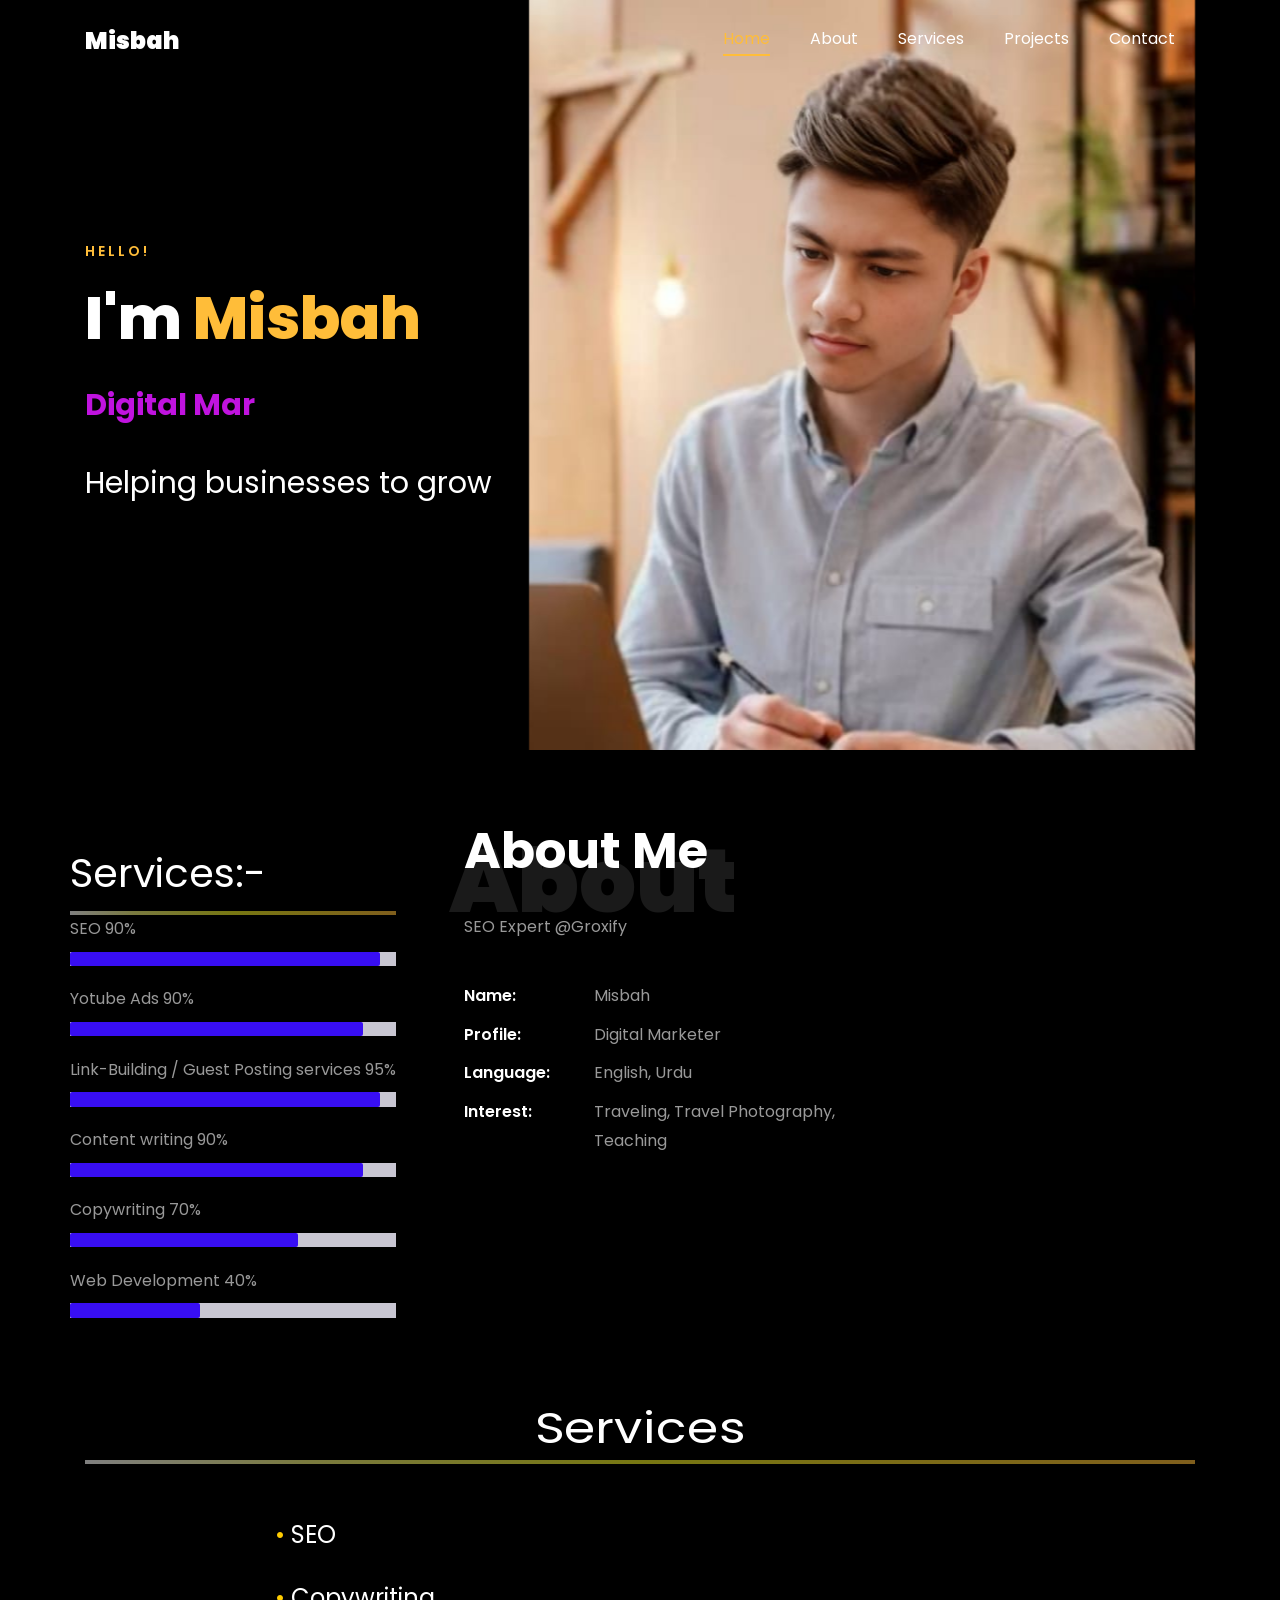
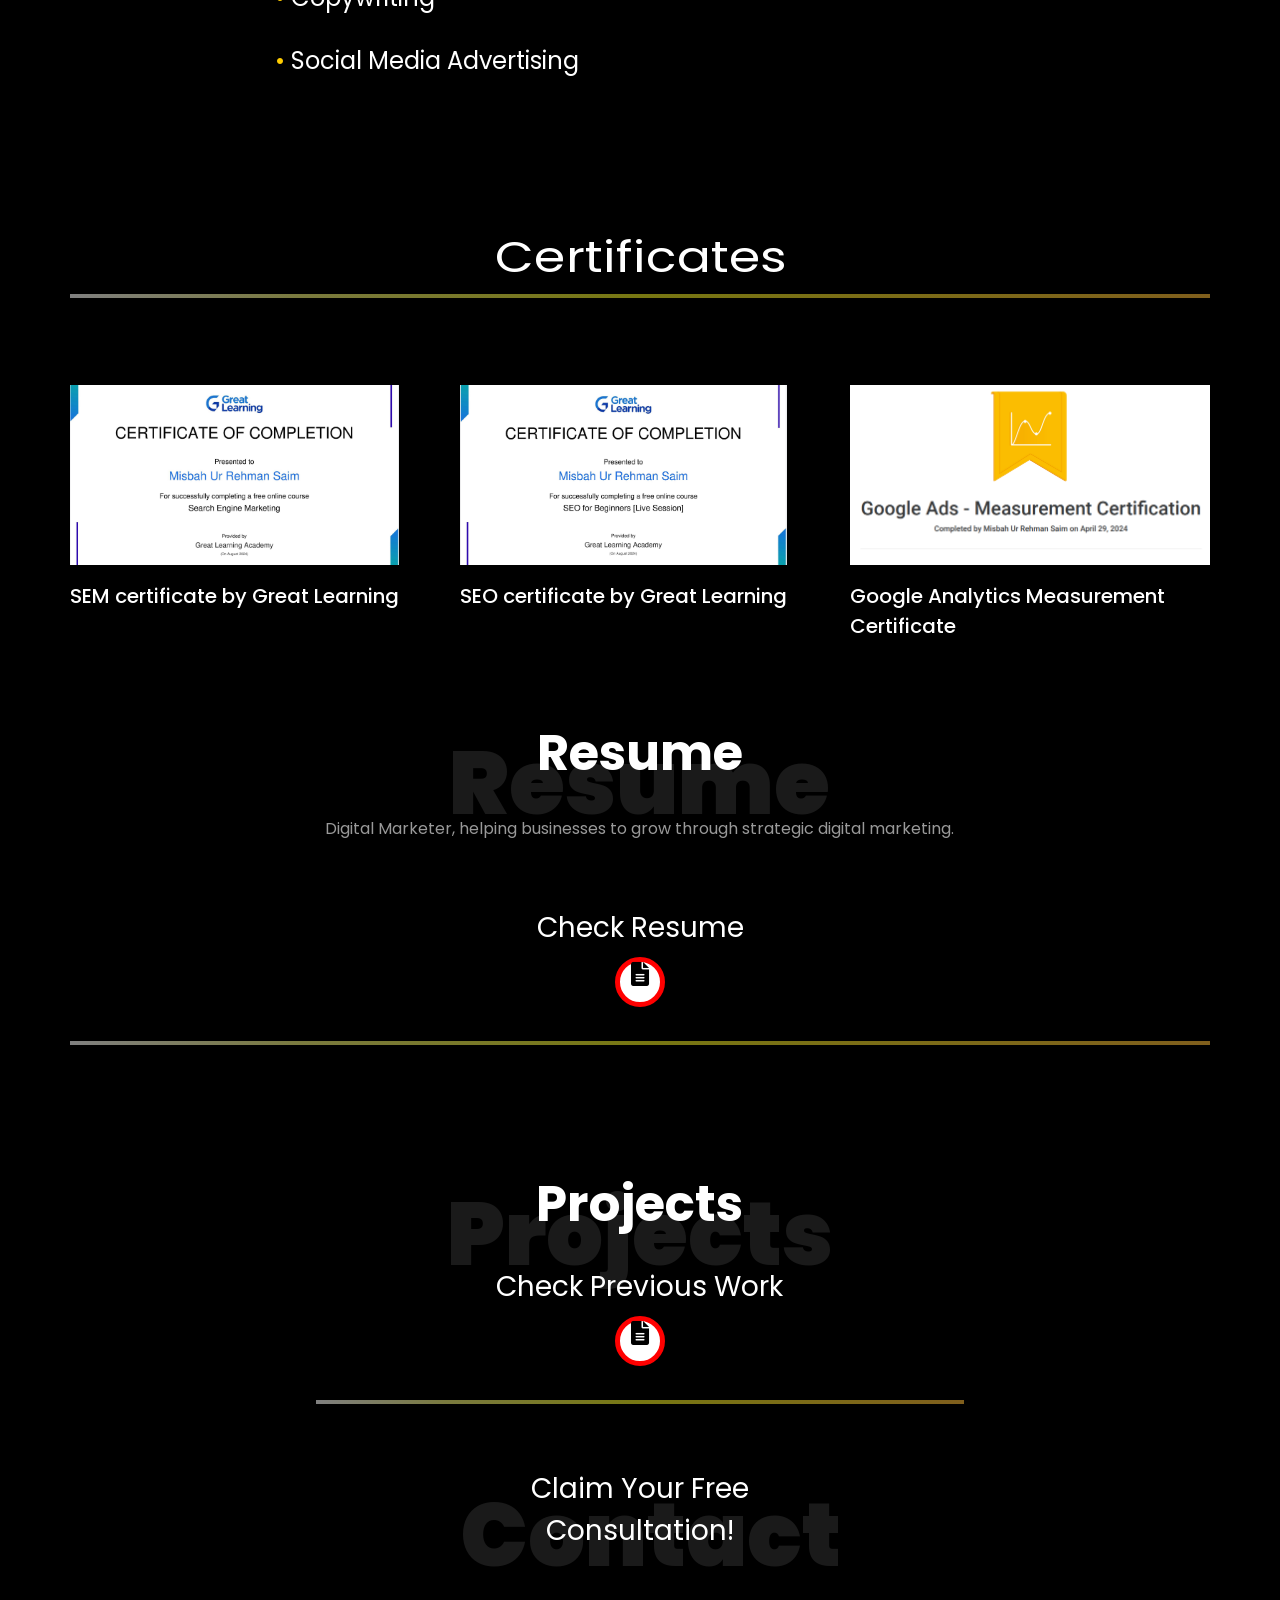
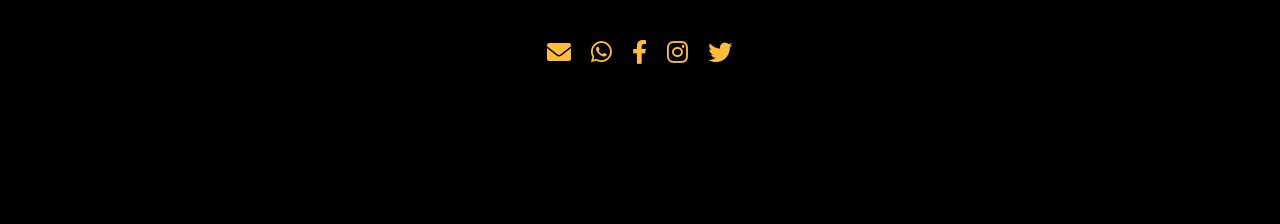
==== index.html @ 31737c69 "Update index.html" ====
<!DOCTYPE html>
<html lang="en">
  <head>
    <title>Misbah Portfolio</title>
    <meta charset="utf-8">
    <meta name="viewport" content="width=device-width, initial-scale=1, shrink-to-fit=no">
    <link href="https://fonts.googleapis.com/css?family=Poppins:100,200,300,400,500,600,700,800,900" rel="stylesheet">
    <link rel="stylesheet" href="css/open-iconic-bootstrap.min.css">
    <link rel="stylesheet" href="css/animate.css">
    <link rel="stylesheet" href="css/owl.carousel.min.css">
    <link rel="stylesheet" href="css/owl.theme.default.min.css">
    <link rel="stylesheet" href="css/magnific-popup.css">
    <link rel="stylesheet" href="css/aos.css">
    <link rel="stylesheet" href="css/ionicons.min.css">
    <link rel="stylesheet" href="css/flaticon.css">
    <link rel="stylesheet" href="css/icomoon.css">
    <link rel="stylesheet" href="css/style.css">
<meta name="viewport" content="width=device-width, initial-scale=1.0">

<style>
	

/*======================================
//--//-->   ABOUT
======================================*/

.about-mf .box-shadow-full {
  padding-top: 4rem;
  padding-bottom: 4rem;
}

.about-mf .about-img {
  margin-bottom: 2rem;
}

.about-mf .about-img img {
  margin-left: 8px;
}


.skill-mf .progress {
  /* background-color: #cde1f8; */
  margin: .5rem 0 1.2rem 0;
  border-radius: 0;
  height: .9rem;
  background-color: #c8c6d2;

}

.skill-mf .progress .progress-bar {
  height: .9rem;
  background-color: #380ef3;

}


/* Animation styles */
#typing-animation {
  position: relative;
  font-size: 30px;
  font-weight: bold;
  color: rgb(192, 19, 223);
  overflow: hidden;
  white-space: nowrap;
  animation: typing 0.0001ms steps(20, end) infinite;
}

#typing-animation:before {
  content: "";
  /* position: absolute; */
  top: 0;
  left: 0;
  width: 0;
  height: 100%;
  background-color: #eef3e7;
  animation: typing-cursor 0.5s ease-in-out infinite;
}

@keyframes typing {
  from {
    width: 0;
  }
  to {
    width: 100%;
  }
}

@keyframes typing-cursor {
  from {
    width: 5px;
  }
  to {
    width: 0;
  }
}


/* project image zoom effect */

.zoom-effect {
  overflow: hidden;
  transition: transform 0.1s ease-out;
}

.zoom-effect:hover {
  transform: scale(1.1);
}
.ftco-section {
  padding: 4em 0;
}


.resume-link {
    display: inline-block;
    text-decoration: none;
}

.resume-icon {
    display: inline-block;
    font-size: 24px; /* Adjust size as needed */
    width: 50px; /* Adjust size as needed */
    height: 50px; /* Adjust size as needed */
    line-height: 48px; /* Center icon vertically */
    border-radius: 50%; /* Make the icon circular */
    border: 5px solid red; /* Red boundary */
    text-align: center; /* Center icon horizontally */
    color: black; /* Icon color */
    background-color: white; /* Icon background color */
}




.notification {
    position: fixed;
    top: 0;
    left: 0;
    width: 100%;
    background-color: #333;
    color: #fff;
    padding: 15px;
    text-align: center;
    z-index: 1000;
    display: none; /* Hidden by default */
}

.notification-content {
    display: flex;
    justify-content: space-between;
    align-items: center;
    max-width: 1200px;
    margin: 0 auto;
}

.close-btn {
    background: none;
    border: none;
    color: #fff;
    font-size: 24px;
    cursor: pointer;
}





</style>
<link rel="stylesheet" href="https://cdnjs.cloudflare.com/ajax/libs/font-awesome/6.0.0-beta3/css/all.min.css">



<meta name="google-site-verification" content="QxksI4qnMQGKQzUHyrQnpiJ9TZokTy-yNWTVPxN8fHA" />

  </head>
	
  <body data-spy="scroll" data-target=".site-navbar-target" data-offset="300">
	  
	  
    <nav class="navbar navbar-expand-lg navbar-dark ftco_navbar ftco-navbar-light site-navbar-target" id="ftco-navbar">
	    <div class="container">
	      <a class="navbar-brand" href="index.html">Misbah</a>
	      <button class="navbar-toggler js-fh5co-nav-toggle fh5co-nav-toggle" type="button" data-toggle="collapse" data-target="#ftco-nav" aria-controls="ftco-nav" aria-expanded="false" aria-label="Toggle navigation">
	        <span class="oi oi-menu"></span> Menu
	      </button>

	      <div class="collapse navbar-collapse" id="ftco-nav">
	        <ul class="navbar-nav nav ml-auto">
	          <li class="nav-item"><a href="#home-section" class="nav-link"><span>Home</span></a></li>
	          <li class="nav-item"><a href="#about-section" class="nav-link"><span>About</span></a></li>
		<li class="nav-item"><a href="#services-section" class="nav-link"><span>Services</span></a></li>

<!-- 	          <li class="nav-item"><a href="#resume-section" class="nav-link"><span>Resume</span></a></li>  -->
	          <li class="nav-item"><a href="#project-section" class="nav-link"><span>Projects</span></a></li> 
<!--                   <li class="nav-item"><a href="#testimonial-section" class="nav-link"><span>Testimonials</span></a></li> -->
		  <li class="nav-item"><a href="#contact-section" class="nav-link"><span>Contact</span></a></li>

	        </ul>
	      </div>
	    </div>
	  </nav>
	  <section id="home-section" class="hero">
		  <div class="home-slider  owl-carousel">
	       <div class="slider-item ">
	      	<div class="overlay"></div>
	         <div class="container">
	          <div class="row d-md-flex no-gutters slider-text align-items-end justify-content-end" data-scrollax-parent="true">
	          	<div class="one-third js-fullheight order-md-last img" style="background-image:url(images/01.png.jpg);">
	          	 <div class="overlay"></div>
	          	</div>
		          <div class="one-forth d-flex  align-items-center ftco-animate" data-scrollax=" properties: { translateY: '70%' }">
		          	<div class="text">
		          		<span class="subheading">Hello!</span>
			            <h1 class="mb-4 mt-3">I'm <span>Misbah</span></h1>

						<!-- Element to contain animated typing -->
						<span id="typing-animation"></span>

						<script>

						// Initialize the typing animation
						const typingAnimationElement = document.getElementById('typing-animation');

						// Create an array of typing text
						const typingTexts = [
						'Digital Marketer  ',
					        'Freelancer   ',
						'SEO Expert  ',	
						'CopyWriting  ',
						];

						// Create a function to display the typing animation for a given text
						function playTypingAnimation(text) {
						// Loop through each character and add it to the element
						for (let i = 0; i < text.length; i++) {
							setTimeout(() => {
							typingAnimationElement.textContent += text[i];
							}, i * 200); // Increase the delay to slow down the typing animation
						}

						// Once the animation is complete, reset the text and start over
						setTimeout(() => {
							typingAnimationElement.textContent = '';
							playTypingAnimation(typingTexts[(typingTexts.indexOf(text) + 1) % typingTexts.length]);
						}, text.length * 200);
						}

						// Start the typing animation loop
						playTypingAnimation(typingTexts[0]);

						</script>

						<br>
						<br>
			            <h2>Helping businesses to grow</h2>                                      
<!-- 						<h2> with help of digital marketing.</h2> -->
						 
						
					
					    
		            </div>
		          </div>
	        	</div>
	        </div>
	      </div>
		</div>
    </section>



    <section class="ftco-about img ftco-section ftco-no-pb" id="about-section">
    	<div class="container">
			<div class="row">
				<div class="row d-flex align-items-stretch">
				<!-- <div class="row d-flex"> -->
					<div class="col-md-6 col-lg-5 d-flex">
						<div class="img-about img d-flex align-items-stretch">
							<div class="overlay">
								<div class="row">
									<div class="col-sm-6 col-md-5">
									  <div class="about-img">
										<img src="01.png.jpg" class="img-fluid rounded b-shadow-a" alt="">
									  </div>
									</div>
									<!-- Details next to profile image -->
									<div class="col-sm-6 col-md-7">
									  
									</div>
								  </div>

								<div class="skill-mf">
									<h1 class="big">Services:-</h1>
									<div class="underline"></div>
									<!-- <p class="title-s">Services</p> -->
									<span>SEO </span> <span class="pull-right">90%</span>
									<div class="progress">
										<div class="progress-bar" role="progressbar" style="width: 95%" aria-valuenow="90" aria-valuemin="0" 
											aria-valuemax="100"></div>
									</div>
								
									<span>Yotube Ads</span> <span class="pull-right">90%</span>
									<div class="progress">
										<div class="progress-bar" role="progressbar" style="width: 90%" aria-valuenow="90" aria-valuemin="0"
											aria-valuemax="100"></div>									
																		</div>

							
									<span>Link-Building / Guest Posting services</span> <span class="pull-right">95%</span>
									<div class="progress">
										<div class="progress-bar" role="progressbar" style="width: 95%" aria-valuenow="95" aria-valuemin="0" 
											aria-valuemax="100"></div>
									</div>
									<span> Content writing </span> <span class="pull-right">90%</span>
									<div class="progress">
										<div class="progress-bar" role="progressbar" style="width: 90%" aria-valuenow="90" aria-valuemin="0" 
											aria-valuemax="100"></div>
									</div>
										<span> Copywriting </span> <span class="pull-right">70%</span>
									<div class="progress">
										<div class="progress-bar" role="progressbar" style="width: 70%" aria-valuenow="70" aria-valuemin="0" 
											aria-valuemax="100"></div>
									</div>
									<span>Web Development</span> <span class="pull-right">40%</span>
									<div class="progress">
										<div class="progress-bar" role="progressbar" style="width: 40%" aria-valuenow="40" aria-valuemin="0" 
											aria-valuemax="100"></div>
									</div>
									
								</div>
							</div>
						</div>
					</div>
					
					<div class="col-md-6 col-lg-7 pl-lg-5 pb-5">
						<div class="row justify-content-start pb-3">
							<div class="col-md-12 heading-section ftco-animate">
								
								<h1 class="big">About</h1>
								<h2 class="mb-4">About Me</h2>
								<p>SEO Expert @Groxify  </p>  
								
								<ul class="about-info mt-4 px-md-0 px-2"> 
									<li class="d-flex"><span>Name:</span> <span> Misbah</span></li>
									<li class="d-flex"><span>Profile:</span> <span>Digital Marketer</span></li> 
									
									
									<li class="d-flex"><span>Language:</span> <span>English, Urdu</span></li>
									
						            <li class="d-flex"><span>Interest:</span> <span>Traveling, Travel Photography, Teaching</span></li>  
									
								</ul>
							</div>
						</div>
						</div>
					</div>
				</div>
			</div>
		</div>
    </section>
<section id="services-section" class="ftco-section" style="background-color: black; color: white; padding: 60px 0;">
    <div class="container">
        <div class="row justify-content-center">
            <div class="col-md-12 text-center">
                <h1 class="big-4">Services</h1>
                <div class="underline" style="margin: 0 auto;"></div>
            </div>
        </div>
        <br>
        <div class="row justify-content-center">
            <div class="col-md-8">
                <ul style="list-style-type: none; padding: 0; font-size: 1.5rem;">
                    <li style="margin: 20px 0; transition: transform 0.2s;">
                        <span style="color: #ffcc00;">•</span> SEO
                    </li>
                    <li style="margin: 20px 0; transition: transform 0.2s;">
                        <span style="color: #ffcc00;">•</span> Copywriting
                    </li>
			 <li style="margin: 20px 0; transition: transform 0.2s;">
                        <span style="color: #ffcc00;">•</span> Social Media Advertising
                    </li>
                   
                </ul>
            </div>
        </div>
    </div>
</section>


	
    <section class="ftco-section ftco-no-pb" id="resume-section"> 
    	<div class="container">
    		
	
		<div class="row">
			<h1 class="big-4">Certificates</h1>
			<div class="underline"></div>
		</div>
		<br>
		<br>
		<br>
		<div class="row d-flex">
          
	
		 <div class="row d-flex justify-content-center">  
			 
			<div class="col-md-4 d-flex ftco-animate"> 
			   <div class="blog-entry justify-content-end">
			   <a href class="block-20 zoom-effect" style="background-image:url('images/SEM certificate.PNG');">
			   </a>
			   <div class="text mt-3 float-right d-block">
 
				 <h3 class="heading">SEM certificate by Great Learning</a></h3>
				
			   </div>
			 </div>
		   </div>
			 <div class="col-md-4 d-flex ftco-animate"> 
			   <div class="blog-entry justify-content-end">
			   <a href class="block-20 zoom-effect" style="background-image:url('images/SEO certificate.PNG');">
			   </a>
			   <div class="text mt-3 float-right d-block">
 
				 <h3 class="heading">SEO certificate by Great Learning</a></h3>
				 
			   </div>
			 </div>
		   </div>
			
			 <div class="col-md-4 d-flex ftco-animate"> 
			   <div class="blog-entry justify-content-end">
			   <a href class="block-20 zoom-effect" style="background-image:url('images/c1.PNG');">
			   </a>
			   <div class="text mt-3 float-right d-block">
 
				 <h3 class="heading">Google Analytics Measurement Certificate</a></h3>
				
			   </div>
			 </div>
		   </div>
		</div>
	 </div>
		<br>	

		
	
		<div class="row justify-content-center pb-5">
          <div class="col-md-10 heading-section text-center ftco-animate">
          	<h1 class="big big-2">Resume</h1>
            <h2 class="mb-4">Resume</h2>
    		<p>Digital Marketer, helping businesses to grow through strategic digital marketing.</p>

		</div>
        </div>
<div class="row" style="display: flex; flex-direction: column; align-items: center; justify-content: center; text-align: center;">
    <h3>Check Resume</h3>
    <div class="popup-arrow">
        <li class="ftco-animate" style="list-style: none;">
            <a href="https://drive.google.com/file/d/1_Cd6S7nfBR3WsSvT0d43JFyqhKXfu0KK/view?usp=sharing" target="_blank" class="resume-link">
                <span class="fa fa-file-alt resume-icon"></span>
            </a>
        </li>
        <div class="arrow"></div>
    </div>
    <br>
    <div class="underline"></div>
</div>



 
		<br>
		<br>
        


        




    <section class="ftco-section" id="project-section">
      <div class="container">
        <div class="row justify-content-center mb-5 pb-5">
          <div class="col-md-7 heading-section text-center ftco-animate">
            <h1 class="big big-2">Projects</h1>
            <h2 class="mb-4">Projects</h2> 

			

            
			 


         <div class="row" style="display: flex; flex-direction: column; align-items: center; justify-content: center; text-align: center;">
    <h3>Check Previous Work</h3>
    <div class="popup-arrow">
        <li class="ftco-animate" style="list-style: none;">
            <a href="https://docs.google.com/document/d/1mVeMOZvHezLUvRHxHXMb88DjabBGtHopZ2ucUsYrv5Y/edit?usp=sharing" target="_blank" class="resume-link">
                <span class="fa fa-file-alt resume-icon"></span>
            </a>
        </li>
        <div class="arrow"></div>
    </div>
    <br>
    <div class="underline"></div>
</div>
  
		







 

<section class="ftco-section contact-section ftco-no-pb" id="contact-section">
  <div class="container">
    <div class="row justify-content-center mb-5 pb-3">
      <div class="col-md-7 heading-section text-center ftco-animate">
        <h1 class="big big-2">Contact</h1>
	
        <h3 class="mb-4">Claim Your Free Consultation!</h3>

      </div>
    </div>


	<div class="row justify-content-center">
  <div class="ftco-footer-social list-unstyled d-flex justify-content-center align-items-center mb-0">
    <a href="mailto:saim.letsconnectnow@gmail.com" target="_blank" class="icon-link">
      <i class="fas fa-envelope"></i>
    </a>
    <a href="https://wa.me/+923005181071" target="_blank" class="icon-link">
      <i class="fab fa-whatsapp"></i>
    </a>
    <a href="https://www.facebook.com/profile.php?id=61558856431925" target="_blank" class="icon-link">
      <i class="fab fa-facebook-f"></i>
    </a>
    <a href="https://www.instagram.com/misbah_ur_rehman_saim/" target="_blank" class="icon-link">
      <i class="fab fa-instagram"></i>
    </a>
    
    <a href="https://x.com/misbah0987654" target="_blank" class="icon-link">
      <i class="fab fa-twitter"></i>
    </a>
  </div>
</div>

<style>
  .icon-link {
    margin: 0 10px; /* Adjust the value (10px) to increase/decrease spacing */
  }

  .icon-link i {
    font-size: 24px; /* Adjust the icon size if needed */
  }

  .icon-link::before,
  .icon-link::after {
    content: none !important;
  }
</style>











  </div>
</section>

 
	
    


   
  <div id="ftco-loader" class="show fullscreen"><svg class="circular" width="48px" height="48px"><circle class="path-bg" cx="24" cy="24" r="22" fill="none" stroke-width="4" stroke="#eeeeee"/><circle class="path" cx="24" cy="24" r="22" fill="none" stroke-width="4" stroke-miterlimit="10" stroke="#F96D00"/></svg></div>


  <script src="js/jquery.min.js"></script>
  <script src="js/jquery-migrate-3.0.1.min.js"></script>
  <script src="js/popper.min.js"></script>
  <script src="js/bootstrap.min.js"></script>
  <script src="js/jquery.easing.1.3.js"></script>
  <script src="js/jquery.waypoints.min.js"></script>
  <script src="js/jquery.stellar.min.js"></script>
  <script src="js/owl.carousel.min.js"></script>
  <script src="js/jquery.magnific-popup.min.js"></script>
  <script src="js/aos.js"></script>
  <script src="js/jquery.animateNumber.min.js"></script>
  <script src="js/scrollax.min.js"></script> 
  
   <script src="js/main.js"></script>
    
  </body>
</html>
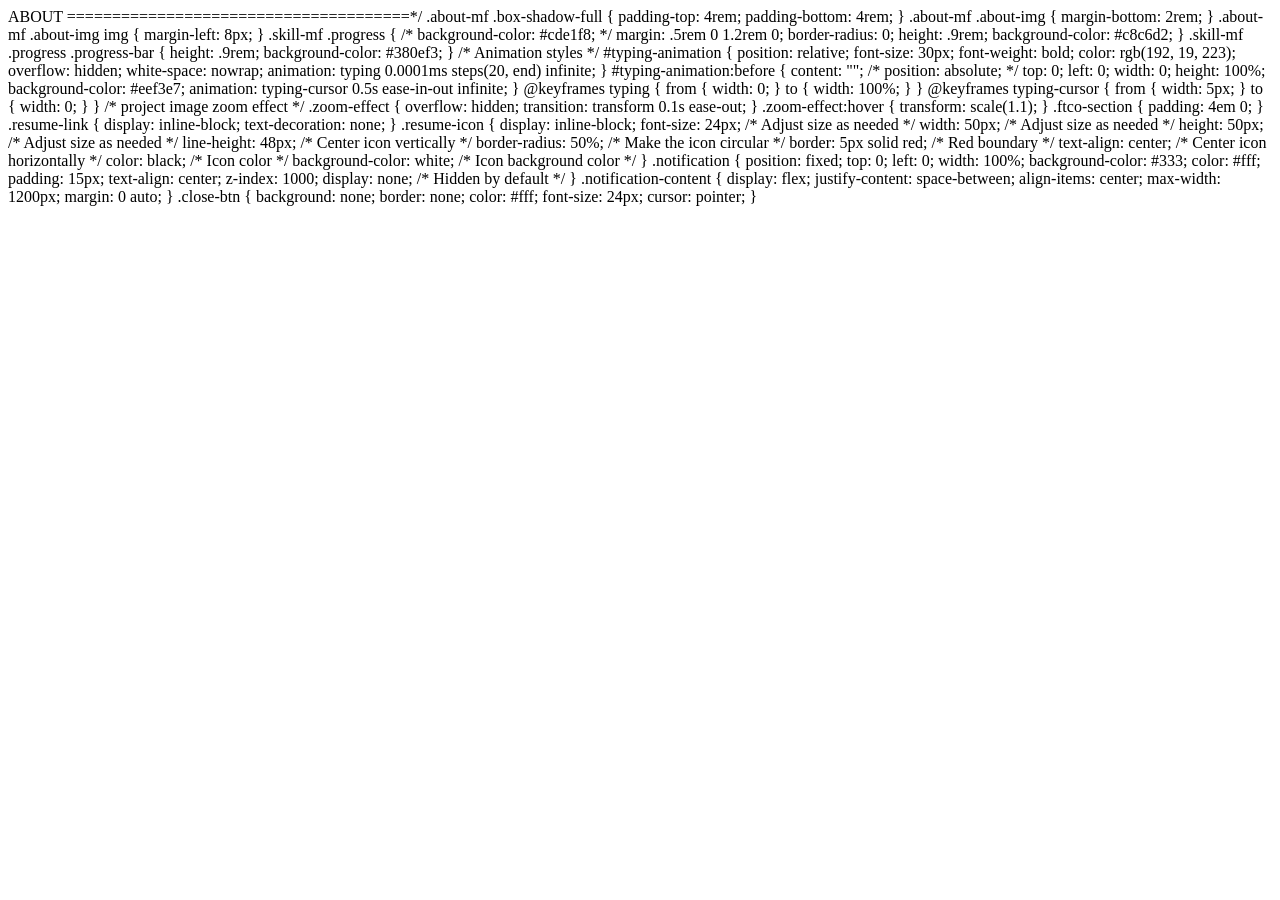
==== commit a6e0da19: "Update index.html" ====
--- a/index.html
+++ b/index.html
@@ -1,3 +1,4 @@
+<!--
 <!DOCTYPE html>
 <html lang="en">
   <head>
@@ -161,7 +162,7 @@
 }
 
 
-
+<!--
 
 
 </style>
@@ -190,9 +191,9 @@
 		<li class="nav-item"><a href="#services-section" class="nav-link"><span>Services</span></a></li>
 
 <!-- 	          <li class="nav-item"><a href="#resume-section" class="nav-link"><span>Resume</span></a></li>  -->
-	          <li class="nav-item"><a href="#project-section" class="nav-link"><span>Projects</span></a></li> 
+	<!--          <li class="nav-item"><a href="#project-section" class="nav-link"><span>Projects</span></a></li> 
 <!--                   <li class="nav-item"><a href="#testimonial-section" class="nav-link"><span>Testimonials</span></a></li> -->
-		  <li class="nav-item"><a href="#contact-section" class="nav-link"><span>Contact</span></a></li>
+		<!--  <li class="nav-item"><a href="#contact-section" class="nav-link"><span>Contact</span></a></li>
 
 	        </ul>
 	      </div>
@@ -213,7 +214,7 @@
 			            <h1 class="mb-4 mt-3">I'm <span>Misbah</span></h1>
 
 						<!-- Element to contain animated typing -->
-						<span id="typing-animation"></span>
+	<!--					<span id="typing-animation"></span>
 
 						<script>
 
@@ -256,7 +257,7 @@
 						 
 						
 					
-					    
+	<!--				    
 		            </div>
 		          </div>
 	        	</div>
@@ -272,7 +273,7 @@
 			<div class="row">
 				<div class="row d-flex align-items-stretch">
 				<!-- <div class="row d-flex"> -->
-					<div class="col-md-6 col-lg-5 d-flex">
+		<!--			<div class="col-md-6 col-lg-5 d-flex">
 						<div class="img-about img d-flex align-items-stretch">
 							<div class="overlay">
 								<div class="row">
@@ -282,7 +283,7 @@
 									  </div>
 									</div>
 									<!-- Details next to profile image -->
-									<div class="col-sm-6 col-md-7">
+		<!--							<div class="col-sm-6 col-md-7">
 									  
 									</div>
 								  </div>
@@ -291,7 +292,7 @@
 									<h1 class="big">Services:-</h1>
 									<div class="underline"></div>
 									<!-- <p class="title-s">Services</p> -->
-									<span>SEO </span> <span class="pull-right">90%</span>
+			<!--						<span>SEO </span> <span class="pull-right">90%</span>
 									<div class="progress">
 										<div class="progress-bar" role="progressbar" style="width: 95%" aria-valuenow="90" aria-valuemin="0" 
 											aria-valuemax="100"></div>
@@ -558,7 +559,7 @@
 
   .icon-link::before,
   .icon-link::after {
-    content: none !important;
+    content: none ! important;
   }
 </style>
 
@@ -601,4 +602,4 @@
     
   </body>
 </html>  
- 
+-->
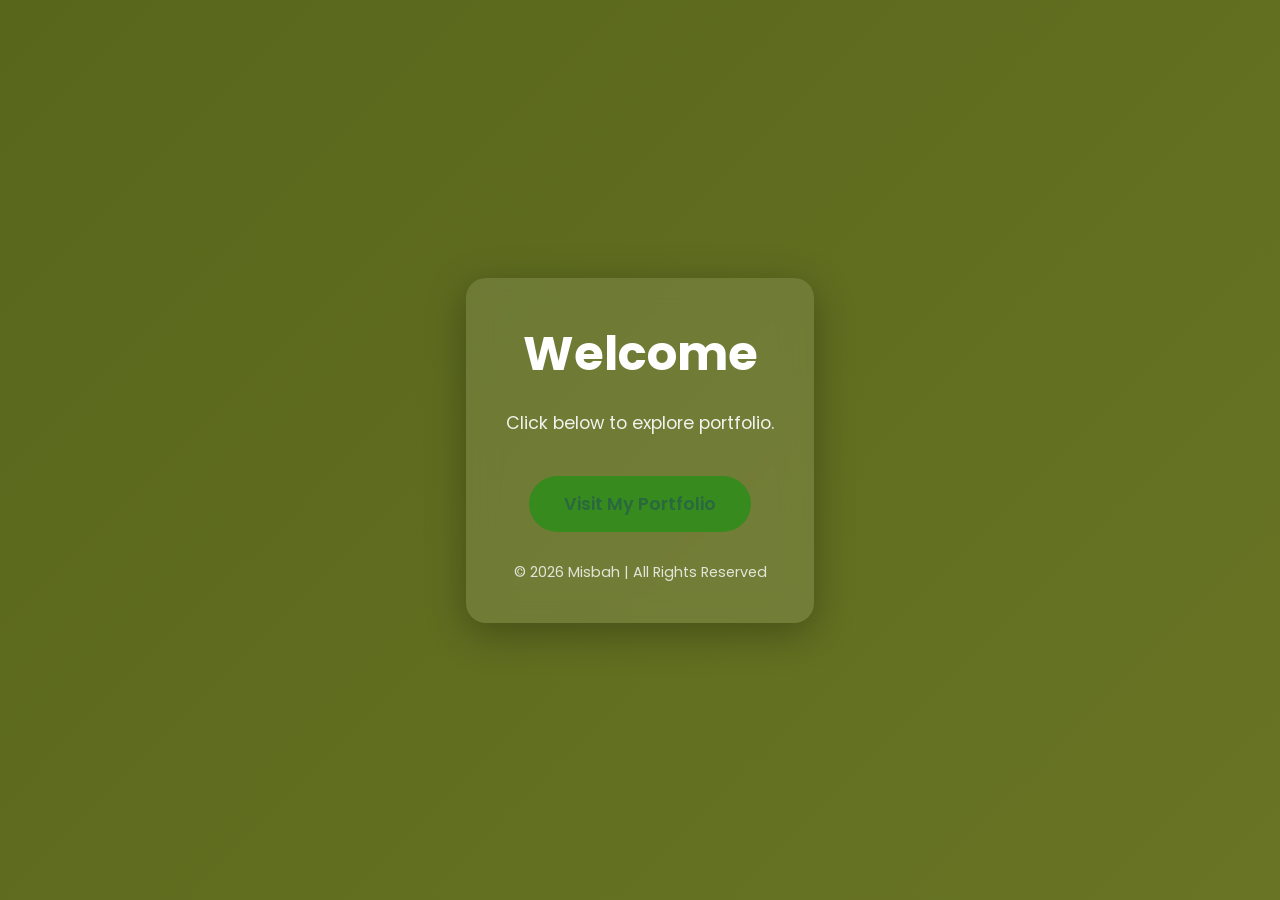
==== commit 84545fa3: "Add files via upload" ====
--- a/index.html
+++ b/index.html
@@ -1,605 +1,94 @@
-<!--
-<!DOCTYPE html>
-<html lang="en">
-  <head>
-    <title>Misbah Portfolio</title>
-    <meta charset="utf-8">
-    <meta name="viewport" content="width=device-width, initial-scale=1, shrink-to-fit=no">
-    <link href="https://fonts.googleapis.com/css?family=Poppins:100,200,300,400,500,600,700,800,900" rel="stylesheet">
-    <link rel="stylesheet" href="css/open-iconic-bootstrap.min.css">
-    <link rel="stylesheet" href="css/animate.css">
-    <link rel="stylesheet" href="css/owl.carousel.min.css">
-    <link rel="stylesheet" href="css/owl.theme.default.min.css">
-    <link rel="stylesheet" href="css/magnific-popup.css">
-    <link rel="stylesheet" href="css/aos.css">
-    <link rel="stylesheet" href="css/ionicons.min.css">
-    <link rel="stylesheet" href="css/flaticon.css">
-    <link rel="stylesheet" href="css/icomoon.css">
-    <link rel="stylesheet" href="css/style.css">
-<meta name="viewport" content="width=device-width, initial-scale=1.0">
-
-<style>
-	
-
-/*======================================
-//--//-->   ABOUT
-======================================*/
-
-.about-mf .box-shadow-full {
-  padding-top: 4rem;
-  padding-bottom: 4rem;
-}
-
-.about-mf .about-img {
-  margin-bottom: 2rem;
-}
-
-.about-mf .about-img img {
-  margin-left: 8px;
-}
-
-
-.skill-mf .progress {
-  /* background-color: #cde1f8; */
-  margin: .5rem 0 1.2rem 0;
-  border-radius: 0;
-  height: .9rem;
-  background-color: #c8c6d2;
-
-}
-
-.skill-mf .progress .progress-bar {
-  height: .9rem;
-  background-color: #380ef3;
-
-}
-
-
-/* Animation styles */
-#typing-animation {
-  position: relative;
-  font-size: 30px;
-  font-weight: bold;
-  color: rgb(192, 19, 223);
-  overflow: hidden;
-  white-space: nowrap;
-  animation: typing 0.0001ms steps(20, end) infinite;
-}
-
-#typing-animation:before {
-  content: "";
-  /* position: absolute; */
-  top: 0;
-  left: 0;
-  width: 0;
-  height: 100%;
-  background-color: #eef3e7;
-  animation: typing-cursor 0.5s ease-in-out infinite;
-}
-
-@keyframes typing {
-  from {
-    width: 0;
-  }
-  to {
-    width: 100%;
-  }
-}
-
-@keyframes typing-cursor {
-  from {
-    width: 5px;
-  }
-  to {
-    width: 0;
-  }
-}
-
-
-/* project image zoom effect */
-
-.zoom-effect {
-  overflow: hidden;
-  transition: transform 0.1s ease-out;
-}
-
-.zoom-effect:hover {
-  transform: scale(1.1);
-}
-.ftco-section {
-  padding: 4em 0;
-}
-
-
-.resume-link {
-    display: inline-block;
-    text-decoration: none;
-}
-
-.resume-icon {
-    display: inline-block;
-    font-size: 24px; /* Adjust size as needed */
-    width: 50px; /* Adjust size as needed */
-    height: 50px; /* Adjust size as needed */
-    line-height: 48px; /* Center icon vertically */
-    border-radius: 50%; /* Make the icon circular */
-    border: 5px solid red; /* Red boundary */
-    text-align: center; /* Center icon horizontally */
-    color: black; /* Icon color */
-    background-color: white; /* Icon background color */
-}
-
-
-
-
-.notification {
-    position: fixed;
-    top: 0;
-    left: 0;
-    width: 100%;
-    background-color: #333;
-    color: #fff;
-    padding: 15px;
-    text-align: center;
-    z-index: 1000;
-    display: none; /* Hidden by default */
-}
-
-.notification-content {
-    display: flex;
-    justify-content: space-between;
-    align-items: center;
-    max-width: 1200px;
-    margin: 0 auto;
-}
-
-.close-btn {
-    background: none;
-    border: none;
-    color: #fff;
-    font-size: 24px;
-    cursor: pointer;
-}
-
-
-<!--
-
-
-</style>
-<link rel="stylesheet" href="https://cdnjs.cloudflare.com/ajax/libs/font-awesome/6.0.0-beta3/css/all.min.css">
-
-
-
-<meta name="google-site-verification" content="QxksI4qnMQGKQzUHyrQnpiJ9TZokTy-yNWTVPxN8fHA" />
-
-  </head>
-	
-  <body data-spy="scroll" data-target=".site-navbar-target" data-offset="300">
-	  
-	  
-    <nav class="navbar navbar-expand-lg navbar-dark ftco_navbar ftco-navbar-light site-navbar-target" id="ftco-navbar">
-	    <div class="container">
-	      <a class="navbar-brand" href="index.html">Misbah</a>
-	      <button class="navbar-toggler js-fh5co-nav-toggle fh5co-nav-toggle" type="button" data-toggle="collapse" data-target="#ftco-nav" aria-controls="ftco-nav" aria-expanded="false" aria-label="Toggle navigation">
-	        <span class="oi oi-menu"></span> Menu
-	      </button>
-
-	      <div class="collapse navbar-collapse" id="ftco-nav">
-	        <ul class="navbar-nav nav ml-auto">
-	          <li class="nav-item"><a href="#home-section" class="nav-link"><span>Home</span></a></li>
-	          <li class="nav-item"><a href="#about-section" class="nav-link"><span>About</span></a></li>
-		<li class="nav-item"><a href="#services-section" class="nav-link"><span>Services</span></a></li>
-
-<!-- 	          <li class="nav-item"><a href="#resume-section" class="nav-link"><span>Resume</span></a></li>  -->
-	<!--          <li class="nav-item"><a href="#project-section" class="nav-link"><span>Projects</span></a></li> 
-<!--                   <li class="nav-item"><a href="#testimonial-section" class="nav-link"><span>Testimonials</span></a></li> -->
-		<!--  <li class="nav-item"><a href="#contact-section" class="nav-link"><span>Contact</span></a></li>
-
-	        </ul>
-	      </div>
-	    </div>
-	  </nav>
-	  <section id="home-section" class="hero">
-		  <div class="home-slider  owl-carousel">
-	       <div class="slider-item ">
-	      	<div class="overlay"></div>
-	         <div class="container">
-	          <div class="row d-md-flex no-gutters slider-text align-items-end justify-content-end" data-scrollax-parent="true">
-	          	<div class="one-third js-fullheight order-md-last img" style="background-image:url(images/01.png.jpg);">
-	          	 <div class="overlay"></div>
-	          	</div>
-		          <div class="one-forth d-flex  align-items-center ftco-animate" data-scrollax=" properties: { translateY: '70%' }">
-		          	<div class="text">
-		          		<span class="subheading">Hello!</span>
-			            <h1 class="mb-4 mt-3">I'm <span>Misbah</span></h1>
-
-						<!-- Element to contain animated typing -->
-	<!--					<span id="typing-animation"></span>
-
-						<script>
-
-						// Initialize the typing animation
-						const typingAnimationElement = document.getElementById('typing-animation');
-
-						// Create an array of typing text
-						const typingTexts = [
-						'Digital Marketer  ',
-					        'Freelancer   ',
-						'SEO Expert  ',	
-						'CopyWriting  ',
-						];
-
-						// Create a function to display the typing animation for a given text
-						function playTypingAnimation(text) {
-						// Loop through each character and add it to the element
-						for (let i = 0; i < text.length; i++) {
-							setTimeout(() => {
-							typingAnimationElement.textContent += text[i];
-							}, i * 200); // Increase the delay to slow down the typing animation
-						}
-
-						// Once the animation is complete, reset the text and start over
-						setTimeout(() => {
-							typingAnimationElement.textContent = '';
-							playTypingAnimation(typingTexts[(typingTexts.indexOf(text) + 1) % typingTexts.length]);
-						}, text.length * 200);
-						}
-
-						// Start the typing animation loop
-						playTypingAnimation(typingTexts[0]);
-
-						</script>
-
-						<br>
-						<br>
-			            <h2>Helping businesses to grow</h2>                                      
-<!-- 						<h2> with help of digital marketing.</h2> -->
-						 
-						
-					
-	<!--				    
-		            </div>
-		          </div>
-	        	</div>
-	        </div>
-	      </div>
-		</div>
-    </section>
-
-
-
-    <section class="ftco-about img ftco-section ftco-no-pb" id="about-section">
-    	<div class="container">
-			<div class="row">
-				<div class="row d-flex align-items-stretch">
-				<!-- <div class="row d-flex"> -->
-		<!--			<div class="col-md-6 col-lg-5 d-flex">
-						<div class="img-about img d-flex align-items-stretch">
-							<div class="overlay">
-								<div class="row">
-									<div class="col-sm-6 col-md-5">
-									  <div class="about-img">
-										<img src="01.png.jpg" class="img-fluid rounded b-shadow-a" alt="">
-									  </div>
-									</div>
-									<!-- Details next to profile image -->
-		<!--							<div class="col-sm-6 col-md-7">
-									  
-									</div>
-								  </div>
-
-								<div class="skill-mf">
-									<h1 class="big">Services:-</h1>
-									<div class="underline"></div>
-									<!-- <p class="title-s">Services</p> -->
-			<!--						<span>SEO </span> <span class="pull-right">90%</span>
-									<div class="progress">
-										<div class="progress-bar" role="progressbar" style="width: 95%" aria-valuenow="90" aria-valuemin="0" 
-											aria-valuemax="100"></div>
-									</div>
-								
-									<span>Yotube Ads</span> <span class="pull-right">90%</span>
-									<div class="progress">
-										<div class="progress-bar" role="progressbar" style="width: 90%" aria-valuenow="90" aria-valuemin="0"
-											aria-valuemax="100"></div>									
-																		</div>
-
-							
-									<span>Link-Building / Guest Posting services</span> <span class="pull-right">95%</span>
-									<div class="progress">
-										<div class="progress-bar" role="progressbar" style="width: 95%" aria-valuenow="95" aria-valuemin="0" 
-											aria-valuemax="100"></div>
-									</div>
-									<span> Content writing </span> <span class="pull-right">90%</span>
-									<div class="progress">
-										<div class="progress-bar" role="progressbar" style="width: 90%" aria-valuenow="90" aria-valuemin="0" 
-											aria-valuemax="100"></div>
-									</div>
-										<span> Copywriting </span> <span class="pull-right">70%</span>
-									<div class="progress">
-										<div class="progress-bar" role="progressbar" style="width: 70%" aria-valuenow="70" aria-valuemin="0" 
-											aria-valuemax="100"></div>
-									</div>
-									<span>Web Development</span> <span class="pull-right">40%</span>
-									<div class="progress">
-										<div class="progress-bar" role="progressbar" style="width: 40%" aria-valuenow="40" aria-valuemin="0" 
-											aria-valuemax="100"></div>
-									</div>
-									
-								</div>
-							</div>
-						</div>
-					</div>
-					
-					<div class="col-md-6 col-lg-7 pl-lg-5 pb-5">
-						<div class="row justify-content-start pb-3">
-							<div class="col-md-12 heading-section ftco-animate">
-								
-								<h1 class="big">About</h1>
-								<h2 class="mb-4">About Me</h2>
-								<p>SEO Expert @Groxify  </p>  
-								
-								<ul class="about-info mt-4 px-md-0 px-2"> 
-									<li class="d-flex"><span>Name:</span> <span> Misbah</span></li>
-									<li class="d-flex"><span>Profile:</span> <span>Digital Marketer</span></li> 
-									
-									
-									<li class="d-flex"><span>Language:</span> <span>English, Urdu</span></li>
-									
-						            <li class="d-flex"><span>Interest:</span> <span>Traveling, Travel Photography, Teaching</span></li>  
-									
-								</ul>
-							</div>
-						</div>
-						</div>
-					</div>
-				</div>
-			</div>
-		</div>
-    </section>
-<section id="services-section" class="ftco-section" style="background-color: black; color: white; padding: 60px 0;">
-    <div class="container">
-        <div class="row justify-content-center">
-            <div class="col-md-12 text-center">
-                <h1 class="big-4">Services</h1>
-                <div class="underline" style="margin: 0 auto;"></div>
-            </div>
-        </div>
-        <br>
-        <div class="row justify-content-center">
-            <div class="col-md-8">
-                <ul style="list-style-type: none; padding: 0; font-size: 1.5rem;">
-                    <li style="margin: 20px 0; transition: transform 0.2s;">
-                        <span style="color: #ffcc00;">•</span> SEO
-                    </li>
-                    <li style="margin: 20px 0; transition: transform 0.2s;">
-                        <span style="color: #ffcc00;">•</span> Copywriting
-                    </li>
-			 <li style="margin: 20px 0; transition: transform 0.2s;">
-                        <span style="color: #ffcc00;">•</span> Social Media Advertising
-                    </li>
-                   
-                </ul>
-            </div>
-        </div>
-    </div>
-</section>
-
-
-	
-    <section class="ftco-section ftco-no-pb" id="resume-section"> 
-    	<div class="container">
-    		
-	
-		<div class="row">
-			<h1 class="big-4">Certificates</h1>
-			<div class="underline"></div>
-		</div>
-		<br>
-		<br>
-		<br>
-		<div class="row d-flex">
-          
-	
-		 <div class="row d-flex justify-content-center">  
-			 
-			<div class="col-md-4 d-flex ftco-animate"> 
-			   <div class="blog-entry justify-content-end">
-			   <a href class="block-20 zoom-effect" style="background-image:url('images/SEM certificate.PNG');">
-			   </a>
-			   <div class="text mt-3 float-right d-block">
- 
-				 <h3 class="heading">SEM certificate by Great Learning</a></h3>
-				
-			   </div>
-			 </div>
-		   </div>
-			 <div class="col-md-4 d-flex ftco-animate"> 
-			   <div class="blog-entry justify-content-end">
-			   <a href class="block-20 zoom-effect" style="background-image:url('images/SEO certificate.PNG');">
-			   </a>
-			   <div class="text mt-3 float-right d-block">
- 
-				 <h3 class="heading">SEO certificate by Great Learning</a></h3>
-				 
-			   </div>
-			 </div>
-		   </div>
-			
-			 <div class="col-md-4 d-flex ftco-animate"> 
-			   <div class="blog-entry justify-content-end">
-			   <a href class="block-20 zoom-effect" style="background-image:url('images/c1.PNG');">
-			   </a>
-			   <div class="text mt-3 float-right d-block">
- 
-				 <h3 class="heading">Google Analytics Measurement Certificate</a></h3>
-				
-			   </div>
-			 </div>
-		   </div>
-		</div>
-	 </div>
-		<br>	
-
-		
-	
-		<div class="row justify-content-center pb-5">
-          <div class="col-md-10 heading-section text-center ftco-animate">
-          	<h1 class="big big-2">Resume</h1>
-            <h2 class="mb-4">Resume</h2>
-    		<p>Digital Marketer, helping businesses to grow through strategic digital marketing.</p>
-
-		</div>
-        </div>
-<div class="row" style="display: flex; flex-direction: column; align-items: center; justify-content: center; text-align: center;">
-    <h3>Check Resume</h3>
-    <div class="popup-arrow">
-        <li class="ftco-animate" style="list-style: none;">
-            <a href="https://drive.google.com/file/d/1_Cd6S7nfBR3WsSvT0d43JFyqhKXfu0KK/view?usp=sharing" target="_blank" class="resume-link">
-                <span class="fa fa-file-alt resume-icon"></span>
-            </a>
-        </li>
-        <div class="arrow"></div>
-    </div>
-    <br>
-    <div class="underline"></div>
-</div>
-
-
-
- 
-		<br>
-		<br>
-        
-
-
-        
-
-
-
-
-    <section class="ftco-section" id="project-section">
-      <div class="container">
-        <div class="row justify-content-center mb-5 pb-5">
-          <div class="col-md-7 heading-section text-center ftco-animate">
-            <h1 class="big big-2">Projects</h1>
-            <h2 class="mb-4">Projects</h2> 
-
-			
-
-            
-			 
-
-
-         <div class="row" style="display: flex; flex-direction: column; align-items: center; justify-content: center; text-align: center;">
-    <h3>Check Previous Work</h3>
-    <div class="popup-arrow">
-        <li class="ftco-animate" style="list-style: none;">
-            <a href="https://docs.google.com/document/d/1mVeMOZvHezLUvRHxHXMb88DjabBGtHopZ2ucUsYrv5Y/edit?usp=sharing" target="_blank" class="resume-link">
-                <span class="fa fa-file-alt resume-icon"></span>
-            </a>
-        </li>
-        <div class="arrow"></div>
-    </div>
-    <br>
-    <div class="underline"></div>
-</div>
-  
-		
-
-
-
-
-
-
-
- 
-
-<section class="ftco-section contact-section ftco-no-pb" id="contact-section">
-  <div class="container">
-    <div class="row justify-content-center mb-5 pb-3">
-      <div class="col-md-7 heading-section text-center ftco-animate">
-        <h1 class="big big-2">Contact</h1>
-	
-        <h3 class="mb-4">Claim Your Free Consultation!</h3>
-
-      </div>
-    </div>
-
-
-	<div class="row justify-content-center">
-  <div class="ftco-footer-social list-unstyled d-flex justify-content-center align-items-center mb-0">
-    <a href="mailto:saim.letsconnectnow@gmail.com" target="_blank" class="icon-link">
-      <i class="fas fa-envelope"></i>
-    </a>
-    <a href="https://wa.me/+923005181071" target="_blank" class="icon-link">
-      <i class="fab fa-whatsapp"></i>
-    </a>
-    <a href="https://www.facebook.com/profile.php?id=61558856431925" target="_blank" class="icon-link">
-      <i class="fab fa-facebook-f"></i>
-    </a>
-    <a href="https://www.instagram.com/misbah_ur_rehman_saim/" target="_blank" class="icon-link">
-      <i class="fab fa-instagram"></i>
-    </a>
-    
-    <a href="https://x.com/misbah0987654" target="_blank" class="icon-link">
-      <i class="fab fa-twitter"></i>
-    </a>
-  </div>
-</div>
-
-<style>
-  .icon-link {
-    margin: 0 10px; /* Adjust the value (10px) to increase/decrease spacing */
-  }
-
-  .icon-link i {
-    font-size: 24px; /* Adjust the icon size if needed */
-  }
-
-  .icon-link::before,
-  .icon-link::after {
-    content: none ! important;
-  }
-</style>
-
-
-
-
-
-
-
-
-
-
-
-  </div>
-</section>
-
- 
-	
-    
-
-
-   
-  <div id="ftco-loader" class="show fullscreen"><svg class="circular" width="48px" height="48px"><circle class="path-bg" cx="24" cy="24" r="22" fill="none" stroke-width="4" stroke="#eeeeee"/><circle class="path" cx="24" cy="24" r="22" fill="none" stroke-width="4" stroke-miterlimit="10" stroke="#F96D00"/></svg></div>
-
-
-  <script src="js/jquery.min.js"></script>
-  <script src="js/jquery-migrate-3.0.1.min.js"></script>
-  <script src="js/popper.min.js"></script>
-  <script src="js/bootstrap.min.js"></script>
-  <script src="js/jquery.easing.1.3.js"></script>
-  <script src="js/jquery.waypoints.min.js"></script>
-  <script src="js/jquery.stellar.min.js"></script>
-  <script src="js/owl.carousel.min.js"></script>
-  <script src="js/jquery.magnific-popup.min.js"></script>
-  <script src="js/aos.js"></script>
-  <script src="js/jquery.animateNumber.min.js"></script>
-  <script src="js/scrollax.min.js"></script> 
-  
-   <script src="js/main.js"></script>
-    
-  </body>
-</html>  
--->
+<!DOCTYPE html>
+<html lang="en">
+<head>
+  <meta charset="UTF-8">
+  <title>Welcome | Misbah</title>
+  <meta name="viewport" content="width=device-width, initial-scale=1.0">
+
+  <!-- Google Font -->
+  <link href="https://fonts.googleapis.com/css2?family=Poppins:wght@400;600;700&display=swap" rel="stylesheet">
+
+  <style>
+    * {
+      margin: 0;
+      padding: 0;
+      box-sizing: border-box;
+      font-family: 'Poppins', sans-serif;
+    }
+
+    body {
+      height: 100vh;
+      display: flex;
+      justify-content: center;
+      align-items: center;
+      background: linear-gradient(135deg, #58661c, #697524);
+      color: white;
+      text-align: center;
+    }
+
+    .container {
+      max-width: 600px;
+      padding: 40px;
+      background: rgba(250, 250, 250, 0.1);
+      border-radius: 20px;
+      backdrop-filter: blur(15px);
+      box-shadow: 0 10px 40px rgba(0,0,0,0.3);
+    }
+
+    h1 {
+      font-size: 3rem;
+      margin-bottom: 20px;
+      font-weight: 700;
+    }
+
+    p {
+      font-size: 1.1rem;
+      margin-bottom: 40px;
+      opacity: 0.9;
+    }
+
+    .btn {
+      padding: 15px 35px;
+      font-size: 1.1rem;
+      font-weight: 600;
+      border: none;
+      border-radius: 50px;
+      cursor: pointer;
+      background: rgb(55, 139, 30);
+      color: #2a683f;
+      transition: all 0.3s ease;
+      text-decoration: none;
+      display: inline-block;
+    }
+
+    .btn:hover {
+      transform: translateY(-4px);
+      box-shadow: 0 10px 25px rgba(0,0,0,0.2);
+      background: #f2f2f2;
+    }
+
+    footer {
+      margin-top: 30px;
+      font-size: 0.9rem;
+      opacity: 0.8;
+    }
+  </style>
+</head>
+
+<body>
+
+  <div class="container">
+    <h1>Welcome</h1>
+    <p>Click below to explore portfolio.</p>
+
+    <a href="https://misbahurrehmanportfolio.lovable.app/" class="btn">
+      Visit My Portfolio
+    </a>
+
+    <footer>
+      © 2026 Misbah | All Rights Reserved
+    </footer>
+  </div>
+
+</body>
+</html>
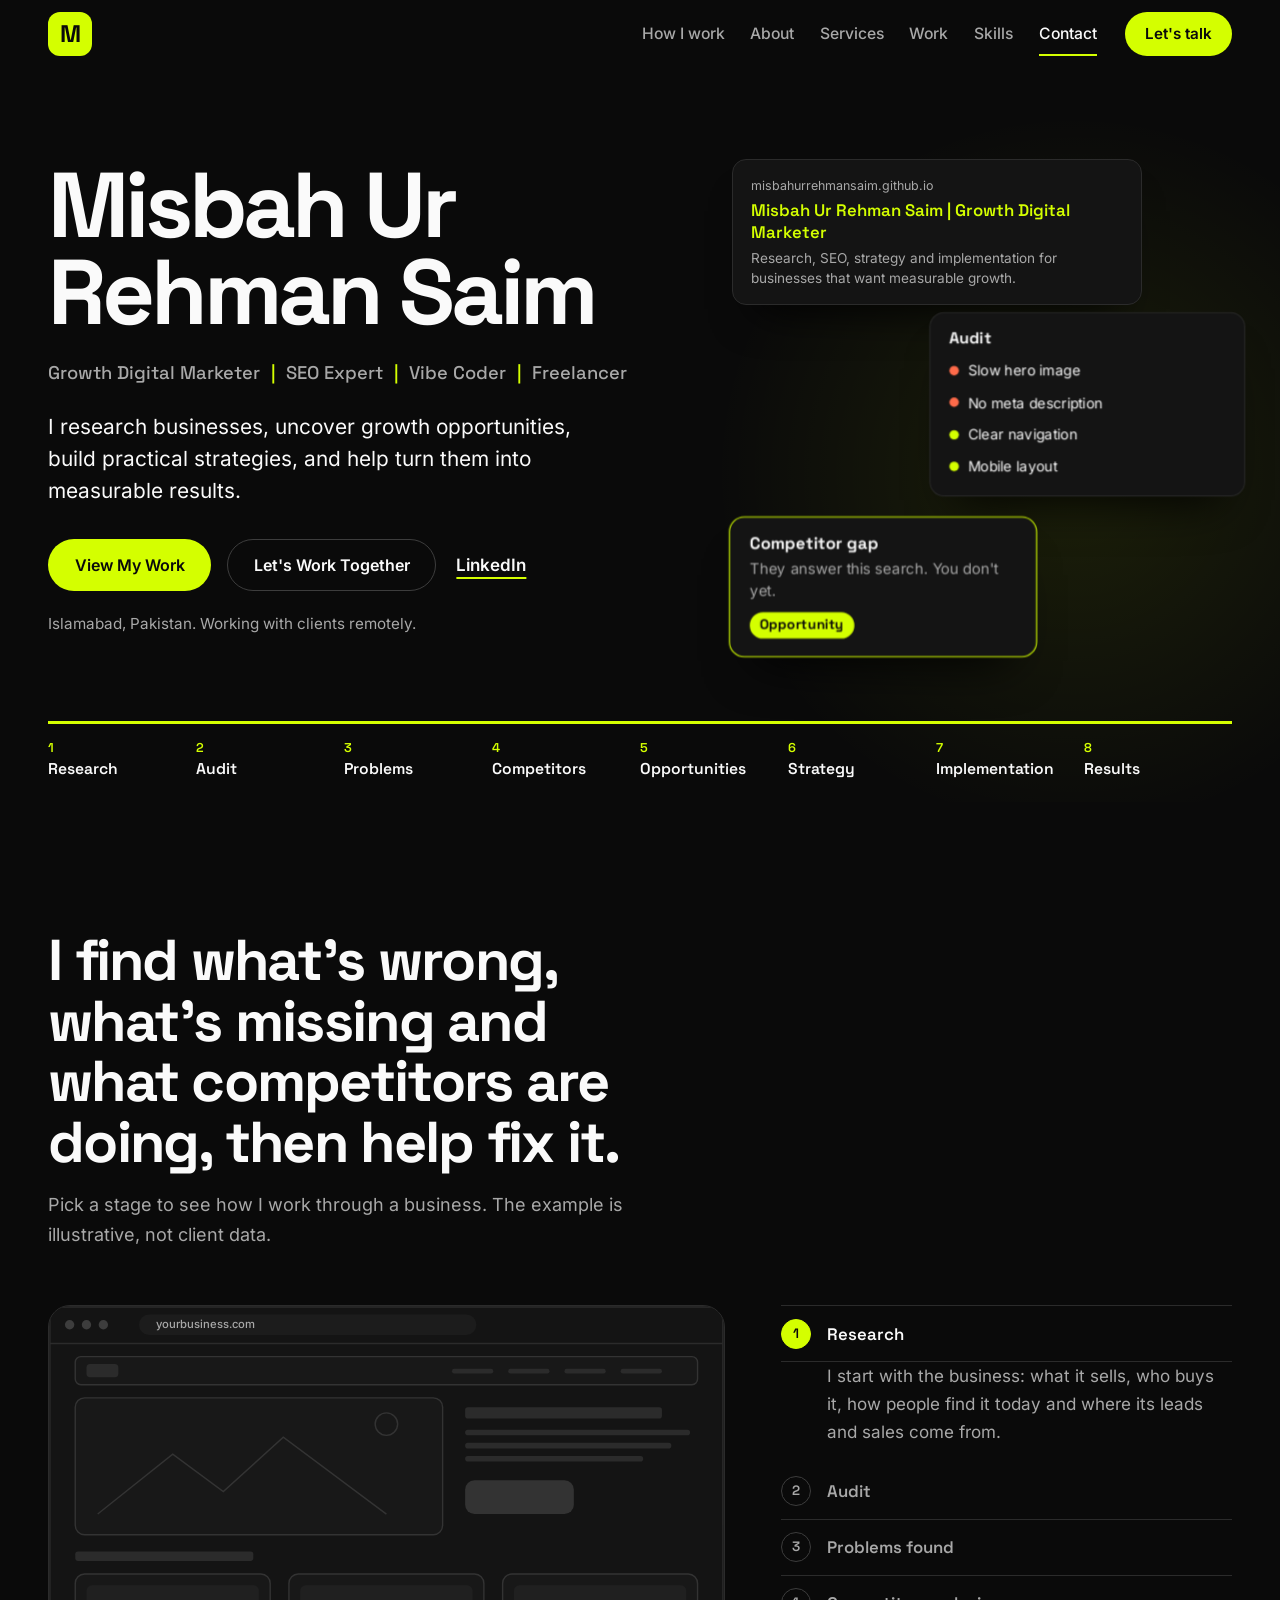
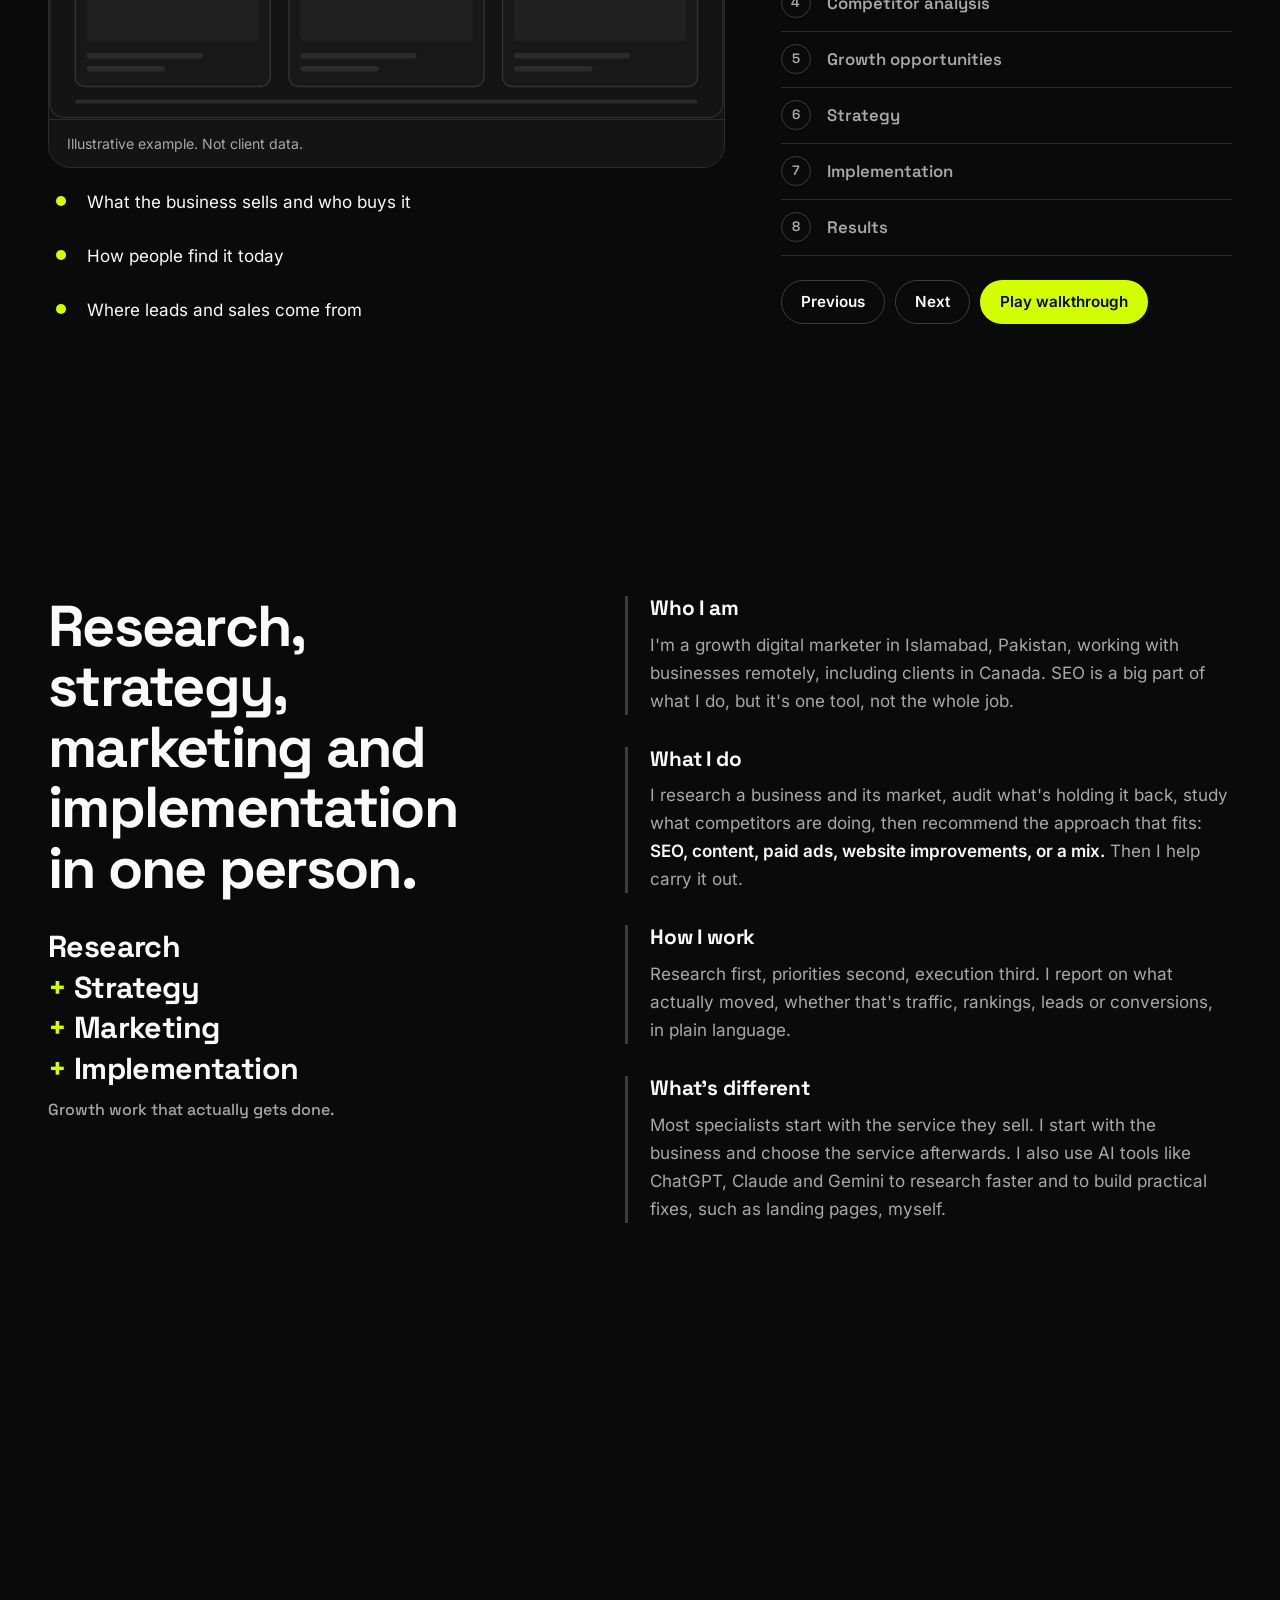
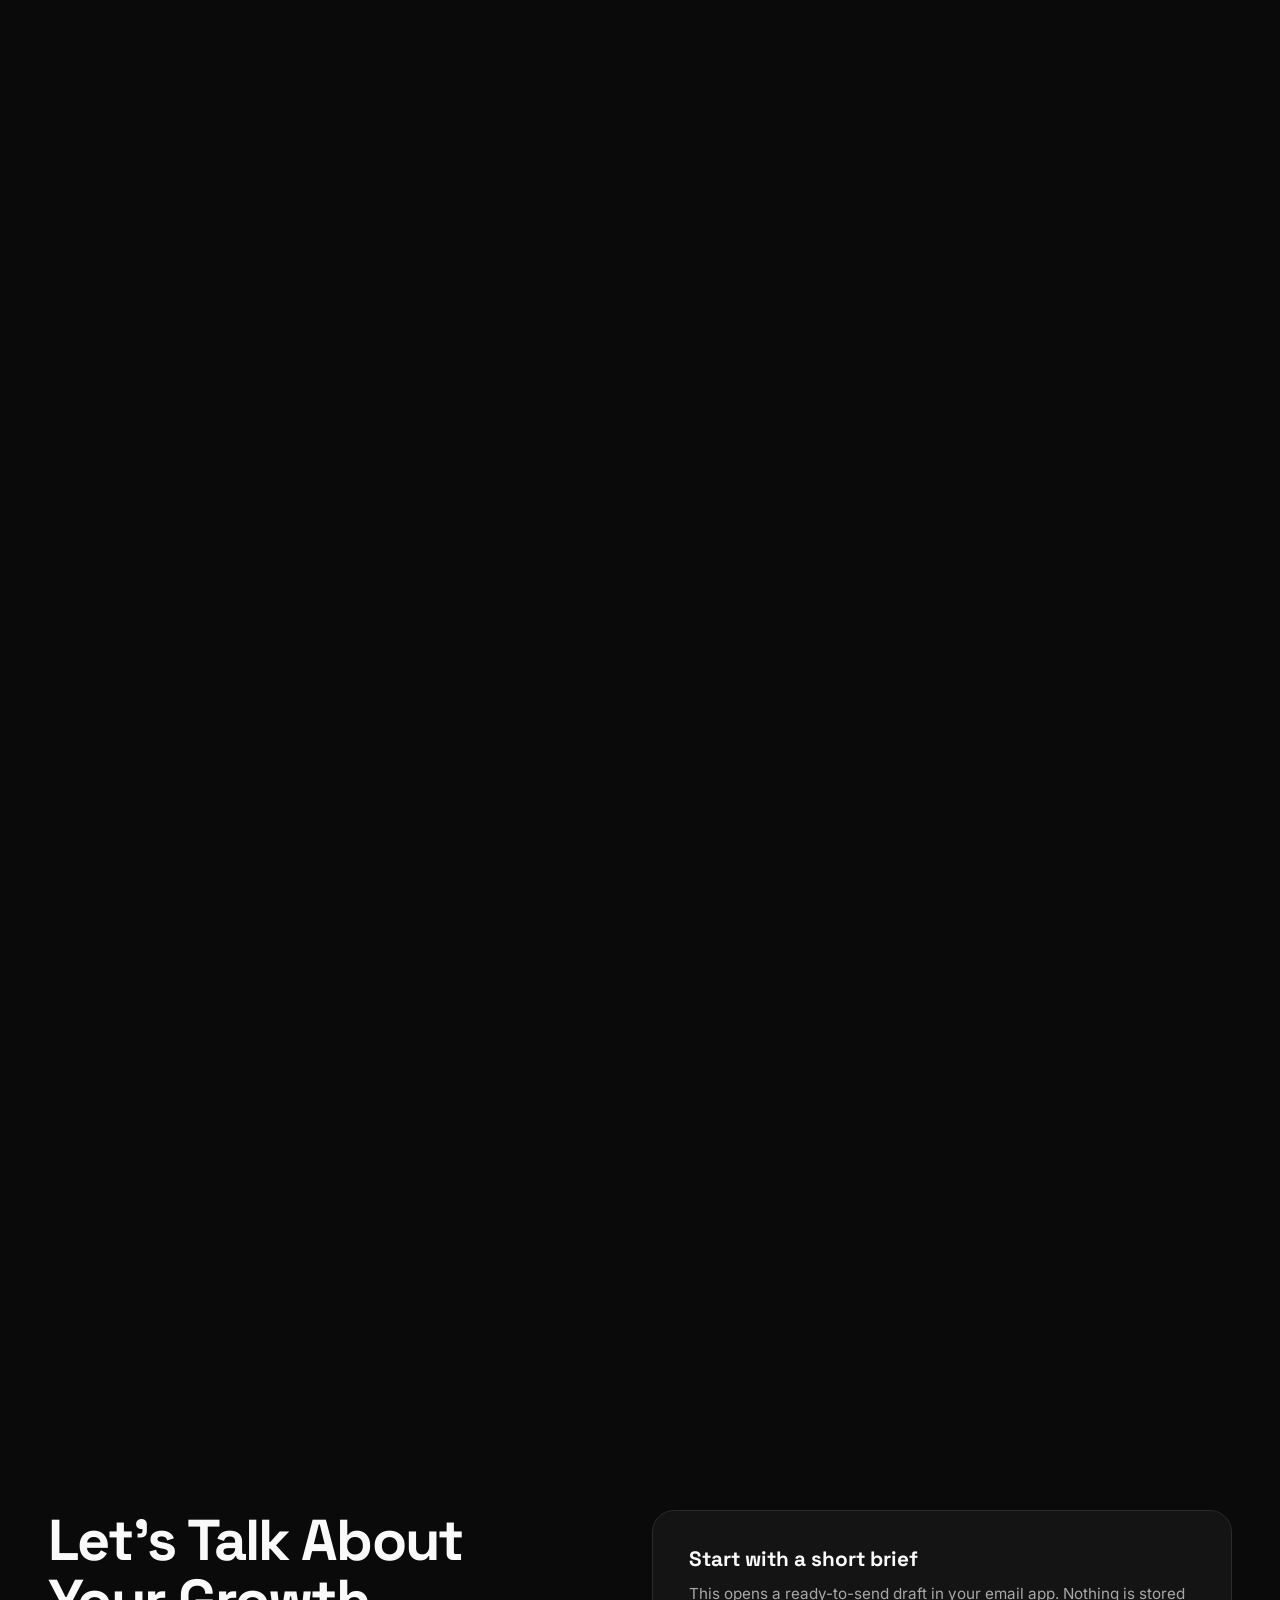
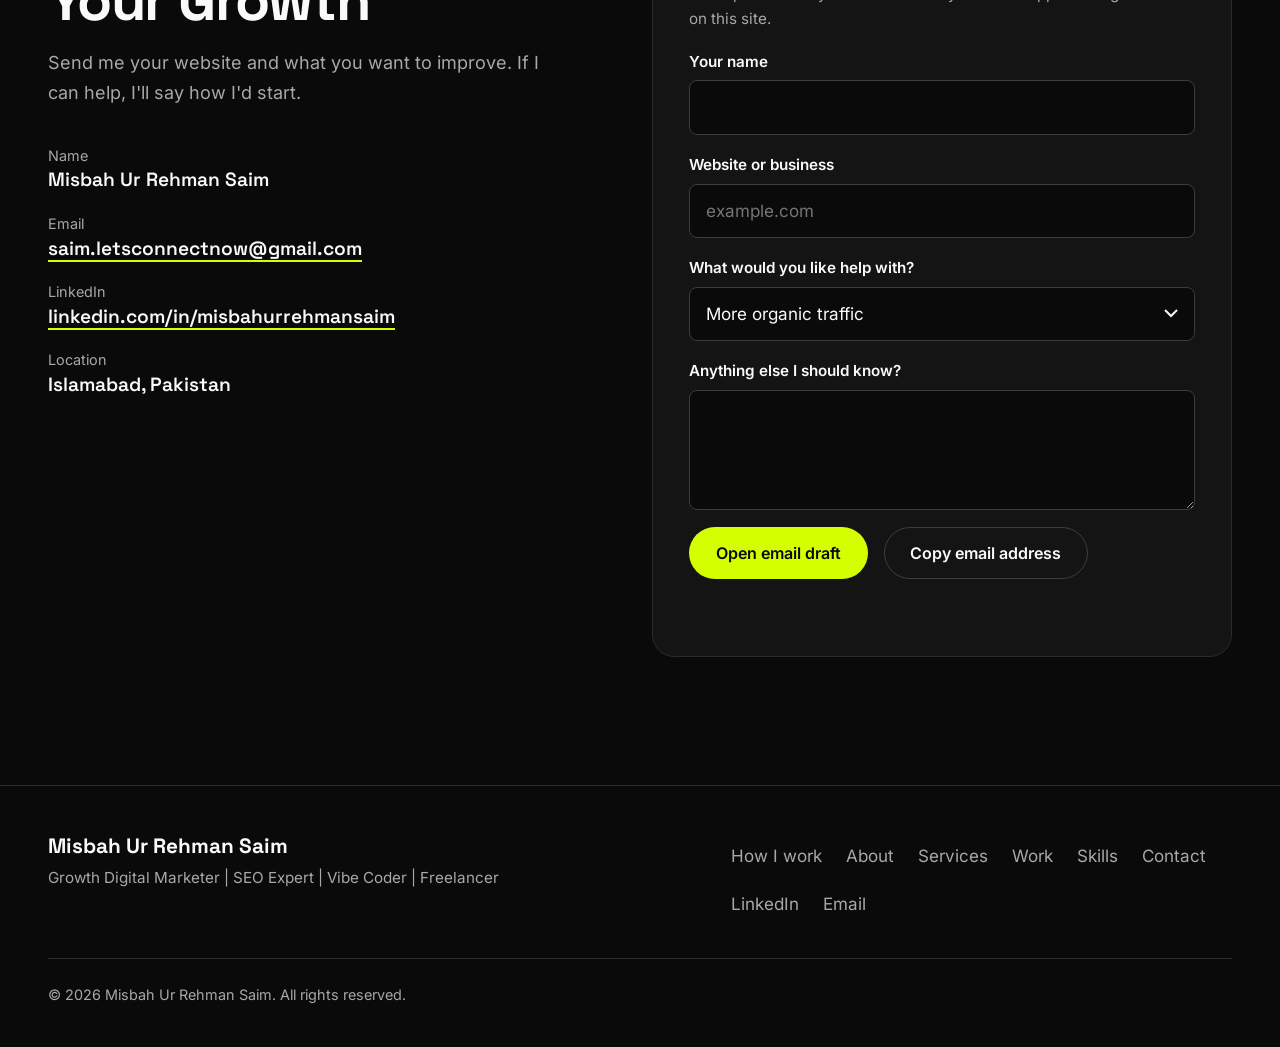
==== commit b564959e: "Add files via upload" ====
--- a/index.html
+++ b/index.html
@@ -1,94 +1,832 @@
-<!DOCTYPE html>
-<html lang="en">
-<head>
-  <meta charset="UTF-8">
-  <title>Welcome | Misbah</title>
-  <meta name="viewport" content="width=device-width, initial-scale=1.0">
-
-  <!-- Google Font -->
-  <link href="https://fonts.googleapis.com/css2?family=Poppins:wght@400;600;700&display=swap" rel="stylesheet">
-
-  <style>
-    * {
-      margin: 0;
-      padding: 0;
-      box-sizing: border-box;
-      font-family: 'Poppins', sans-serif;
-    }
-
-    body {
-      height: 100vh;
-      display: flex;
-      justify-content: center;
-      align-items: center;
-      background: linear-gradient(135deg, #58661c, #697524);
-      color: white;
-      text-align: center;
-    }
-
-    .container {
-      max-width: 600px;
-      padding: 40px;
-      background: rgba(250, 250, 250, 0.1);
-      border-radius: 20px;
-      backdrop-filter: blur(15px);
-      box-shadow: 0 10px 40px rgba(0,0,0,0.3);
-    }
-
-    h1 {
-      font-size: 3rem;
-      margin-bottom: 20px;
-      font-weight: 700;
-    }
-
-    p {
-      font-size: 1.1rem;
-      margin-bottom: 40px;
-      opacity: 0.9;
-    }
-
-    .btn {
-      padding: 15px 35px;
-      font-size: 1.1rem;
-      font-weight: 600;
-      border: none;
-      border-radius: 50px;
-      cursor: pointer;
-      background: rgb(55, 139, 30);
-      color: #2a683f;
-      transition: all 0.3s ease;
-      text-decoration: none;
-      display: inline-block;
-    }
-
-    .btn:hover {
-      transform: translateY(-4px);
-      box-shadow: 0 10px 25px rgba(0,0,0,0.2);
-      background: #f2f2f2;
-    }
-
-    footer {
-      margin-top: 30px;
-      font-size: 0.9rem;
-      opacity: 0.8;
-    }
-  </style>
-</head>
-
-<body>
-
-  <div class="container">
-    <h1>Welcome</h1>
-    <p>Click below to explore portfolio.</p>
-
-    <a href="https://misbahurrehmanportfolio.lovable.app/" class="btn">
-      Visit My Portfolio
-    </a>
-
-    <footer>
-      © 2026 Misbah | All Rights Reserved
-    </footer>
-  </div>
-
-</body>
-</html>+<!doctype html>
+<html lang="en" class="no-js">
+<head>
+<meta charset="utf-8">
+<meta name="viewport" content="width=device-width, initial-scale=1">
+<title>Misbah Ur Rehman Saim | Growth Digital Marketer &amp; SEO Expert</title>
+<meta name="description" content="Growth Digital Marketer and SEO expert in Islamabad, Pakistan. I research businesses, find growth opportunities, build strategy and help implement it.">
+<link rel="canonical" href="https://misbahurrehmansaim.github.io/">
+<meta name="robots" content="index, follow, max-image-preview:large">
+<meta name="author" content="Misbah Ur Rehman Saim">
+<meta name="theme-color" content="#0a0a0a">
+<meta name="color-scheme" content="dark">
+
+<meta property="og:type" content="website">
+<meta property="og:site_name" content="Misbah Ur Rehman Saim">
+<meta property="og:title" content="Misbah Ur Rehman Saim | Growth Digital Marketer &amp; SEO Expert">
+<meta property="og:description" content="I research businesses, uncover growth opportunities, build practical strategies, and help turn them into measurable results.">
+<meta property="og:url" content="https://misbahurrehmansaim.github.io/">
+<meta property="og:image" content="https://misbahurrehmansaim.github.io/assets/og-image.png">
+<meta property="og:image:width" content="1200">
+<meta property="og:image:height" content="630">
+<meta property="og:image:alt" content="Misbah Ur Rehman Saim, Growth Digital Marketer, SEO Expert, Vibe Coder and Freelancer">
+<meta property="og:locale" content="en_US">
+<meta name="twitter:card" content="summary_large_image">
+<meta name="twitter:title" content="Misbah Ur Rehman Saim | Growth Digital Marketer &amp; SEO Expert">
+<meta name="twitter:description" content="I research businesses, uncover growth opportunities, build practical strategies, and help turn them into measurable results.">
+<meta name="twitter:image" content="https://misbahurrehmansaim.github.io/assets/og-image.png">
+
+<link rel="icon" href="assets/favicon.svg" type="image/svg+xml">
+<link rel="apple-touch-icon" href="assets/apple-touch-icon.png">
+<link rel="manifest" href="site.webmanifest">
+
+<!-- Only the two fonts used above the fold are preloaded -->
+<link rel="preload" href="assets/fonts/space-grotesk-latin-wght-normal.woff2" as="font" type="font/woff2" crossorigin>
+<link rel="preload" href="assets/fonts/inter-latin-wght-normal.woff2" as="font" type="font/woff2" crossorigin>
+<link rel="stylesheet" href="css/main.css">
+<script>document.documentElement.className = 'js';</script>
+
+<script type="application/ld+json">
+{
+  "@context": "https://schema.org",
+  "@graph": [
+    {
+      "@type": "WebSite",
+      "@id": "https://misbahurrehmansaim.github.io/#website",
+      "url": "https://misbahurrehmansaim.github.io/",
+      "name": "Misbah Ur Rehman Saim",
+      "inLanguage": "en",
+      "publisher": { "@id": "https://misbahurrehmansaim.github.io/#person" }
+    },
+    {
+      "@type": "ProfilePage",
+      "@id": "https://misbahurrehmansaim.github.io/#webpage",
+      "url": "https://misbahurrehmansaim.github.io/",
+      "name": "Misbah Ur Rehman Saim | Growth Digital Marketer & SEO Expert",
+      "isPartOf": { "@id": "https://misbahurrehmansaim.github.io/#website" },
+      "about": { "@id": "https://misbahurrehmansaim.github.io/#person" },
+      "mainEntity": { "@id": "https://misbahurrehmansaim.github.io/#person" },
+      "dateModified": "2026-10-05"
+    },
+    {
+      "@type": "Person",
+      "@id": "https://misbahurrehmansaim.github.io/#person",
+      "name": "Misbah Ur Rehman Saim",
+      "alternateName": "Misbah Ur Rehman",
+      "jobTitle": "Growth Digital Marketer",
+      "description": "Growth Digital Marketer, SEO expert and freelancer based in Islamabad, Pakistan. Combines research, strategy, digital marketing and AI-assisted implementation.",
+      "url": "https://misbahurrehmansaim.github.io/",
+      "sameAs": ["https://www.linkedin.com/in/misbahurrehmansaim/"],
+      "address": { "@type": "PostalAddress", "addressLocality": "Islamabad", "addressCountry": "PK" },
+      "worksFor": { "@type": "Organization", "name": "EnDevSols (Pvt.) Ltd." },
+      "knowsAbout": [
+        "Search engine optimization", "Digital marketing", "Competitor research", "Market research",
+        "Content strategy", "Lead generation", "E-commerce SEO", "Local SEO", "AI-assisted web development"
+      ]
+    }
+  ]
+}
+</script>
+</head>
+
+<body>
+<a class="skip" href="#main">Skip to content</a>
+
+<!-- ============================== HEADER ============================== -->
+<header class="hdr" id="hdr">
+  <div class="wrap hdr__in">
+    <a class="logo" href="#top" aria-label="Misbah Ur Rehman Saim, back to top">M</a>
+
+    <button class="menu-btn" type="button" aria-expanded="false" aria-controls="nav" aria-label="Open menu">
+      <span></span><span></span><span></span>
+    </button>
+
+    <nav class="nav" id="nav" aria-label="Primary">
+      <ul class="nav__list">
+        <li><a class="nav__link" href="#approach">How I work</a></li>
+        <li><a class="nav__link" href="#about">About</a></li>
+        <li><a class="nav__link" href="#services">Services</a></li>
+        <li><a class="nav__link" href="#work">Work</a></li>
+        <li><a class="nav__link" href="#skills">Skills</a></li>
+        <li><a class="nav__link" href="#contact">Contact</a></li>
+      </ul>
+      <div class="nav__cta"><a class="btn btn--primary btn--sm" href="#contact">Let's talk</a></div>
+    </nav>
+  </div>
+</header>
+
+<main id="main">
+
+<!-- ============================== HERO ============================== -->
+<section class="hero" id="top" aria-labelledby="hero-title">
+  <div class="hero__glow" aria-hidden="true"></div>
+  <div class="hero__floor" aria-hidden="true"></div>
+
+  <div class="wrap">
+    <div class="hero__grid">
+      <div class="hero__copy">
+        <h1 class="hero__title" id="hero-title">
+          <span class="hero__name">Misbah Ur Rehman Saim</span>
+          <span class="hero__role"><span class="nb">Growth Digital Marketer</span> <span class="bar">|</span> <span class="nb">SEO Expert</span> <span class="bar">|</span> <span class="nb">Vibe Coder</span> <span class="bar">|</span> <span class="nb">Freelancer</span></span>
+        </h1>
+        <p class="hero__lead">I research businesses, uncover growth opportunities, build practical strategies, and help turn them into measurable results.</p>
+
+        <div class="cta">
+          <a class="btn btn--primary" href="#work">View My Work</a>
+          <a class="btn btn--ghost" href="#contact">Let's Work Together</a>
+          <a class="textlink" href="https://www.linkedin.com/in/misbahurrehmansaim/" target="_blank" rel="me noopener">LinkedIn</a>
+        </div>
+        <p class="hero__loc">Islamabad, Pakistan. Working with clients remotely.</p>
+      </div>
+
+      <!-- decorative 3D deck: hidden from assistive tech, simplified on mobile / low-power -->
+      <div class="hero__stage" aria-hidden="true">
+        <div class="deck">
+          <div class="hc hc--serp"><div class="hc__in">
+            <p class="hc__url">misbahurrehmansaim.github.io</p>
+            <p class="hc__title">Misbah Ur Rehman Saim | Growth Digital Marketer</p>
+            <p class="hc__desc">Research, SEO, strategy and implementation for businesses that want measurable growth.</p>
+          </div></div>
+
+          <div class="hc hc--audit"><div class="hc__in">
+            <p class="hc__h">Audit</p>
+            <ul class="hc__list">
+              <li class="is-flag">Slow hero image</li>
+              <li class="is-flag">No meta description</li>
+              <li>Clear navigation</li>
+              <li>Mobile layout</li>
+            </ul>
+          </div></div>
+
+          <div class="hc hc--gap"><div class="hc__in">
+            <p class="hc__h">Competitor gap</p>
+            <p class="hc__desc">They answer this search. You don't yet.</p>
+            <span class="hc__chip">Opportunity</span>
+          </div></div>
+
+          <div class="hc hc--line"><div class="hc__in">
+            <svg class="hc__spark" viewBox="0 0 120 56" fill="none" stroke="#d4ff00" stroke-width="4" stroke-linecap="round" stroke-linejoin="round"><path d="M6 46 C26 44 34 36 52 32 S84 18 112 8"/></svg>
+          </div></div>
+        </div>
+      </div>
+    </div>
+
+    <ol class="flow" aria-label="My workflow, in order">
+      <li><a class="flow__a" href="#approach" data-stage-link="1" style="--i:0"><span class="flow__n">1</span><span class="flow__t">Research</span></a></li>
+      <li><a class="flow__a" href="#approach" data-stage-link="2" style="--i:1"><span class="flow__n">2</span><span class="flow__t">Audit</span></a></li>
+      <li><a class="flow__a" href="#approach" data-stage-link="3" style="--i:2"><span class="flow__n">3</span><span class="flow__t">Problems</span></a></li>
+      <li><a class="flow__a" href="#approach" data-stage-link="4" style="--i:3"><span class="flow__n">4</span><span class="flow__t">Competitors</span></a></li>
+      <li><a class="flow__a" href="#approach" data-stage-link="5" style="--i:4"><span class="flow__n">5</span><span class="flow__t">Opportunities</span></a></li>
+      <li><a class="flow__a" href="#approach" data-stage-link="6" style="--i:5"><span class="flow__n">6</span><span class="flow__t">Strategy</span></a></li>
+      <li><a class="flow__a" href="#approach" data-stage-link="7" style="--i:6"><span class="flow__n">7</span><span class="flow__t">Implementation</span></a></li>
+      <li><a class="flow__a" href="#approach" data-stage-link="8" style="--i:7"><span class="flow__n">8</span><span class="flow__t">Results</span></a></li>
+    </ol>
+  </div>
+</section>
+
+<!-- ============================== APPROACH ============================== -->
+<section class="sec" id="approach" aria-labelledby="approach-title">
+  <div class="wrap">
+    <div class="sec__head">
+      <h2 class="title" id="approach-title">I find what's wrong, what's missing and what competitors are doing, then help fix it.</h2>
+      <p class="lead">Pick a stage to see how I work through a business. The example is illustrative, not client data.</p>
+    </div>
+
+    <div class="approach" data-module="approach">
+      <div class="approach__visual">
+        <figure class="frame" id="frame">
+          <svg viewBox="0 0 720 440" role="img" aria-labelledby="ap-t ap-d">
+            <title id="ap-t">A website being audited, stage by stage</title>
+            <desc id="ap-d">A wireframe of a business website. Markers, outlines and a growth line appear on it as each stage of my process is selected.</desc>
+            <defs>
+              <linearGradient id="scan-grad" x1="0" y1="0" x2="0" y2="1">
+                <stop offset="0" stop-color="#d4ff00" stop-opacity="0"/>
+                <stop offset="1" stop-color="#d4ff00" stop-opacity=".4"/>
+              </linearGradient>
+            </defs>
+
+            <!-- browser chrome -->
+            <rect class="chrome" x="1" y="1" width="718" height="438" rx="15"/>
+            <line class="chrome-line" x1="1" y1="40" x2="719" y2="40"/>
+            <circle class="dot" cx="22" cy="20" r="5"/><circle class="dot" cx="40" cy="20" r="5"/><circle class="dot" cx="58" cy="20" r="5"/>
+            <rect x="96" y="9" width="360" height="22" rx="11" fill="#1c1c1c"/>
+            <text class="url" x="114" y="24">yourbusiness.com</text>
+
+            <!-- page wireframe -->
+            <rect class="wf" x="28" y="54" width="664" height="30" rx="6"/>
+            <rect class="ln" x="40" y="62" width="34" height="14" rx="4"/>
+            <rect class="ln" x="430" y="67" width="44" height="5" rx="2.5"/><rect class="ln" x="490" y="67" width="44" height="5" rx="2.5"/>
+            <rect class="ln" x="550" y="67" width="44" height="5" rx="2.5"/><rect class="ln" x="610" y="67" width="44" height="5" rx="2.5"/>
+
+            <rect class="wf" x="28" y="98" width="392" height="146" rx="10"/>
+            <path class="sk" d="M52 222 L132 158 L186 198 L250 140 L360 222"/><circle class="sk" cx="360" cy="126" r="12"/>
+            <rect class="ln" x="444" y="108" width="210" height="12" rx="3"/>
+            <rect class="ln" x="444" y="132" width="240" height="6" rx="3"/><rect class="ln" x="444" y="146" width="220" height="6" rx="3"/><rect class="ln" x="444" y="160" width="190" height="6" rx="3"/>
+            <rect x="444" y="186" width="116" height="36" rx="10" fill="#333"/>
+
+            <rect class="ln" x="28" y="262" width="190" height="10" rx="3"/>
+            <g>
+              <rect class="wf" x="28" y="286" width="208" height="120" rx="10"/><rect x="40" y="298" width="184" height="60" rx="6" fill="#202020"/><rect class="ln" x="40" y="370" width="124" height="6" rx="3"/><rect class="ln" x="40" y="384" width="84" height="6" rx="3"/>
+              <rect class="wf" x="256" y="286" width="208" height="120" rx="10"/><rect x="268" y="298" width="184" height="60" rx="6" fill="#202020"/><rect class="ln" x="268" y="370" width="124" height="6" rx="3"/><rect class="ln" x="268" y="384" width="84" height="6" rx="3"/>
+              <rect class="wf" x="484" y="286" width="208" height="120" rx="10"/><rect x="496" y="298" width="184" height="60" rx="6" fill="#202020"/><rect class="ln" x="496" y="370" width="124" height="6" rx="3"/><rect class="ln" x="496" y="384" width="84" height="6" rx="3"/>
+            </g>
+            <rect class="ln" x="28" y="420" width="664" height="4" rx="2"/>
+
+            <!-- stage 2: audit scan -->
+            <g class="ly" data-show="2-2"><rect class="scan" x="2" y="42" width="716" height="30"/></g>
+
+            <!-- stage 4: competitor outline (dashed) -->
+            <g class="ly" data-show="4-4">
+              <rect class="ghost" x="42" y="110" width="392" height="146" rx="10"/>
+              <rect class="ghost" x="458" y="198" width="116" height="36" rx="10"/>
+              <rect class="ghost" x="42" y="298" width="208" height="120" rx="10"/>
+              <rect class="ghost" x="270" y="298" width="208" height="120" rx="10"/>
+              <g><circle class="mk mk--ghost" cx="434" cy="256" r="15"/><text class="mk-t" x="434" y="256">A</text></g>
+              <g><circle class="mk mk--ghost" cx="574" cy="236" r="15"/><text class="mk-t" x="574" y="236">B</text></g>
+              <g><circle class="mk mk--ghost" cx="244" cy="310" r="15"/><text class="mk-t" x="244" y="310">C</text></g>
+            </g>
+
+            <!-- stage 3 to 6: problems -->
+            <g class="ly" data-show="3-5" data-dim="4-5">
+              <circle class="mk mk--flag" cx="410" cy="112" r="15"/><text class="mk-t" x="410" y="112">1</text>
+              <circle class="mk mk--flag" cx="446" cy="20" r="15"/><text class="mk-t" x="446" y="20">2</text>
+              <circle class="mk mk--flag" cx="204" cy="377" r="15"/><text class="mk-t" x="204" y="377">3</text>
+              <circle class="mk mk--flag" cx="556" cy="192" r="15"/><text class="mk-t" x="556" y="192">4</text>
+            </g>
+
+            <!-- stage 5 to 6: opportunities -->
+            <g class="ly" data-show="5-5">
+              <circle class="mk mk--lime" cx="238" cy="267" r="15"/><text class="mk-t" x="238" y="267">1</text>
+              <circle class="mk mk--lime" cx="438" cy="204" r="15"/><text class="mk-t" x="438" y="204">2</text>
+              <circle class="mk mk--lime" cx="680" cy="294" r="15"/><text class="mk-t" x="680" y="294">3</text>
+            </g>
+
+            <!-- stage 6: strategy priorities -->
+            <g class="ly" data-show="6-6">
+              <rect class="sbox" x="20" y="48" width="410" height="200" rx="12"/>
+              <rect class="sbox" x="436" y="176" width="262" height="56" rx="12"/>
+              <rect class="sbox" x="20" y="254" width="680" height="160" rx="12"/>
+              <rect class="chip" x="12" y="40" width="28" height="28" rx="7"/><text class="mk-t" x="26" y="54">1</text>
+              <rect class="chip" x="424" y="164" width="28" height="28" rx="7"/><text class="mk-t" x="438" y="178">3</text>
+              <rect class="chip" x="12" y="246" width="28" height="28" rx="7"/><text class="mk-t" x="26" y="260">2</text>
+            </g>
+
+            <!-- stage 7 to 8: fixes done -->
+            <g class="ly" data-show="7-8">
+              <g transform="translate(410 112)"><circle class="tick-bg" r="15"/><path class="tick" d="M-6 0 L-2 5 L7 -5"/></g>
+              <g transform="translate(446 20)"><circle class="tick-bg" r="15"/><path class="tick" d="M-6 0 L-2 5 L7 -5"/></g>
+              <g transform="translate(204 377)"><circle class="tick-bg" r="15"/><path class="tick" d="M-6 0 L-2 5 L7 -5"/></g>
+              <g transform="translate(556 192)"><circle class="tick-bg" r="15"/><path class="tick" d="M-6 0 L-2 5 L7 -5"/></g>
+            </g>
+
+            <!-- stage 8: growth line (no numbers: illustrative only) -->
+            <g class="ly" data-show="8-8">
+              <path class="growth" pathLength="1" d="M40 396 C120 392 170 384 230 366 S340 330 400 318 S520 290 580 262 S660 236 690 224"/>
+              <circle class="growth-dot" cx="690" cy="224" r="9"/>
+            </g>
+          </svg>
+          <figcaption class="frame__cap">Illustrative example. Not client data.</figcaption>
+        </figure>
+
+        <ul class="legend" aria-live="polite" aria-atomic="true" id="legend"></ul>
+      </div>
+
+      <div class="approach__steps">
+        <ol class="stages" id="stages">
+          <li><button class="stage" type="button" data-stage="1" aria-pressed="true"><span class="stage__n">1</span>Research</button>
+            <p class="stage__d">I start with the business: what it sells, who buys it, how people find it today and where its leads and sales come from.</p></li>
+          <li><button class="stage" type="button" data-stage="2" aria-pressed="false"><span class="stage__n">2</span>Audit</button>
+            <p class="stage__d">I go through the website and its marketing: SEO, content, speed, mobile experience, ads and the path to conversion.</p></li>
+          <li><button class="stage" type="button" data-stage="3" aria-pressed="false"><span class="stage__n">3</span>Problems found</button>
+            <p class="stage__d">Issues come back as a ranked list: what's broken, slow, missing or confusing, and what it's likely costing.</p></li>
+          <li><button class="stage" type="button" data-stage="4" aria-pressed="false"><span class="stage__n">4</span>Competitor analysis</button>
+            <p class="stage__d">I look at who is winning the same searches and customers, and what they do that this business doesn't.</p></li>
+          <li><button class="stage" type="button" data-stage="5" aria-pressed="false"><span class="stage__n">5</span>Growth opportunities</button>
+            <p class="stage__d">The gaps between what competitors cover and what the business offers become the opportunities.</p></li>
+          <li><button class="stage" type="button" data-stage="6" aria-pressed="false"><span class="stage__n">6</span>Strategy</button>
+            <p class="stage__d">I choose the approach that fits the goal, whether that's SEO, paid ads, content, website changes or a mix, and put it in priority order.</p></li>
+          <li><button class="stage" type="button" data-stage="7" aria-pressed="false"><span class="stage__n">7</span>Implementation</button>
+            <p class="stage__d">I help carry it out: on-page fixes, new content, campaigns and landing pages.</p></li>
+          <li><button class="stage" type="button" data-stage="8" aria-pressed="false"><span class="stage__n">8</span>Results</button>
+            <p class="stage__d">I track traffic, rankings, leads and conversions, and report what moved and what to do next.</p></li>
+        </ol>
+
+        <div class="ctrl" id="ctrl" hidden>
+          <button class="btn btn--ghost btn--sm" type="button" id="prev">Previous</button>
+          <button class="btn btn--ghost btn--sm" type="button" id="next">Next</button>
+          <button class="btn btn--primary btn--sm" type="button" id="play" aria-pressed="false">Play walkthrough</button>
+        </div>
+        <p class="sr" id="stage-live" aria-live="polite"></p>
+      </div>
+    </div>
+  </div>
+</section>
+
+<!-- ============================== ABOUT ============================== -->
+<section class="sec sec--defer" id="about" aria-labelledby="about-title">
+  <div class="wrap about">
+    <div class="about__side">
+      <h2 class="title" id="about-title">Research, strategy, marketing and implementation in one person.</h2>
+      <div class="formula" aria-label="Research plus strategy plus marketing plus implementation">
+        <span>Research</span>
+        <span><span class="formula__plus">+ </span>Strategy</span>
+        <span><span class="formula__plus">+ </span>Marketing</span>
+        <span><span class="formula__plus">+ </span>Implementation</span>
+        <span class="formula__eq">Growth work that actually gets done.</span>
+      </div>
+    </div>
+
+    <div class="about__blocks">
+      <div class="about__block">
+        <h3>Who I am</h3>
+        <p>I'm a growth digital marketer in Islamabad, Pakistan, working with businesses remotely, including clients in Canada. SEO is a big part of what I do, but it's one tool, not the whole job.</p>
+      </div>
+      <div class="about__block">
+        <h3>What I do</h3>
+        <p>I research a business and its market, audit what's holding it back, study what competitors are doing, then recommend the approach that fits: <strong>SEO, content, paid ads, website improvements, or a mix.</strong> Then I help carry it out.</p>
+      </div>
+      <div class="about__block">
+        <h3>How I work</h3>
+        <p>Research first, priorities second, execution third. I report on what actually moved, whether that's traffic, rankings, leads or conversions, in plain language.</p>
+      </div>
+      <div class="about__block">
+        <h3>What's different</h3>
+        <p>Most specialists start with the service they sell. I start with the business and choose the service afterwards. I also use AI tools like ChatGPT, Claude and Gemini to research faster and to build practical fixes, such as landing pages, myself.</p>
+      </div>
+    </div>
+  </div>
+</section>
+
+<!-- ============================== PROCESS ============================== -->
+<section class="sec sec--defer" id="process" aria-labelledby="process-title">
+  <div class="wrap">
+    <div class="sec__head">
+      <h2 class="title" id="process-title">Six steps from understanding a business to measuring what changed.</h2>
+    </div>
+
+    <ol class="process" data-module="process">
+      <li class="step">
+        <span class="step__n" aria-hidden="true">01</span>
+        <div class="step__body">
+          <h3 class="step__t">Research</h3>
+          <div>
+            <p class="step__p">Understand the business, market, audience, competitors, and current performance.</p>
+            <p class="step__out"><strong>You get:</strong> a clear picture of where the business stands.</p>
+          </div>
+        </div>
+      </li>
+      <li class="step">
+        <span class="step__n" aria-hidden="true">02</span>
+        <div class="step__body">
+          <h3 class="step__t">Audit</h3>
+          <div>
+            <p class="step__p">Find SEO, website, content, advertising, and conversion problems.</p>
+            <p class="step__out"><strong>You get:</strong> a prioritized list of what's broken or underperforming.</p>
+          </div>
+        </div>
+      </li>
+      <li class="step">
+        <span class="step__n" aria-hidden="true">03</span>
+        <div class="step__body">
+          <h3 class="step__t">Opportunity analysis</h3>
+          <div>
+            <p class="step__p">Identify missed opportunities and areas where competitors are doing better.</p>
+            <p class="step__out"><strong>You get:</strong> the gaps worth going after.</p>
+          </div>
+        </div>
+      </li>
+      <li class="step">
+        <span class="step__n" aria-hidden="true">04</span>
+        <div class="step__body">
+          <h3 class="step__t">Strategy</h3>
+          <div>
+            <p class="step__p">Choose the most suitable approach, whether SEO, paid advertising, content, website improvements, or another marketing strategy.</p>
+            <p class="step__out"><strong>You get:</strong> a focused plan, in priority order.</p>
+          </div>
+        </div>
+      </li>
+      <li class="step">
+        <span class="step__n" aria-hidden="true">05</span>
+        <div class="step__body">
+          <h3 class="step__t">Implementation</h3>
+          <div>
+            <p class="step__p">Help execute the strategy.</p>
+            <p class="step__out"><strong>You get:</strong> hands-on help with content, on-page fixes, campaigns and pages.</p>
+          </div>
+        </div>
+      </li>
+      <li class="step">
+        <span class="step__n" aria-hidden="true">06</span>
+        <div class="step__body">
+          <h3 class="step__t">Measurement</h3>
+          <div>
+            <p class="step__p">Track traffic, leads, conversions, rankings, or other meaningful outcomes.</p>
+            <p class="step__out"><strong>You get:</strong> reporting on what moved and what to do next.</p>
+          </div>
+        </div>
+      </li>
+    </ol>
+  </div>
+</section>
+
+<!-- ============================== SERVICES ============================== -->
+<section class="sec sec--defer" id="services" aria-labelledby="services-title">
+  <div class="wrap">
+    <div class="sec__head">
+      <h2 class="title" id="services-title">What I can take on.</h2>
+      <p class="lead">Most projects mix several of these. I choose the mix after the research, not before.</p>
+    </div>
+
+    <ul class="svc">
+      <li class="svc__row">
+        <h3 class="svc__t">Growth strategy and research</h3>
+        <div>
+          <p class="svc__p">Market, audience and competitor research that ends in a clear plan: what to do first, what to skip and what to measure.</p>
+          <p class="svc__tags">Market research, competitor analysis, target audience research, growth strategy</p>
+        </div>
+      </li>
+      <li class="svc__row">
+        <h3 class="svc__t">SEO</h3>
+        <div>
+          <p class="svc__p">Audits, keyword research and fixes that help the right pages get found, for online stores, local businesses and content sites.</p>
+          <p class="svc__tags">SEO and website audits, keyword research, on-page and off-page SEO, local SEO, e-commerce SEO, structured data, link building, internal linking</p>
+        </div>
+      </li>
+      <li class="svc__row">
+        <h3 class="svc__t">Content and copywriting</h3>
+        <div>
+          <p class="svc__p">Writing built from research and aimed at a specific page, ad or inbox.</p>
+          <p class="svc__tags">Blog posts, product descriptions, landing page copy, ad copy, social media copy, email copy</p>
+        </div>
+      </li>
+      <li class="svc__row">
+        <h3 class="svc__t">Paid advertising</h3>
+        <div>
+          <p class="svc__p">Search and social campaigns with conversion tracking behind them, so spend can be judged by what it produces.</p>
+          <p class="svc__tags">Google Ads, social media ads, ad copy, conversion tracking, landing page testing</p>
+        </div>
+      </li>
+      <li class="svc__row">
+        <h3 class="svc__t">Lead generation</h3>
+        <div>
+          <p class="svc__p">Finding and reaching the people most likely to need what a business sells.</p>
+          <p class="svc__tags">Prospect research, target audience research, lead generation campaigns</p>
+        </div>
+      </li>
+      <li class="svc__row">
+        <h3 class="svc__t">AI-assisted web development</h3>
+        <div>
+          <p class="svc__p">Landing pages and small websites built with AI tools on top of a foundation in HTML, CSS and JavaScript. For complex software, I'd work alongside a developer.</p>
+          <p class="svc__tags">Landing pages, small business sites, on-page fixes, SEO-ready pages</p>
+        </div>
+      </li>
+      <li class="svc__row">
+        <h3 class="svc__t">Performance reporting</h3>
+        <div>
+          <p class="svc__p">Plain-language reports on what changed and why it matters.</p>
+          <p class="svc__tags">Traffic, rankings, leads and conversions, using Google Search Console, Excel and Google Sheets</p>
+        </div>
+      </li>
+    </ul>
+  </div>
+</section>
+
+<!-- ============================== WORK / CASE STUDIES ============================== -->
+<section class="sec sec--defer" id="work" aria-labelledby="work-title">
+  <div class="wrap">
+    <div class="sec__head">
+      <h2 class="title" id="work-title">The problem, the plan and what changed.</h2>
+      <p class="lead">Two engagements. Each figure is a reported result for that business only.</p>
+    </div>
+
+    <!-- Case 1 -->
+    <article class="case" aria-labelledby="case-baby" data-reveal>
+      <div class="case__side">
+        <h3 class="case__name" id="case-baby">Baby Store Canada</h3>
+        <p class="case__meta">E-commerce, baby products. Canada.</p>
+        <p class="case__meta">SEO Specialist, May 2025 to Aug 2026. Freelance, remote.</p>
+
+        <div class="ba" style="margin-top:1.75rem">
+          <p class="ba__h">Reported change, before and after</p>
+          <div class="ba__set">
+            <p class="ba__note">Organic traffic, +150%</p>
+            <div class="ba__row"><span class="ba__l">Before</span><span class="ba__bar"><span class="ba__fill" style="--w:.4"></span></span><span class="ba__v">1x</span></div>
+            <div class="ba__row"><span class="ba__l">After</span><span class="ba__bar"><span class="ba__fill ba__fill--after" style="--w:1"></span></span><span class="ba__v">2.5x</span></div>
+          </div>
+          <div class="ba__set">
+            <p class="ba__note">Conversion rate, +40%</p>
+            <div class="ba__row"><span class="ba__l">Before</span><span class="ba__bar"><span class="ba__fill" style="--w:.714"></span></span><span class="ba__v">1x</span></div>
+            <div class="ba__row"><span class="ba__l">After</span><span class="ba__bar"><span class="ba__fill ba__fill--after" style="--w:1"></span></span><span class="ba__v">1.4x</span></div>
+          </div>
+          <p class="ba__note">Bars show each reported change relative to the starting point.</p>
+        </div>
+
+        <!-- Optional proof image: add a real screenshot (for example a Search Console report) and uncomment.
+        <figure class="shot" style="margin-top:1.25rem">
+          <div class="shot__bar" aria-hidden="true"><i></i><i></i><i></i></div>
+          <img src="assets/img/baby-store-search-console.webp" width="1200" height="700" loading="lazy" decoding="async" alt="Google Search Console report for Baby Store Canada showing organic performance">
+        </figure>
+        -->
+      </div>
+
+      <div>
+        <dl class="story">
+          <div class="story__row story__row--flag"><dt>Problem</dt><dd>An online baby-products store with hundreds of product pages that needed to be found for its key categories and to turn more of that traffic into orders.</dd></div>
+          <div class="story__row"><dt>Research</dt><dd>Keyword research across product categories and parenting topics, plus a review of on-page, structured data, page speed and mobile usability gaps.</dd></div>
+          <div class="story__row"><dt>Strategy</dt><dd>A full SEO overhaul: optimize category and product pages, add structured data, build content around parenting and baby care topics, and improve speed and mobile usability.</dd></div>
+          <div class="story__row"><dt>Implementation</dt><dd>On-page optimization across hundreds of product pages, product schema markup, a content plan around parenting and baby care, and site speed and mobile fixes.</dd></div>
+          <div class="story__row story__row--res"><dt>Result</dt><dd>150% increase in organic traffic, top-3 rankings for key product categories, and a 40% improvement in conversion rate.</dd></div>
+        </dl>
+        <ul class="tags" aria-label="Skills used">
+          <li class="tag">E-commerce SEO</li><li class="tag">Keyword research</li><li class="tag">Structured data</li><li class="tag">Content strategy</li><li class="tag">Page speed</li>
+        </ul>
+      </div>
+    </article>
+
+    <!-- Case 2 -->
+    <article class="case" aria-labelledby="case-ract" data-reveal>
+      <div class="case__side">
+        <h3 class="case__name" id="case-ract">Executive RACT</h3>
+        <p class="case__meta">Car rental and tours. Islamabad, Pakistan.</p>
+        <p class="case__meta">Digital Marketing Specialist, Jul 2023 to May 2025. Freelance, remote.</p>
+
+        <div class="ba" style="margin-top:1.75rem">
+          <p class="ba__h">Reported change, before and after</p>
+          <div class="ba__set">
+            <p class="ba__note">Booking inquiries, 3x</p>
+            <div class="ba__row"><span class="ba__l">Before</span><span class="ba__bar"><span class="ba__fill" style="--w:.333"></span></span><span class="ba__v">1x</span></div>
+            <div class="ba__row"><span class="ba__l">After</span><span class="ba__bar"><span class="ba__fill ba__fill--after" style="--w:1"></span></span><span class="ba__v">3x</span></div>
+          </div>
+          <p class="ba__note">Bars show the reported change relative to the starting point.</p>
+        </div>
+      </div>
+
+      <div>
+        <dl class="story">
+          <div class="story__row story__row--flag"><dt>Problem</dt><dd>A local car rental and tours business that needed more booking inquiries from people searching in Islamabad and from paid channels.</dd></div>
+          <div class="story__row"><dt>Research</dt><dd>Local and location-based keywords, "near me" search intent, and the state of the existing Google Business Profile, citations and landing pages.</dd></div>
+          <div class="story__row"><dt>Strategy</dt><dd>Combine local SEO with targeted Google and social media advertising, backed by conversion tracking and ongoing testing.</dd></div>
+          <div class="story__row"><dt>Implementation</dt><dd>Google Business Profile optimization and review strategy, local citations, location-specific landing pages, on-page and off-page SEO, Google and social ad campaigns, conversion tracking, landing page A/B tests and weekly analytics reports.</dd></div>
+          <div class="story__row story__row--res"><dt>Result</dt><dd>A 3x increase in booking inquiries.</dd></div>
+        </dl>
+        <ul class="tags" aria-label="Skills used">
+          <li class="tag">Local SEO</li><li class="tag">Google Business Profile</li><li class="tag">Google Ads</li><li class="tag">Conversion tracking</li><li class="tag">Reporting</li>
+        </ul>
+      </div>
+    </article>
+  </div>
+</section>
+
+<!-- ============================== RESULTS ============================== -->
+<section class="sec sec--defer" id="results" aria-labelledby="results-title">
+  <div class="wrap">
+    <div class="sec__head">
+      <h2 class="title" id="results-title">Results, with context.</h2>
+      <p class="lead">Each number comes from a separate engagement. They aren't added together, averaged or compared with each other.</p>
+    </div>
+
+    <ul class="results" data-module="counters">
+      <li class="res">
+        <p class="res__n"><span data-count="150" data-suffix="%">150%</span></p>
+        <p class="res__t">Increase in organic traffic</p>
+        <p class="res__c">Baby Store Canada. E-commerce SEO, May 2025 to Aug 2026.</p>
+      </li>
+      <li class="res">
+        <p class="res__n"><span data-count="3" data-suffix="x">3x</span></p>
+        <p class="res__t">Increase in booking inquiries</p>
+        <p class="res__c">Executive RACT. Local SEO and digital marketing, Jul 2023 to May 2025.</p>
+      </li>
+      <li class="res">
+        <p class="res__n"><span data-count="40" data-suffix="%">40%</span></p>
+        <p class="res__t">Conversion-rate improvement</p>
+        <p class="res__c">Baby Store Canada. E-commerce SEO, May 2025 to Aug 2026.</p>
+      </li>
+    </ul>
+    <p class="results__note">Reported results. Baby Store Canada also reached top-3 rankings for key product categories.</p>
+  </div>
+</section>
+
+<!-- ============================== SKILLS ============================== -->
+<section class="sec sec--defer" id="skills" aria-labelledby="skills-title">
+  <div class="wrap">
+    <div class="sec__head">
+      <h2 class="title" id="skills-title">Skills, grouped by what they're for.</h2>
+      <p class="lead">Choose a group to see what's in it and how I use it.</p>
+    </div>
+
+    <div class="skills" data-module="skills">
+      <div class="skills__tabs" role="tablist" aria-label="Skill groups" aria-orientation="vertical">
+        <button class="tab" role="tab" type="button" id="tab-seo" aria-controls="panel-seo" aria-selected="true">SEO</button>
+        <button class="tab" role="tab" type="button" id="tab-dm" aria-controls="panel-dm" aria-selected="false" tabindex="-1">Digital marketing</button>
+        <button class="tab" role="tab" type="button" id="tab-research" aria-controls="panel-research" aria-selected="false" tabindex="-1">Research</button>
+        <button class="tab" role="tab" type="button" id="tab-content" aria-controls="panel-content" aria-selected="false" tabindex="-1">Content</button>
+        <button class="tab" role="tab" type="button" id="tab-ads" aria-controls="panel-ads" aria-selected="false" tabindex="-1">Paid ads</button>
+        <button class="tab" role="tab" type="button" id="tab-ai" aria-controls="panel-ai" aria-selected="false" tabindex="-1">AI</button>
+        <button class="tab" role="tab" type="button" id="tab-tech" aria-controls="panel-tech" aria-selected="false" tabindex="-1">Technical and vibe coding</button>
+        <button class="tab" role="tab" type="button" id="tab-tools" aria-controls="panel-tools" aria-selected="false" tabindex="-1">Tools</button>
+      </div>
+
+      <div class="skills__panels">
+        <div class="panel is-on" role="tabpanel" id="panel-seo" aria-labelledby="tab-seo" tabindex="0">
+          <h3 class="panel__t">SEO</h3>
+          <p class="panel__p">Finding what people search for, fixing what holds a site back, and building pages and links that earn rankings.</p>
+          <ul class="chips"><li>Keyword research</li><li>Competitor research</li><li>On-page SEO</li><li>Off-page SEO</li><li>Local SEO</li><li>E-commerce SEO</li><li>Content SEO</li><li>Link building</li><li>SEO audits</li><li>Internal linking</li></ul>
+        </div>
+        <div class="panel" role="tabpanel" id="panel-dm" aria-labelledby="tab-dm" tabindex="0">
+          <h3 class="panel__t">Digital marketing</h3>
+          <p class="panel__p">Planning campaigns around a goal, generating leads and reporting on what worked.</p>
+          <ul class="chips"><li>Digital marketing strategy</li><li>Lead generation</li><li>Content marketing</li><li>Campaign research</li><li>Performance reporting</li></ul>
+        </div>
+        <div class="panel" role="tabpanel" id="panel-research" aria-labelledby="tab-research" tabindex="0">
+          <h3 class="panel__t">Research</h3>
+          <p class="panel__p">Understanding the market, the audience and the competition before recommending anything.</p>
+          <ul class="chips"><li>Market research</li><li>Competitor analysis</li><li>Target audience research</li><li>Prospect research</li><li>Software and product research</li></ul>
+        </div>
+        <div class="panel" role="tabpanel" id="panel-content" aria-labelledby="tab-content" tabindex="0">
+          <h3 class="panel__t">Content</h3>
+          <p class="panel__p">Writing built from research and aimed at a specific page, ad or inbox.</p>
+          <ul class="chips"><li>Blog writing</li><li>Product descriptions</li><li>Landing page copy</li><li>Ad copy</li><li>Social media copy</li><li>Email copy</li><li>Content research</li></ul>
+        </div>
+        <div class="panel" role="tabpanel" id="panel-ads" aria-labelledby="tab-ads" tabindex="0">
+          <h3 class="panel__t">Paid ads</h3>
+          <p class="panel__p">Running and testing paid campaigns with conversion tracking behind them.</p>
+          <ul class="chips"><li>Google Ads</li><li>Social media ads</li><li>Ad copy</li><li>Google Keyword Planner</li><li>Conversion tracking</li><li>Landing page A/B testing</li></ul>
+        </div>
+        <div class="panel" role="tabpanel" id="panel-ai" aria-labelledby="tab-ai" tabindex="0">
+          <h3 class="panel__t">AI</h3>
+          <p class="panel__p">Using AI assistants to research, draft, analyze and solve problems faster.</p>
+          <ul class="chips"><li>ChatGPT</li><li>Claude</li><li>Gemini</li><li>AI-assisted research and content</li></ul>
+        </div>
+        <div class="panel" role="tabpanel" id="panel-tech" aria-labelledby="tab-tech" tabindex="0">
+          <h3 class="panel__t">Technical and vibe coding</h3>
+          <p class="panel__p">Turning ideas into working pages with AI help and a base of front-end basics.</p>
+          <ul class="chips"><li>AI-assisted web development</li><li>Basic HTML</li><li>CSS</li><li>JavaScript</li></ul>
+        </div>
+        <div class="panel" role="tabpanel" id="panel-tools" aria-labelledby="tab-tools" tabindex="0">
+          <h3 class="panel__t">Tools</h3>
+          <p class="panel__p">The software I work in.</p>
+          <ul class="chips"><li>Google Search Console</li><li>Google Keyword Planner</li><li>Ahrefs</li><li>SEMrush</li><li>Google Ads</li><li>Shopify</li><li>Canva</li><li>Excel</li><li>Google Sheets</li><li>G2</li><li>Connectively</li><li>Upwork</li></ul>
+        </div>
+      </div>
+    </div>
+  </div>
+</section>
+
+<!-- ============================== AI / VIBE CODING ============================== -->
+<section class="sec sec--defer" id="ai" aria-labelledby="ai-title">
+  <div class="wrap ai">
+    <div>
+      <h2 class="title" id="ai-title">AI helps me research faster and build what a plan needs.</h2>
+      <p class="lead">Vibe coding is how I turn a strategy into working pages without waiting on a development queue. It's a productivity and implementation skill, and I use it that way.</p>
+      <ul class="ai__tools" aria-label="AI tools I use">
+        <li>ChatGPT</li><li>Claude</li><li>Gemini</li>
+      </ul>
+      <p class="ai__note">This portfolio was built with AI-assisted development.</p>
+    </div>
+
+    <div class="pair">
+      <div class="pair__col">
+        <h3>What I use AI for</h3>
+        <ul class="pair__list">
+          <li>Research: market, audience and competitor questions</li>
+          <li>Content: drafts that I shape around the research</li>
+          <li>Analysis: making sense of data and reports</li>
+          <li>Problem solving: working through technical and strategic blockers</li>
+          <li>AI-assisted web development: landing pages and small sites</li>
+        </ul>
+      </div>
+      <div class="pair__col pair__col--not">
+        <h3>What I don't claim</h3>
+        <ul class="pair__list">
+          <li>I'm not a senior software engineer or a full-stack developer</li>
+          <li>For complex software, I'd bring in a developer and write the brief</li>
+        </ul>
+      </div>
+    </div>
+  </div>
+</section>
+
+<!-- ============================== EXPERIENCE + EDUCATION ============================== -->
+<section class="sec sec--defer" id="journey" aria-labelledby="journey-title">
+  <div class="wrap">
+    <div class="sec__head">
+      <h2 class="title" id="journey-title">Where I've worked and studied.</h2>
+    </div>
+
+    <ol class="tl">
+      <li class="tl__i">
+        <p class="tl__d"><time datetime="2026-09">Sep 2026</time> - Present</p>
+        <div>
+          <h3 class="tl__r">Growth Digital Marketing Specialist</h3>
+          <p class="tl__o">EnDevSols (Pvt.) Ltd.</p>
+          <p class="tl__m">Part-time. Hybrid. Attock, Pakistan.</p>
+          <p class="tl__p">Current role, focused on growth marketing.</p>
+        </div>
+      </li>
+      <li class="tl__i">
+        <p class="tl__d"><time datetime="2025-05">May 2025</time> - <time datetime="2026-08">Aug 2026</time></p>
+        <div>
+          <h3 class="tl__r">Search Engine Optimization Specialist</h3>
+          <p class="tl__o">Baby Store Canada</p>
+          <p class="tl__m">Freelance. Remote. Canada.</p>
+          <p class="tl__p">SEO for an e-commerce store: 150% increase in organic traffic, top-3 rankings for key product categories and a 40% improvement in conversion rate.</p>
+        </div>
+      </li>
+      <li class="tl__i">
+        <p class="tl__d"><time datetime="2023-07">Jul 2023</time> - <time datetime="2025-05">May 2025</time></p>
+        <div>
+          <h3 class="tl__r">Digital Marketing Specialist</h3>
+          <p class="tl__o">Executive RACT</p>
+          <p class="tl__m">Freelance. Remote. Islamabad, Pakistan.</p>
+          <p class="tl__p">Local SEO, advertising and reporting for a car rental and tours business: a 3x increase in booking inquiries.</p>
+        </div>
+      </li>
+    </ol>
+
+    <div class="edu">
+      <p class="tl__d"><time datetime="2024">2024</time> - <time datetime="2027">2027</time></p>
+      <div>
+        <h3 class="edu__t">BS Software Engineering</h3>
+        <p class="tl__o">COMSATS University Islamabad</p>
+        <p class="edu__p">The degree adds a growing technical foundation to my marketing work. Together with AI tools, it lets me build practical things myself. I'm still learning, and I don't present myself as a full-stack developer.</p>
+      </div>
+    </div>
+  </div>
+</section>
+
+<!-- ============================== WORKING WITH ME ============================== -->
+<section class="sec sec--defer" id="expect" aria-labelledby="expect-title">
+  <div class="wrap">
+    <div class="sec__head">
+      <h2 class="title" id="expect-title">What working with me looks like.</h2>
+    </div>
+    <ul class="expect">
+      <li class="expect__i"><h3>Business first, tactics second</h3><p>I learn how the business earns before I suggest a channel.</p></li>
+      <li class="expect__i"><h3>Priorities, not long lists</h3><p>You get what to fix first, and why.</p></li>
+      <li class="expect__i"><h3>Plain-language reporting</h3><p>Traffic, rankings, leads and conversions explained without jargon.</p></li>
+      <li class="expect__i"><h3>Hands-on where it helps</h3><p>I can do the content, on-page changes, campaigns and simple pages, or hand your team a clear brief.</p></li>
+    </ul>
+  </div>
+</section>
+
+<!-- ============================== CONTACT ============================== -->
+<section class="sec" id="contact" aria-labelledby="contact-title">
+  <div class="wrap contact">
+    <div>
+      <h2 class="title" id="contact-title">Let's Talk About Your Growth</h2>
+      <p class="lead">Send me your website and what you want to improve. If I can help, I'll say how I'd start.</p>
+
+      <dl class="contact__list">
+        <div><dt>Name</dt><dd>Misbah Ur Rehman Saim</dd></div>
+        <div><dt>Email</dt><dd><a href="mailto:saim.letsconnectnow@gmail.com">saim.letsconnectnow@gmail.com</a></dd></div>
+        <div><dt>LinkedIn</dt><dd><a href="https://www.linkedin.com/in/misbahurrehmansaim/" target="_blank" rel="me noopener">linkedin.com/in/misbahurrehmansaim</a></dd></div>
+        <div><dt>Location</dt><dd>Islamabad, Pakistan</dd></div>
+      </dl>
+    </div>
+
+    <form class="form" id="brief" data-module="contact" novalidate>
+      <h3 class="form__h">Start with a short brief</h3>
+      <p class="form__sub">This opens a ready-to-send draft in your email app. Nothing is stored on this site.</p>
+
+      <div class="field"><label for="f-name">Your name</label><input id="f-name" name="name" type="text" autocomplete="name"></div>
+      <div class="field"><label for="f-site">Website or business</label><input id="f-site" name="site" type="text" inputmode="url" autocomplete="url" placeholder="example.com"></div>
+      <div class="field">
+        <label for="f-goal">What would you like help with?</label>
+        <select id="f-goal" name="goal">
+          <option>More organic traffic</option>
+          <option>More leads or inquiries</option>
+          <option>A better conversion rate</option>
+          <option>A website and SEO audit</option>
+          <option>Competitor and market research</option>
+          <option>Content or copywriting</option>
+          <option>Paid advertising</option>
+          <option>Not sure yet</option>
+        </select>
+      </div>
+      <div class="field"><label for="f-msg">Anything else I should know?</label><textarea id="f-msg" name="msg"></textarea></div>
+
+      <div class="form__actions">
+        <button class="btn btn--primary" type="submit">Open email draft</button>
+        <button class="btn btn--ghost" type="button" id="copy-mail">Copy email address</button>
+      </div>
+      <p class="form__status" id="form-status" role="status"></p>
+    </form>
+  </div>
+</section>
+
+</main>
+
+<!-- ============================== FOOTER ============================== -->
+<footer class="ftr">
+  <div class="wrap ftr__in">
+    <div>
+      <p class="ftr__name">Misbah Ur Rehman Saim</p>
+      <p class="ftr__pos">Growth Digital Marketer | SEO Expert | Vibe Coder | Freelancer</p>
+    </div>
+    <nav class="ftr__nav" aria-label="Footer">
+      <a href="#approach">How I work</a>
+      <a href="#about">About</a>
+      <a href="#services">Services</a>
+      <a href="#work">Work</a>
+      <a href="#skills">Skills</a>
+      <a href="#contact">Contact</a>
+      <a href="https://www.linkedin.com/in/misbahurrehmansaim/" target="_blank" rel="me noopener">LinkedIn</a>
+      <a href="mailto:saim.letsconnectnow@gmail.com">Email</a>
+    </nav>
+    <p class="ftr__copy">&copy; <span id="year">2026</span> Misbah Ur Rehman Saim. All rights reserved.</p>
+  </div>
+</footer>
+
+<script type="module" src="js/main.js"></script>
+</body>
+</html>
--- a/css/main.css
+++ b/css/main.css
@@ -0,0 +1,867 @@
+/* ==========================================================================
+   Misbah Ur Rehman Saim - portfolio
+   Brand carried over from the existing portfolio: near-black base, lime accent,
+   Space Grotesk for display, Inter for text. Coral is used only to mean "problem".
+   ========================================================================== */
+
+/* ---------- Fonts (self-hosted, latin subset, variable) ---------- */
+@font-face {
+  font-family: "Space Grotesk";
+  src: url("../assets/fonts/space-grotesk-latin-wght-normal.woff2") format("woff2");
+  font-weight: 300 700;
+  font-style: normal;
+  font-display: swap;
+}
+@font-face {
+  font-family: "Inter";
+  src: url("../assets/fonts/inter-latin-wght-normal.woff2") format("woff2");
+  font-weight: 100 900;
+  font-style: normal;
+  font-display: swap;
+}
+/* Metric-matched fallback so text doesn't jump when Inter loads */
+@font-face {
+  font-family: "Inter Fallback";
+  src: local("Arial");
+  size-adjust: 107.4%;
+  ascent-override: 90.2%;
+  descent-override: 22.5%;
+  line-gap-override: 0%;
+}
+
+/* ---------- Tokens ---------- */
+:root {
+  --ink: #0a0a0a;
+  --panel: #141414;
+  --panel-2: #1c1c1c;
+  --line: #2b2b2b;
+  --line-2: #3d3d3d;
+  --text: #fafafa;
+  --muted: #a8a8a8;
+  --lime: #d4ff00;
+  --on-lime: #0a0a0a;
+  --flag: #ff6b4a;
+
+  --font-d: "Space Grotesk", "Arial Narrow", system-ui, sans-serif;
+  --font-b: "Inter", "Inter Fallback", system-ui, -apple-system, "Segoe UI", Roboto, sans-serif;
+
+  --r-sm: 8px;
+  --r: 14px;
+  --r-lg: 22px;
+
+  --wrap: 1200px;
+  --gutter: clamp(1.25rem, 5vw, 3rem);
+  --sec: clamp(4.5rem, 10vw, 8rem);
+  --header-h: 68px;
+
+  color-scheme: dark;
+}
+
+/* ---------- Base ---------- */
+*,
+*::before,
+*::after { box-sizing: border-box; }
+
+html {
+  scroll-behavior: smooth;
+  -webkit-text-size-adjust: 100%;
+  text-size-adjust: 100%;
+  overflow-x: clip;
+}
+
+body {
+  margin: 0;
+  background: var(--ink);
+  color: var(--text);
+  font: 400 1.0625rem/1.65 var(--font-b);
+  overflow-x: clip;
+  -webkit-font-smoothing: antialiased;
+  text-rendering: optimizeLegibility;
+}
+
+img, svg { max-width: 100%; }
+
+h1, h2, h3, p, ul, ol, dl, dd, figure { margin: 0; }
+ul, ol { padding: 0; list-style: none; }
+
+a { color: inherit; }
+button, input, select, textarea { font: inherit; color: inherit; }
+
+:focus-visible {
+  outline: 3px solid var(--lime);
+  outline-offset: 3px;
+  border-radius: 4px;
+}
+
+::selection { background: var(--lime); color: var(--on-lime); }
+
+.sr {
+  position: absolute !important;
+  width: 1px; height: 1px;
+  margin: -1px; padding: 0;
+  overflow: hidden;
+  clip: rect(0 0 0 0);
+  white-space: nowrap;
+  border: 0;
+}
+
+.skip {
+  position: absolute;
+  left: 1rem; top: -4rem;
+  z-index: 100;
+  padding: .75rem 1.25rem;
+  background: var(--lime);
+  color: var(--on-lime);
+  font-weight: 600;
+  border-radius: var(--r-sm);
+  text-decoration: none;
+  transition: top .2s;
+}
+.skip:focus { top: 1rem; }
+
+.wrap {
+  width: min(100% - 2 * var(--gutter), var(--wrap));
+  margin-inline: auto;
+}
+
+/* ---------- Section scaffolding ---------- */
+.sec { padding-block: var(--sec); scroll-margin-top: var(--header-h); }
+.sec--defer { content-visibility: auto; contain-intrinsic-size: auto 900px; }
+.sec--tight { padding-top: 0; }
+
+.sec__head { max-width: 46rem; margin-bottom: clamp(2rem, 5vw, 3.5rem); }
+
+.title {
+  font: 700 clamp(2rem, 4.8vw, 3.6rem)/1.05 var(--font-d);
+  letter-spacing: -.03em;
+  text-wrap: balance;
+}
+.lead {
+  margin-top: 1.1rem;
+  color: var(--muted);
+  font-size: 1.125rem;
+  max-width: 40rem;
+  text-wrap: pretty;
+}
+
+/* ---------- Buttons ---------- */
+.btn {
+  display: inline-flex;
+  align-items: center;
+  justify-content: center;
+  gap: .5rem;
+  min-height: 52px;
+  padding: 0 1.6rem;
+  border: 1.5px solid transparent;
+  border-radius: 999px;
+  font: 600 1rem/1 var(--font-b);
+  text-decoration: none;
+  cursor: pointer;
+  transition: background-color .2s, color .2s, border-color .2s, transform .2s;
+}
+.btn--primary { background: var(--lime); color: var(--on-lime); }
+.btn--primary:hover { background: #e6ff5c; }
+.btn--ghost { border-color: var(--line-2); color: var(--text); background: transparent; }
+.btn--ghost:hover { border-color: var(--lime); }
+.btn--sm { min-height: 44px; padding: 0 1.2rem; font-size: .95rem; }
+.btn:active { transform: translateY(1px); }
+
+.textlink {
+  display: inline-flex;
+  align-items: center;
+  min-height: 48px;
+  padding-inline: .25rem;
+  color: var(--text);
+  font-weight: 600;
+  text-decoration: underline;
+  text-decoration-color: var(--lime);
+  text-decoration-thickness: 2px;
+  text-underline-offset: 6px;
+}
+.textlink:hover { color: var(--lime); }
+
+/* ---------- Header ---------- */
+.hdr {
+  position: sticky;
+  top: 0;
+  z-index: 50;
+  background: var(--ink);
+  border-bottom: 1px solid transparent;
+  transition: border-color .2s;
+}
+.hdr.is-stuck { border-bottom-color: var(--line); }
+
+.hdr__in {
+  display: flex;
+  align-items: center;
+  justify-content: space-between;
+  gap: 1rem;
+  height: var(--header-h);
+}
+
+.logo {
+  display: grid;
+  place-items: center;
+  width: 44px; height: 44px;
+  border-radius: 12px;
+  background: var(--lime);
+  color: var(--on-lime);
+  font: 700 1.5rem/1 var(--font-d);
+  text-decoration: none;
+}
+
+.menu-btn {
+  display: inline-flex;
+  flex-direction: column;
+  justify-content: center;
+  align-items: center;
+  gap: 6px;
+  width: 48px; height: 48px;
+  background: transparent;
+  border: 1.5px solid var(--line-2);
+  border-radius: 12px;
+  cursor: pointer;
+}
+.menu-btn span {
+  display: block;
+  width: 20px; height: 2px;
+  background: var(--text);
+  transition: transform .2s, opacity .2s;
+}
+.menu-btn[aria-expanded="true"] span:nth-child(1) { transform: translateY(8px) rotate(45deg); }
+.menu-btn[aria-expanded="true"] span:nth-child(2) { opacity: 0; }
+.menu-btn[aria-expanded="true"] span:nth-child(3) { transform: translateY(-8px) rotate(-45deg); }
+
+.nav {
+  display: none;
+  position: absolute;
+  top: 100%; left: 0; right: 0;
+  padding: .5rem var(--gutter) 1.5rem;
+  background: var(--ink);
+  border-bottom: 1px solid var(--line);
+}
+.nav.is-open { display: block; }
+.no-js .nav { display: block; position: static; padding: 0; border: 0; }
+.no-js .menu-btn { display: none; }
+
+.nav__list { display: grid; }
+.nav__link {
+  display: flex;
+  align-items: center;
+  min-height: 52px;
+  border-bottom: 1px solid var(--line);
+  color: var(--text);
+  font: 500 1.2rem/1 var(--font-d);
+  text-decoration: none;
+}
+.nav__link[aria-current="true"] { color: var(--lime); }
+.nav__cta { margin-top: 1.25rem; }
+.nav__cta .btn { width: 100%; }
+
+@media (min-width: 960px) {
+  .menu-btn { display: none; }
+  .nav,
+  .no-js .nav {
+    display: flex;
+    align-items: center;
+    gap: 1.75rem;
+    position: static;
+    padding: 0;
+    background: none;
+    border: 0;
+  }
+  .nav__list { display: flex; gap: 1.6rem; }
+  .nav__link {
+    min-height: 44px;
+    border: 0;
+    color: var(--muted);
+    font: 500 .98rem/1 var(--font-b);
+    transition: color .2s;
+  }
+  .nav__link:hover { color: var(--text); }
+  .nav__link[aria-current="true"] { color: var(--text); box-shadow: inset 0 -2px 0 var(--lime); }
+  .nav__cta { margin: 0; }
+  .nav__cta .btn { width: auto; }
+}
+
+/* ---------- Hero ---------- */
+.hero {
+  position: relative;
+  isolation: isolate;
+  overflow: clip;
+  padding-top: clamp(2.5rem, 7vw, 5rem);
+}
+.hero__grid { display: grid; gap: 2.5rem; align-items: center; }
+@media (min-width: 960px) {
+  .hero__grid { grid-template-columns: minmax(0, 1.12fr) minmax(0, .88fr); gap: 3rem; }
+}
+
+.hero__title { font-weight: 400; }
+.hero__name {
+  display: block;
+  font: 700 clamp(3rem, 10.5vw, 5.75rem)/.95 var(--font-d);
+  letter-spacing: -.045em;
+  text-wrap: balance;
+}
+.hero__role {
+  display: block;
+  margin-top: 1.4rem;
+  color: var(--muted);
+  font: 500 clamp(1.05rem, 2.2vw, 1.15rem)/1.5 var(--font-d);
+}
+.hero__role .nb { white-space: nowrap; }
+.hero__role .bar { margin-inline: .3em; color: var(--lime); }
+
+.hero__lead {
+  margin-top: 1.5rem;
+  max-width: 34rem;
+  font-size: clamp(1.1rem, 2vw, 1.3rem);
+  line-height: 1.55;
+  text-wrap: pretty;
+}
+
+.cta { display: flex; flex-wrap: wrap; align-items: center; gap: .75rem 1rem; margin-top: 2rem; }
+@media (max-width: 559px) { .cta .btn { flex: 1 1 100%; } }
+
+.hero__loc { margin-top: 1.25rem; color: var(--muted); font-size: .95rem; }
+
+/* 3D card deck (decorative) */
+.hero__stage {
+  position: relative;
+  height: clamp(300px, 56vw, 500px);
+  perspective: 1200px;
+  perspective-origin: 50% 40%;
+}
+.deck {
+  position: absolute;
+  inset: 0;
+  transform-style: preserve-3d;
+  transform: rotateX(var(--rx, 6deg)) rotateY(var(--ry, -12deg));
+  transition: transform .35s cubic-bezier(.2, .7, .2, 1);
+}
+.hc {
+  position: absolute;
+  transform: translateZ(var(--z, 0px));
+  background: var(--panel);
+  border: 1px solid var(--line);
+  border-radius: var(--r);
+  box-shadow: 0 28px 44px -24px rgb(0 0 0 / .9);
+}
+.hc__in { padding: 1rem 1.1rem; }
+.hc--serp { left: 0; top: 2%; width: 82%; --z: 0px; }
+.hc--audit { right: 0; top: 33%; width: 60%; --z: 60px; }
+.hc--gap { left: 4%; bottom: 4%; width: 56%; --z: 110px; border-color: var(--lime); }
+.hc--line { right: 4%; bottom: 0; width: 32%; --z: 150px; }
+
+.hc__url { color: var(--muted); font-size: .78rem; }
+.hc__title { margin-top: .2rem; color: var(--lime); font: 600 1.05rem/1.3 var(--font-d); }
+.hc__desc { margin-top: .35rem; color: var(--muted); font-size: .85rem; line-height: 1.45; }
+.hc__h { font: 700 .95rem/1 var(--font-d); }
+.hc__list { display: grid; gap: .5rem; margin-top: .75rem; font-size: .85rem; }
+.hc__list li { display: flex; align-items: center; gap: .55rem; }
+.hc__list li::before {
+  content: "";
+  flex: none;
+  width: 9px; height: 9px;
+  border-radius: 50%;
+  background: var(--lime);
+}
+.hc__list .is-flag::before { background: var(--flag); }
+.hc__chip {
+  display: inline-block;
+  margin-top: .6rem;
+  padding: .2rem .6rem;
+  border-radius: 999px;
+  background: var(--lime);
+  color: var(--on-lime);
+  font: 700 .78rem/1.4 var(--font-d);
+}
+.hc__spark { display: block; width: 100%; height: auto; }
+
+/* Perspective floor */
+.hero__floor {
+  position: absolute;
+  z-index: -1;
+  left: -10%; right: -10%; bottom: 0;
+  height: 44%;
+  background:
+    linear-gradient(var(--line) 1px, transparent 1px) 0 0 / 100% 48px,
+    linear-gradient(90deg, var(--line) 1px, transparent 1px) 0 0 / 64px 100%;
+  transform: perspective(520px) rotateX(64deg);
+  transform-origin: 50% 100%;
+  -webkit-mask-image: linear-gradient(to top, #000 8%, transparent 80%);
+  mask-image: linear-gradient(to top, #000 8%, transparent 80%);
+  opacity: .45;
+}
+.hero__glow {
+  position: absolute;
+  z-index: -1;
+  right: -12%; top: 6%;
+  width: min(720px, 90vw);
+  aspect-ratio: 1;
+  background: radial-gradient(closest-side, rgb(212 255 0 / .09), transparent);
+}
+
+/* idle float - only while hero is on screen */
+@keyframes float {
+  from { transform: translateY(-5px); }
+  to { transform: translateY(6px); }
+}
+.hero.is-live .hc__in { animation: float 6s ease-in-out infinite alternate; }
+.hero.is-live .hc--audit .hc__in { animation-duration: 7.5s; animation-delay: -2s; }
+.hero.is-live .hc--gap .hc__in { animation-duration: 6.5s; animation-delay: -4s; }
+.hero.is-live .hc--line .hc__in { animation-duration: 8s; animation-delay: -1s; }
+
+/* Pipeline strip - the one orchestrated load moment */
+.flow {
+  display: grid;
+  grid-template-columns: repeat(2, minmax(0, 1fr));
+  margin-top: clamp(2.5rem, 6vw, 4.5rem);
+  border-top: 1px solid var(--line);
+}
+@media (min-width: 760px) { .flow { grid-template-columns: repeat(8, minmax(0, 1fr)); } }
+
+@keyframes fill { from { transform: scaleX(0); } to { transform: scaleX(1); } }
+
+.flow__a {
+  position: relative;
+  display: flex;
+  flex-direction: column;
+  gap: .3rem;
+  min-height: 72px;
+  padding: 1.1rem .75rem 1.4rem 0;
+  color: var(--text);
+  font: 600 .98rem/1.25 var(--font-d);
+  text-decoration: none;
+}
+.flow__a::before {
+  content: "";
+  position: absolute;
+  top: -1px; left: 0; right: 0;
+  height: 3px;
+  background: var(--lime);
+  transform-origin: left;
+  animation: fill .45s ease-out both;
+  animation-delay: calc(var(--i) * .2s + .3s);
+}
+.flow__n { color: var(--lime); font-size: .8rem; }
+.flow__a:hover .flow__t { text-decoration: underline; text-decoration-color: var(--lime); text-underline-offset: 5px; }
+
+/* ---------- Approach (interactive audit visual) ---------- */
+.approach { display: grid; gap: 2.5rem; }
+@media (min-width: 960px) {
+  .approach { grid-template-columns: minmax(0, 1.2fr) minmax(0, .8fr); gap: 3.5rem; align-items: start; }
+}
+
+.frame {
+  scroll-margin-top: calc(var(--header-h) + 12px);
+  background: var(--panel);
+  border: 1px solid var(--line);
+  border-radius: var(--r-lg);
+  overflow: hidden;
+}
+.frame svg { display: block; width: 100%; height: auto; }
+.frame__cap { padding: .75rem 1.1rem; border-top: 1px solid var(--line); color: var(--muted); font-size: .88rem; }
+
+.wf { fill: #181818; stroke: #333; stroke-width: 1.5; }
+.ln { fill: #2b2b2b; }
+.chrome { fill: var(--panel); stroke: var(--line); stroke-width: 1.5; }
+.chrome-line { stroke: var(--line); stroke-width: 1.5; }
+.dot { fill: #3d3d3d; }
+.url { fill: var(--muted); font: 500 12px var(--font-b); }
+.sk { fill: none; stroke: #333; stroke-width: 1.5; }
+
+.ly { opacity: 0; transition: opacity .4s ease; }
+.ly.on { opacity: 1; }
+.ly.dim { opacity: .3; }
+
+.mk { stroke: var(--ink); stroke-width: 3; }
+.mk--flag { fill: var(--flag); }
+.mk--lime { fill: var(--lime); }
+.mk--ghost { fill: var(--text); }
+.mk-t { fill: var(--on-lime); font: 700 16px var(--font-d); text-anchor: middle; dominant-baseline: central; }
+.ghost { fill: none; stroke: var(--text); stroke-opacity: .5; stroke-width: 1.5; stroke-dasharray: 5 5; }
+.sbox { fill: rgb(212 255 0 / .05); stroke: var(--lime); stroke-width: 2; stroke-dasharray: 7 5; }
+.chip { fill: var(--lime); }
+.tick-bg { fill: var(--lime); stroke: var(--ink); stroke-width: 3; }
+.tick { fill: none; stroke: var(--on-lime); stroke-width: 3.5; stroke-linecap: round; stroke-linejoin: round; }
+.growth { fill: none; stroke: var(--lime); stroke-width: 5; stroke-linecap: round; stroke-linejoin: round;
+  stroke-dasharray: 1; stroke-dashoffset: 1; transition: stroke-dashoffset 1.1s ease .15s; }
+.ly.on .growth { stroke-dashoffset: 0; }
+.growth-dot { fill: var(--lime); stroke: var(--ink); stroke-width: 3; }
+
+@keyframes scan { from { transform: translateY(0); } to { transform: translateY(350px); } }
+.scan { fill: url(#scan-grad); }
+.ly.on .scan { animation: scan 2.2s ease-in-out 1 both; }
+
+.legend {
+  display: grid;
+  gap: .6rem;
+  min-height: 9.5rem;
+  margin-top: 1.25rem;
+}
+.legend__i { display: flex; align-items: flex-start; gap: .8rem; }
+.legend__k {
+  flex: none;
+  display: grid;
+  place-items: center;
+  width: 26px; height: 26px;
+  border-radius: 50%;
+  background: var(--lime);
+  color: var(--on-lime);
+  font: 700 .85rem/1 var(--font-d);
+}
+.legend__k--dot { width: 10px; height: 10px; margin: 8px 8px 0 8px; }
+.legend__k--flag { background: var(--flag); }
+.legend__k--ghost { background: var(--text); }
+.legend__k--sq { border-radius: 7px; }
+
+.stages { border-top: 1px solid var(--line); }
+.stage {
+  display: flex;
+  align-items: center;
+  gap: 1rem;
+  width: 100%;
+  min-height: 56px;
+  padding: .7rem 0;
+  background: none;
+  border: 0;
+  border-bottom: 1px solid var(--line);
+  color: var(--muted);
+  font: 600 1.05rem/1.2 var(--font-d);
+  text-align: left;
+  cursor: pointer;
+  transition: color .2s;
+}
+.stage:hover { color: var(--text); }
+.stage__n {
+  flex: none;
+  display: grid;
+  place-items: center;
+  width: 30px; height: 30px;
+  border: 1.5px solid var(--line-2);
+  border-radius: 50%;
+  font-size: .85rem;
+  transition: background-color .2s, border-color .2s, color .2s;
+}
+.stage[aria-pressed="true"] { color: var(--text); }
+.stage[aria-pressed="true"] .stage__n { background: var(--lime); border-color: var(--lime); color: var(--on-lime); }
+
+.stage__d { padding: 0 0 1.1rem 46px; color: var(--muted); }
+.js .stage__d { display: none; }
+.js .stage[aria-pressed="true"] + .stage__d { display: block; }
+
+.approach__steps { display: flex; flex-direction: column; }
+.ctrl { display: flex; flex-wrap: wrap; gap: .6rem; order: -1; margin-bottom: 1.5rem; }
+@media (min-width: 960px) { .ctrl { order: 0; margin: 1.5rem 0 0; } }
+.ctrl[hidden] { display: none; }
+.no-js .ctrl { display: none; }
+
+/* ---------- About ---------- */
+.about { display: grid; gap: 3rem; }
+@media (min-width: 960px) {
+  .about { grid-template-columns: minmax(0, .9fr) minmax(0, 1.1fr); gap: 5rem; align-items: start; }
+  .about__side { position: sticky; top: calc(var(--header-h) + 2rem); }
+}
+
+.formula { display: grid; gap: .35rem; margin-top: 2rem; font: 700 clamp(1.4rem, 3vw, 1.9rem)/1.15 var(--font-d); letter-spacing: -.02em; }
+.formula__plus { color: var(--lime); }
+.formula__eq { margin-top: .5rem; color: var(--muted); font-size: 1rem; font-weight: 500; letter-spacing: 0; }
+
+.about__blocks { display: grid; gap: 2rem; }
+.about__block { padding-left: 1.4rem; border-left: 3px solid var(--line-2); }
+.about__block:hover { border-left-color: var(--lime); }
+.about__block h3 { font: 700 1.3rem/1.2 var(--font-d); letter-spacing: -.01em; }
+.about__block p { margin-top: .6rem; color: var(--muted); max-width: 38rem; text-wrap: pretty; }
+.about__block p strong { color: var(--text); font-weight: 600; }
+
+/* ---------- Process ---------- */
+.process { position: relative; }
+.step { position: relative; display: grid; grid-template-columns: 44px minmax(0, 1fr); gap: 1.25rem; padding-bottom: clamp(2rem, 5vw, 3.5rem); }
+.step:last-child { padding-bottom: 0; }
+
+.step::before,
+.step::after {
+  content: "";
+  position: absolute;
+  left: 21px; top: 44px; bottom: 0;
+  width: 2px;
+}
+.step::after { background: var(--line); z-index: 0; }
+.step::before { background: var(--lime); z-index: 1; transform-origin: top; transform: scaleY(0); transition: transform .6s ease; }
+.step.is-done::before { transform: scaleY(1); }
+.step:last-child::before,
+.step:last-child::after { display: none; }
+
+.step__n {
+  position: relative;
+  z-index: 2;
+  display: grid;
+  place-items: center;
+  width: 44px; height: 44px;
+  border: 2px solid var(--line-2);
+  border-radius: 50%;
+  background: var(--ink);
+  color: var(--muted);
+  font: 700 1rem/1 var(--font-d);
+  transition: background-color .3s, border-color .3s, color .3s;
+}
+.step.is-done .step__n { border-color: var(--lime); }
+.step.is-active .step__n { background: var(--lime); border-color: var(--lime); color: var(--on-lime); }
+
+.step__body { display: grid; gap: .6rem 3rem; padding-top: .4rem; }
+@media (min-width: 900px) { .step__body { grid-template-columns: minmax(0, .85fr) minmax(0, 1.15fr); } }
+.step__t { color: var(--muted); font: 700 clamp(1.4rem, 3vw, 2rem)/1.1 var(--font-d); letter-spacing: -.02em; transition: color .3s; }
+.step.is-active .step__t,
+.step.is-done .step__t { color: var(--text); }
+.step__p { color: var(--muted); max-width: 36rem; }
+.step__out { margin-top: .6rem; color: var(--text); font-size: .98rem; }
+.step__out strong { color: var(--lime); font-weight: 600; }
+
+.no-js .step::before { transform: scaleY(1); }
+
+/* ---------- Services ---------- */
+.svc { border-top: 1px solid var(--line); }
+.svc__row {
+  position: relative;
+  display: grid;
+  gap: .6rem 3rem;
+  padding: 1.9rem 0 1.9rem 1.4rem;
+  border-bottom: 1px solid var(--line);
+}
+.svc__row::before {
+  content: "";
+  position: absolute;
+  left: 0; top: 1.9rem; bottom: 1.9rem;
+  width: 3px;
+  background: var(--lime);
+  transform: scaleY(0);
+  transform-origin: top;
+  transition: transform .3s ease;
+}
+.svc__row:hover::before { transform: scaleY(1); }
+@media (min-width: 900px) { .svc__row { grid-template-columns: minmax(0, .85fr) minmax(0, 1.15fr); } }
+.svc__t { font: 700 clamp(1.3rem, 2.6vw, 1.7rem)/1.15 var(--font-d); letter-spacing: -.02em; }
+.svc__p { color: var(--muted); max-width: 38rem; }
+.svc__tags { margin-top: .75rem; color: var(--text); font-size: .95rem; }
+
+/* ---------- Work / case studies ---------- */
+.case {
+  display: grid;
+  gap: 2.5rem;
+  padding-block: clamp(2.5rem, 6vw, 4rem);
+  border-top: 1px solid var(--line);
+}
+@media (min-width: 1000px) {
+  .case { grid-template-columns: minmax(0, .8fr) minmax(0, 1.2fr); gap: 4.5rem; }
+  .case__side { position: sticky; top: calc(var(--header-h) + 2rem); align-self: start; }
+}
+.case__name { font: 700 clamp(1.8rem, 3.6vw, 2.6rem)/1.05 var(--font-d); letter-spacing: -.03em; }
+.case__meta { margin-top: .6rem; color: var(--muted); }
+.case__meta + .case__meta { margin-top: .1rem; }
+
+.story { display: grid; margin-top: 1.75rem; border-top: 1px solid var(--line); }
+.story__row { display: grid; gap: .35rem 2rem; padding: 1.2rem 0; border-bottom: 1px solid var(--line); }
+@media (min-width: 640px) { .story__row { grid-template-columns: 9rem minmax(0, 1fr); } }
+.story dt { font: 700 1.05rem/1.4 var(--font-d); }
+.story dd { color: var(--muted); max-width: 40rem; }
+.story__row--flag dt { color: var(--flag); }
+.story__row--res dt { color: var(--lime); }
+.story__row--res dd { color: var(--text); }
+
+.tags { display: flex; flex-wrap: wrap; gap: .5rem; margin-top: 1.5rem; }
+.tag { padding: .35rem .85rem; border: 1px solid var(--line-2); border-radius: 999px; color: var(--muted); font-size: .88rem; }
+
+/* before / after bars (derived directly from the reported figures) */
+.ba { display: grid; gap: 1.25rem; padding: 1.5rem; background: var(--panel); border: 1px solid var(--line); border-radius: var(--r-lg); }
+.ba__h { font: 700 1.1rem/1.2 var(--font-d); }
+.ba__set { display: grid; gap: .55rem; }
+.ba__row { display: grid; grid-template-columns: 3.4rem minmax(0, 1fr) 3rem; align-items: center; gap: .75rem; font-size: .92rem; }
+.ba__l { color: var(--muted); }
+.ba__bar { display: block; height: 14px; background: var(--panel-2); border-radius: 999px; overflow: hidden; }
+.ba__fill { display: block; height: 100%; border-radius: 999px; background: var(--line-2); transform-origin: left; transform: scaleX(0); transition: transform 1s cubic-bezier(.2, .7, .2, 1) .1s; }
+.ba__fill--after { background: var(--lime); }
+.in .ba__fill,
+.no-js .ba__fill { transform: scaleX(var(--w, 1)); }
+.ba__v { font: 700 1rem/1 var(--font-d); text-align: right; }
+.ba__note { color: var(--muted); font-size: .85rem; }
+
+/* optional proof screenshot frame - used once real images are added (see README) */
+.shot { overflow: hidden; background: var(--panel); border: 1px solid var(--line); border-radius: var(--r-lg); }
+.shot__bar { display: flex; gap: 6px; padding: .7rem 1rem; border-bottom: 1px solid var(--line); }
+.shot__bar i { width: 10px; height: 10px; border-radius: 50%; background: var(--line-2); }
+.shot img { display: block; width: 100%; height: auto; }
+
+/* ---------- Results ---------- */
+.results { display: grid; border-top: 1px solid var(--line); }
+@media (min-width: 900px) { .results { grid-template-columns: repeat(3, minmax(0, 1fr)); } }
+.res { position: relative; padding: 2rem 0 2.25rem; border-bottom: 1px solid var(--line); }
+@media (min-width: 900px) {
+  .res { padding: 2.5rem 2rem 2.5rem 0; border-bottom: 0; }
+  .res + .res { padding-left: 2rem; border-left: 1px solid var(--line); }
+}
+.res__n { font: 700 clamp(4.5rem, 11vw, 7.5rem)/.95 var(--font-d); letter-spacing: -.05em; color: var(--lime); }
+.res__t { margin-top: .75rem; font: 600 1.25rem/1.25 var(--font-d); }
+.res__c { margin-top: .4rem; color: var(--muted); font-size: .98rem; max-width: 22rem; }
+.results__note { margin-top: 1.75rem; color: var(--muted); font-size: .95rem; max-width: 44rem; }
+
+/* ---------- Skills ---------- */
+.skills { display: grid; gap: 1.75rem; }
+@media (min-width: 900px) { .skills { grid-template-columns: 15rem minmax(0, 1fr); gap: 3.5rem; align-items: start; } }
+
+.skills__tabs { display: grid; grid-template-columns: repeat(2, minmax(0, 1fr)); gap: .5rem; }
+@media (min-width: 900px) { .skills__tabs { grid-template-columns: 1fr; gap: 0; border-top: 1px solid var(--line); } }
+
+.tab {
+  display: flex;
+  align-items: center;
+  min-height: 52px;
+  padding: .55rem 1rem;
+  background: var(--panel);
+  border: 1px solid var(--line);
+  border-radius: var(--r-sm);
+  color: var(--muted);
+  font: 600 .98rem/1.2 var(--font-d);
+  text-align: left;
+  cursor: pointer;
+  transition: color .2s, background-color .2s, border-color .2s;
+}
+.tab:hover { color: var(--text); }
+.tab[aria-selected="true"] { background: var(--lime); border-color: var(--lime); color: var(--on-lime); }
+@media (min-width: 900px) {
+  .tab { padding: .75rem 0 .75rem .25rem; background: none; border: 0; border-bottom: 1px solid var(--line); border-radius: 0; }
+  .tab[aria-selected="true"] { background: none; color: var(--lime); box-shadow: inset 3px 0 0 var(--lime); padding-left: 1rem; }
+}
+
+.panel { padding: clamp(1.5rem, 4vw, 2.5rem); background: var(--panel); border: 1px solid var(--line); border-radius: var(--r-lg); }
+.js .panel:not(.is-on) { display: none; }
+.no-js .panel + .panel { margin-top: 1rem; }
+.panel__t { font: 700 clamp(1.5rem, 3vw, 2rem)/1.1 var(--font-d); letter-spacing: -.02em; }
+.panel__p { margin-top: .75rem; color: var(--muted); max-width: 38rem; }
+.chips { display: flex; flex-wrap: wrap; gap: .55rem; margin-top: 1.5rem; }
+.chips li { padding: .45rem .95rem; background: var(--panel-2); border: 1px solid var(--line-2); border-radius: 999px; font-size: .95rem; }
+
+/* ---------- AI / vibe coding ---------- */
+.ai { display: grid; gap: 2.5rem; }
+@media (min-width: 960px) { .ai { grid-template-columns: minmax(0, 1fr) minmax(0, 1fr); gap: 5rem; align-items: start; } }
+.ai__tools { display: flex; flex-wrap: wrap; gap: .6rem; margin-top: 1.75rem; }
+.ai__tools li { padding: .55rem 1.1rem; border: 1.5px solid var(--lime); border-radius: 999px; font: 600 1rem/1 var(--font-d); }
+.ai__note { margin-top: 1.75rem; color: var(--muted); max-width: 34rem; }
+
+.pair { display: grid; gap: 1.75rem; }
+.pair__col h3 { font: 700 1.2rem/1.2 var(--font-d); }
+.pair__list { display: grid; gap: .65rem; margin-top: 1rem; }
+.pair__list li { position: relative; padding-left: 1.7rem; }
+.pair__list li::before { content: ""; position: absolute; left: 0; top: .62em; width: 10px; height: 10px; border-radius: 50%; background: var(--lime); }
+.pair__col--not .pair__list li::before { background: transparent; border: 2px solid var(--line-2); }
+.pair__col--not { padding-top: 1.75rem; border-top: 1px solid var(--line); }
+
+/* ---------- Journey ---------- */
+.tl { border-top: 1px solid var(--line); }
+.tl__i { display: grid; gap: .5rem 3rem; padding: 2rem 0; border-bottom: 1px solid var(--line); }
+@media (min-width: 900px) { .tl__i { grid-template-columns: 13rem minmax(0, 1fr); } }
+.tl__d { color: var(--lime); font: 600 1rem/1.4 var(--font-d); }
+.tl__r { font: 700 clamp(1.3rem, 2.6vw, 1.7rem)/1.15 var(--font-d); letter-spacing: -.02em; }
+.tl__o { margin-top: .3rem; font-weight: 600; }
+.tl__m { color: var(--muted); font-size: .95rem; }
+.tl__p { margin-top: .7rem; color: var(--muted); max-width: 38rem; }
+
+.edu { display: grid; gap: .5rem 3rem; margin-top: 3rem; padding: clamp(1.5rem, 4vw, 2.25rem); border: 1.5px solid var(--lime); border-radius: var(--r-lg); }
+@media (min-width: 900px) { .edu { grid-template-columns: 13rem minmax(0, 1fr); } }
+.edu__t { font: 700 clamp(1.3rem, 2.6vw, 1.7rem)/1.15 var(--font-d); letter-spacing: -.02em; }
+.edu__p { margin-top: .7rem; color: var(--muted); max-width: 40rem; }
+
+/* ---------- Working with me ---------- */
+.expect { display: grid; gap: 0; border-top: 1px solid var(--line); }
+@media (min-width: 800px) { .expect { grid-template-columns: repeat(2, minmax(0, 1fr)); } }
+.expect__i { padding: 1.9rem 0; border-bottom: 1px solid var(--line); }
+@media (min-width: 800px) {
+  .expect__i { padding: 2.25rem 2.5rem 2.25rem 0; }
+  .expect__i:nth-child(even) { padding: 2.25rem 0 2.25rem 2.5rem; border-left: 1px solid var(--line); }
+}
+.expect__i h3 { font: 700 1.3rem/1.2 var(--font-d); letter-spacing: -.01em; }
+.expect__i p { margin-top: .6rem; color: var(--muted); max-width: 30rem; }
+
+/* ---------- Contact ---------- */
+.contact { display: grid; gap: 3rem; }
+@media (min-width: 960px) { .contact { grid-template-columns: minmax(0, .95fr) minmax(0, 1.05fr); gap: 5rem; align-items: start; } }
+
+.contact__list { display: grid; gap: 1.1rem; margin-top: 2.25rem; }
+.contact__list dt { color: var(--muted); font-size: .9rem; }
+.contact__list dd { font: 600 1.2rem/1.4 var(--font-d); word-break: break-word; }
+.contact__list a { text-decoration-color: var(--lime); text-decoration-thickness: 2px; text-underline-offset: 5px; }
+.contact__list a:hover { color: var(--lime); }
+
+.form { display: grid; gap: 1.1rem; padding: clamp(1.5rem, 4vw, 2.25rem); background: var(--panel); border: 1px solid var(--line); border-radius: var(--r-lg); }
+.form__h { font: 700 1.3rem/1.2 var(--font-d); }
+.form__sub { margin-top: -.5rem; color: var(--muted); font-size: .95rem; }
+.field { display: grid; gap: .4rem; }
+.field label { font-weight: 600; font-size: .95rem; }
+.field input,
+.field select,
+.field textarea {
+  width: 100%;
+  min-height: 52px;
+  padding: .75rem 1rem;
+  background: var(--ink);
+  border: 1.5px solid var(--line-2);
+  border-radius: var(--r-sm);
+}
+.field textarea { min-height: 120px; resize: vertical; }
+.field select {
+  appearance: none;
+  background-image: url("data:image/svg+xml,%3Csvg xmlns='http://www.w3.org/2000/svg' width='14' height='9' viewBox='0 0 14 9'%3E%3Cpath d='M1 1l6 6 6-6' fill='none' stroke='%23fafafa' stroke-width='2'/%3E%3C/svg%3E");
+  background-repeat: no-repeat;
+  background-position: right 1rem center;
+  padding-right: 2.5rem;
+}
+.field input:focus-visible,
+.field select:focus-visible,
+.field textarea:focus-visible { outline-offset: 1px; border-color: var(--lime); }
+.form__actions { display: flex; flex-wrap: wrap; align-items: center; gap: .75rem 1rem; }
+@media (max-width: 559px) { .form__actions .btn { flex: 1 1 100%; } }
+.form__status { min-height: 1.5em; color: var(--muted); font-size: .95rem; }
+
+/* ---------- Footer ---------- */
+.ftr { padding: 3rem 0 2.5rem; border-top: 1px solid var(--line); }
+.ftr__in { display: grid; gap: 2rem; }
+@media (min-width: 800px) { .ftr__in { grid-template-columns: minmax(0, 1.3fr) minmax(0, 1fr); align-items: start; } }
+.ftr__name { font: 700 1.3rem/1.2 var(--font-d); }
+.ftr__pos { margin-top: .4rem; color: var(--muted); font-size: .95rem; }
+.ftr__nav { display: flex; flex-wrap: wrap; gap: .25rem 1.5rem; }
+.ftr__nav a { display: inline-flex; align-items: center; min-height: 44px; color: var(--muted); text-decoration: none; }
+.ftr__nav a:hover { color: var(--lime); }
+.ftr__copy { grid-column: 1 / -1; padding-top: 1.5rem; border-top: 1px solid var(--line); color: var(--muted); font-size: .9rem; }
+
+/* ---------- Low-power and reduced-motion handling ---------- */
+.lite .deck { transform: none; transition: none; }
+.lite .hero.is-live .hc__in { animation: none; }
+.lite .hero__floor { display: none; }
+.lite .hc--line { display: none; }
+@media (max-width: 767px) {
+  .hero__stage { height: 330px; perspective: none; }
+  .hc--serp { width: 92%; top: 0; }
+  .hc--audit { top: 34%; width: 62%; }
+  .hc--gap { left: 0; width: 66%; bottom: 0; }
+  .hc__desc { display: none; }
+  .hc__list li:nth-child(n+3) { display: none; }
+  .hc--gap .hc__desc { display: block; }
+}
+
+@media (prefers-reduced-motion: reduce) {
+  html { scroll-behavior: auto; }
+  *, *::before, *::after {
+    animation-duration: .001ms !important;
+    animation-delay: 0s !important;
+    animation-iteration-count: 1 !important;
+    transition-duration: .001ms !important;
+    transition-delay: 0s !important;
+  }
+  .deck { transform: none; }
+  .ly.on .scan { animation: none; transform: translateY(160px); }
+}
+
+@media print {
+  .hdr, .hero__stage, .hero__floor, .hero__glow, .menu-btn { display: none !important; }
+  body { background: #fff; color: #000; }
+}
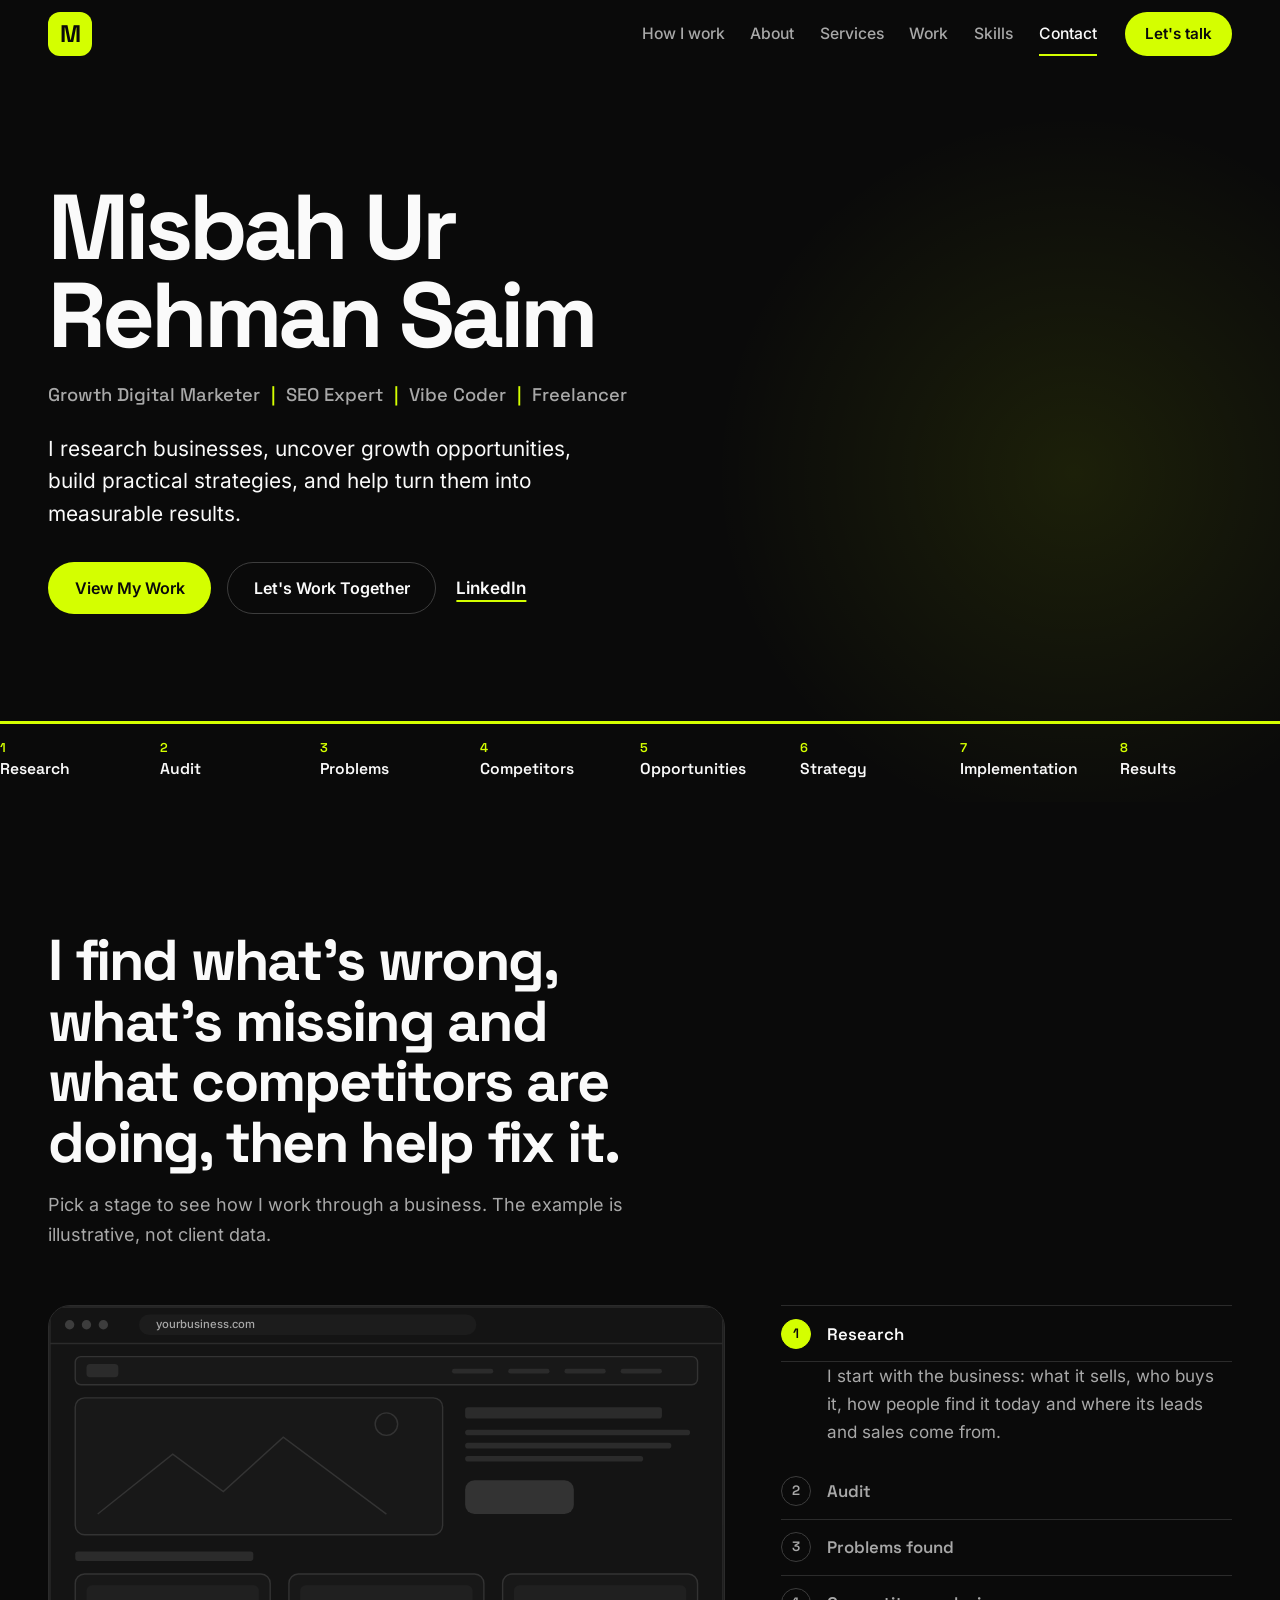
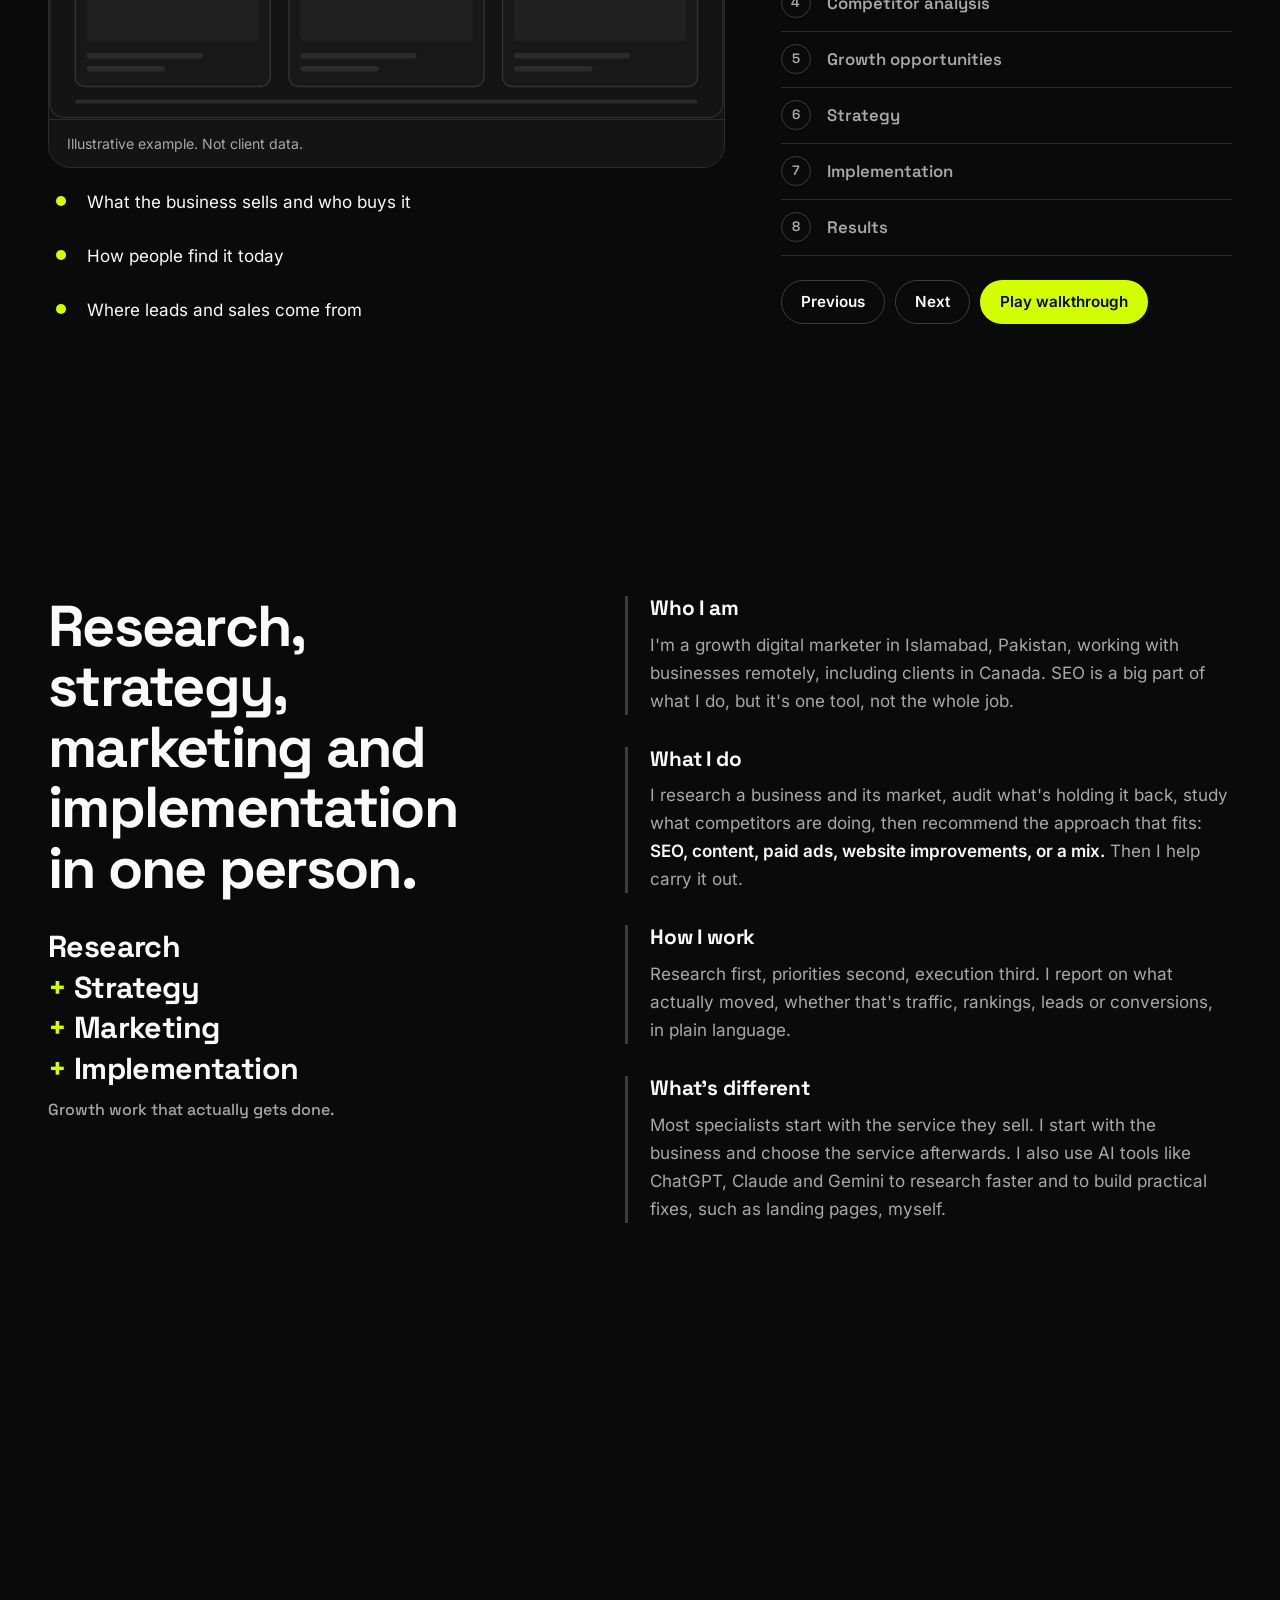
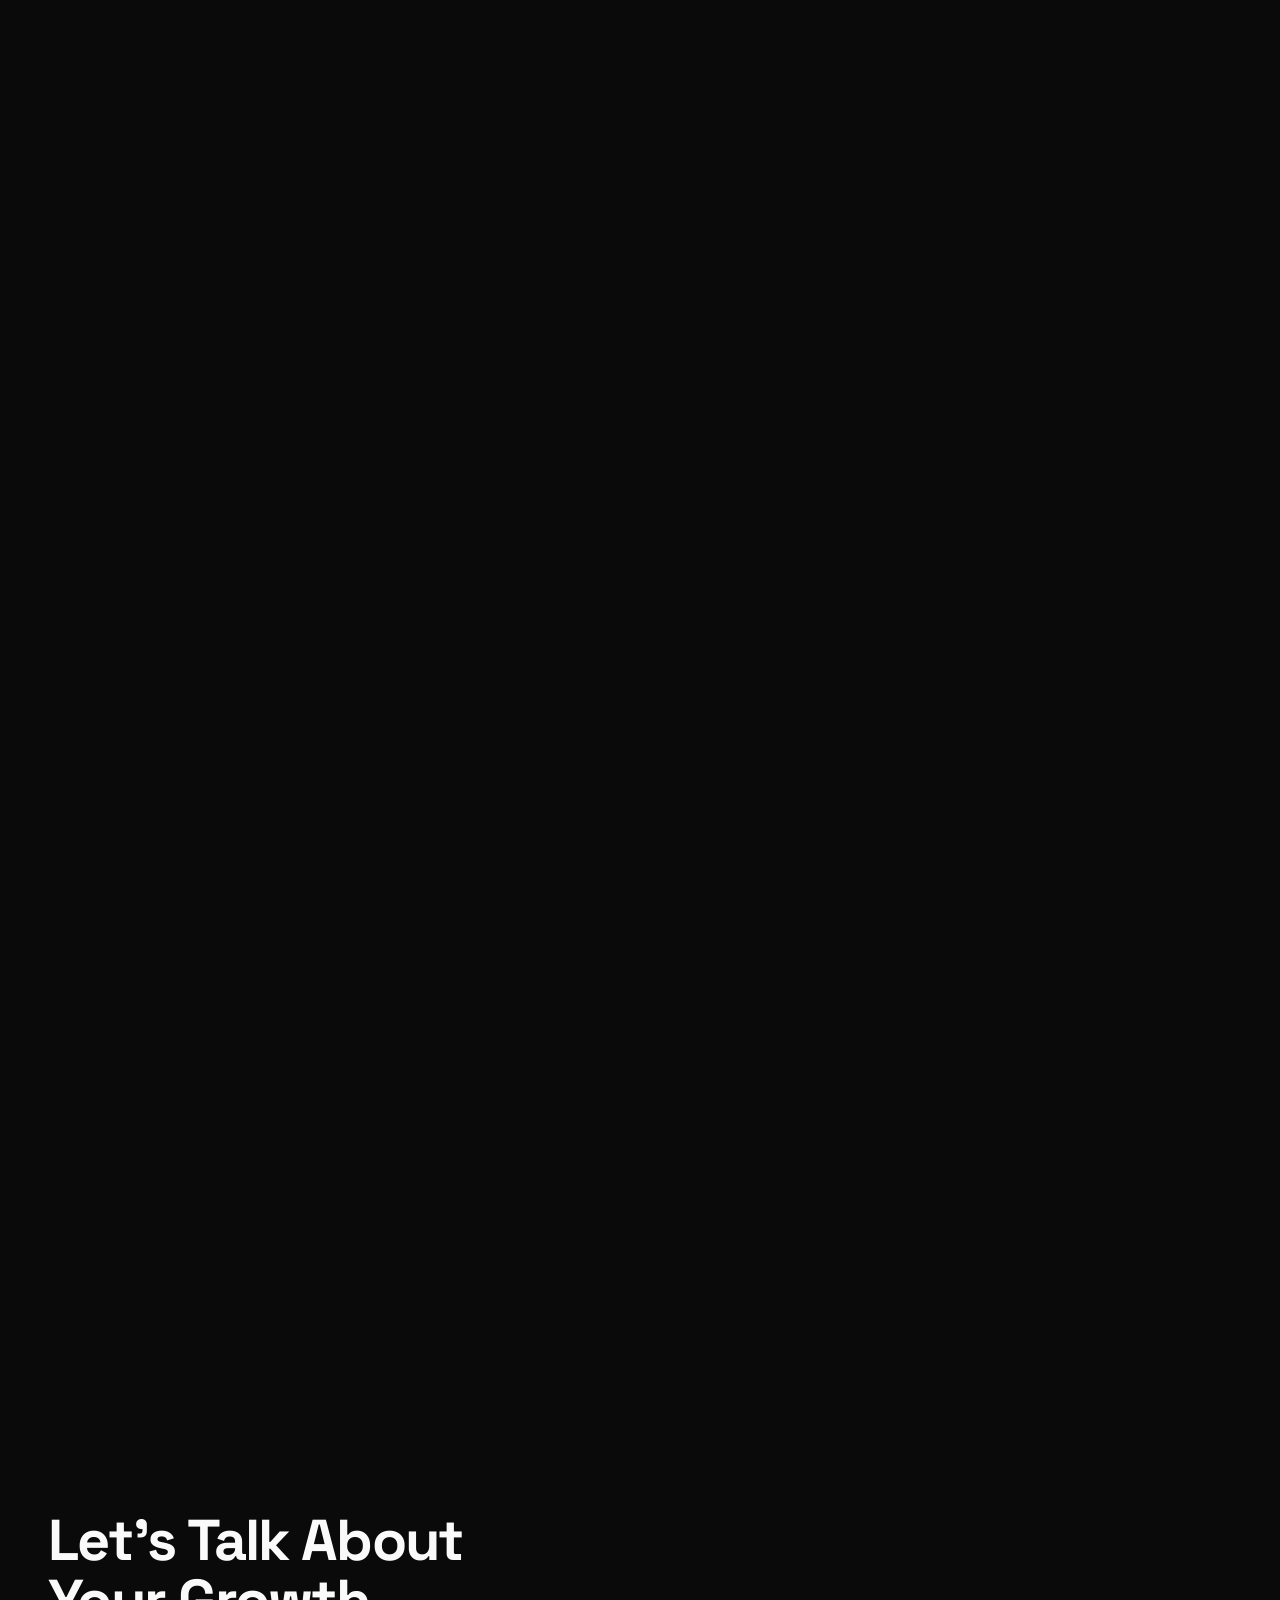
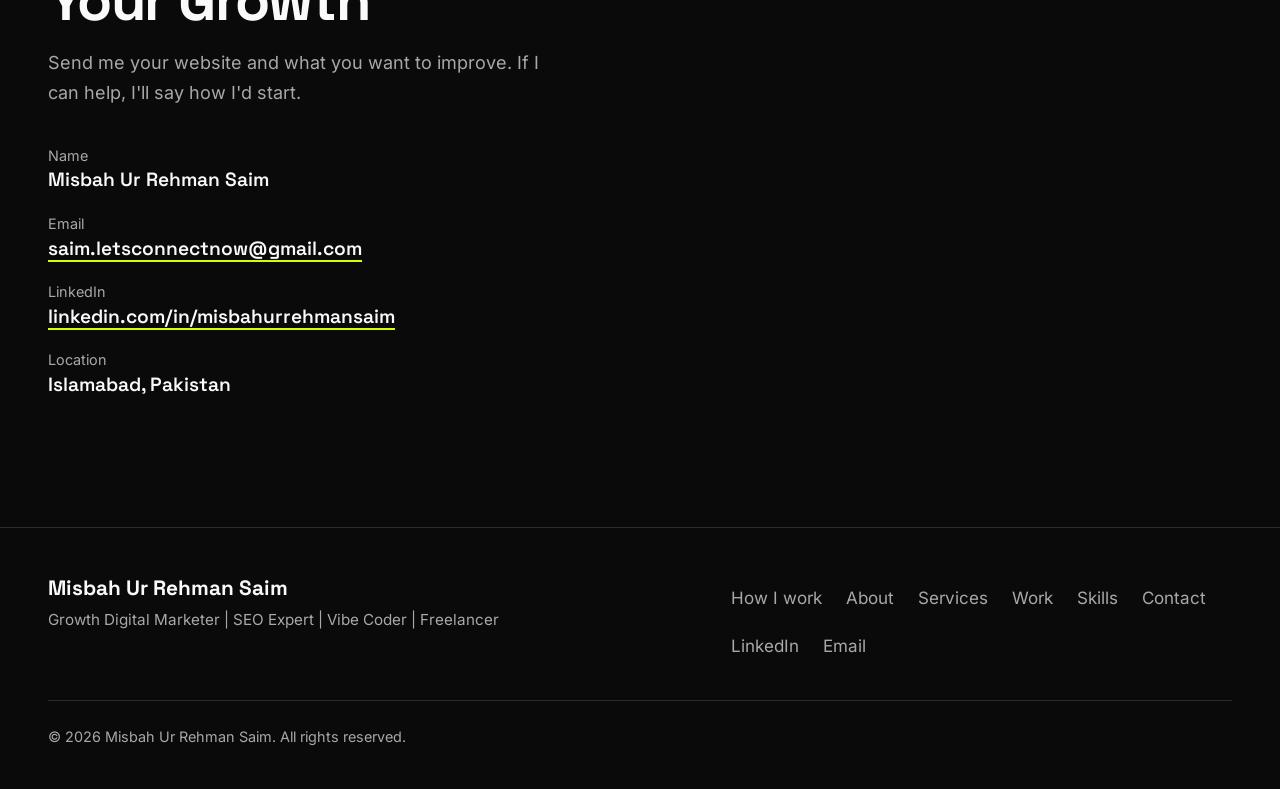
==== commit 90afdbac: "Update index.html" ====
--- a/index.html
+++ b/index.html
@@ -52,7 +52,7 @@
       "@type": "ProfilePage",
       "@id": "https://misbahurrehmansaim.github.io/#webpage",
       "url": "https://misbahurrehmansaim.github.io/",
-      "name": "Misbah Ur Rehman Saim | Growth Digital Marketer & SEO Expert",
+      "name": " & SEO Expert",
       "isPartOf": { "@id": "https://misbahurrehmansaim.github.io/#website" },
       "about": { "@id": "https://misbahurrehmansaim.github.io/#person" },
       "mainEntity": { "@id": "https://misbahurrehmansaim.github.io/#person" },
@@ -126,33 +126,14 @@
           <a class="btn btn--ghost" href="#contact">Let's Work Together</a>
           <a class="textlink" href="https://www.linkedin.com/in/misbahurrehmansaim/" target="_blank" rel="me noopener">LinkedIn</a>
         </div>
-        <p class="hero__loc">Islamabad, Pakistan. Working with clients remotely.</p>
       </div>
 
       <!-- decorative 3D deck: hidden from assistive tech, simplified on mobile / low-power -->
       <div class="hero__stage" aria-hidden="true">
-        <div class="deck">
-          <div class="hc hc--serp"><div class="hc__in">
-            <p class="hc__url">misbahurrehmansaim.github.io</p>
-            <p class="hc__title">Misbah Ur Rehman Saim | Growth Digital Marketer</p>
-            <p class="hc__desc">Research, SEO, strategy and implementation for businesses that want measurable growth.</p>
-          </div></div>
-
-          <div class="hc hc--audit"><div class="hc__in">
-            <p class="hc__h">Audit</p>
-            <ul class="hc__list">
-              <li class="is-flag">Slow hero image</li>
-              <li class="is-flag">No meta description</li>
-              <li>Clear navigation</li>
-              <li>Mobile layout</li>
-            </ul>
-          </div></div>
-
-          <div class="hc hc--gap"><div class="hc__in">
-            <p class="hc__h">Competitor gap</p>
-            <p class="hc__desc">They answer this search. You don't yet.</p>
-            <span class="hc__chip">Opportunity</span>
-          </div></div>
+        
+          
+
+          
 
           <div class="hc hc--line"><div class="hc__in">
             <svg class="hc__spark" viewBox="0 0 120 56" fill="none" stroke="#d4ff00" stroke-width="4" stroke-linecap="round" stroke-linejoin="round"><path d="M6 46 C26 44 34 36 52 32 S84 18 112 8"/></svg>
@@ -774,33 +755,7 @@
       </dl>
     </div>
 
-    <form class="form" id="brief" data-module="contact" novalidate>
-      <h3 class="form__h">Start with a short brief</h3>
-      <p class="form__sub">This opens a ready-to-send draft in your email app. Nothing is stored on this site.</p>
-
-      <div class="field"><label for="f-name">Your name</label><input id="f-name" name="name" type="text" autocomplete="name"></div>
-      <div class="field"><label for="f-site">Website or business</label><input id="f-site" name="site" type="text" inputmode="url" autocomplete="url" placeholder="example.com"></div>
-      <div class="field">
-        <label for="f-goal">What would you like help with?</label>
-        <select id="f-goal" name="goal">
-          <option>More organic traffic</option>
-          <option>More leads or inquiries</option>
-          <option>A better conversion rate</option>
-          <option>A website and SEO audit</option>
-          <option>Competitor and market research</option>
-          <option>Content or copywriting</option>
-          <option>Paid advertising</option>
-          <option>Not sure yet</option>
-        </select>
-      </div>
-      <div class="field"><label for="f-msg">Anything else I should know?</label><textarea id="f-msg" name="msg"></textarea></div>
-
-      <div class="form__actions">
-        <button class="btn btn--primary" type="submit">Open email draft</button>
-        <button class="btn btn--ghost" type="button" id="copy-mail">Copy email address</button>
-      </div>
-      <p class="form__status" id="form-status" role="status"></p>
-    </form>
+   
   </div>
 </section>
 
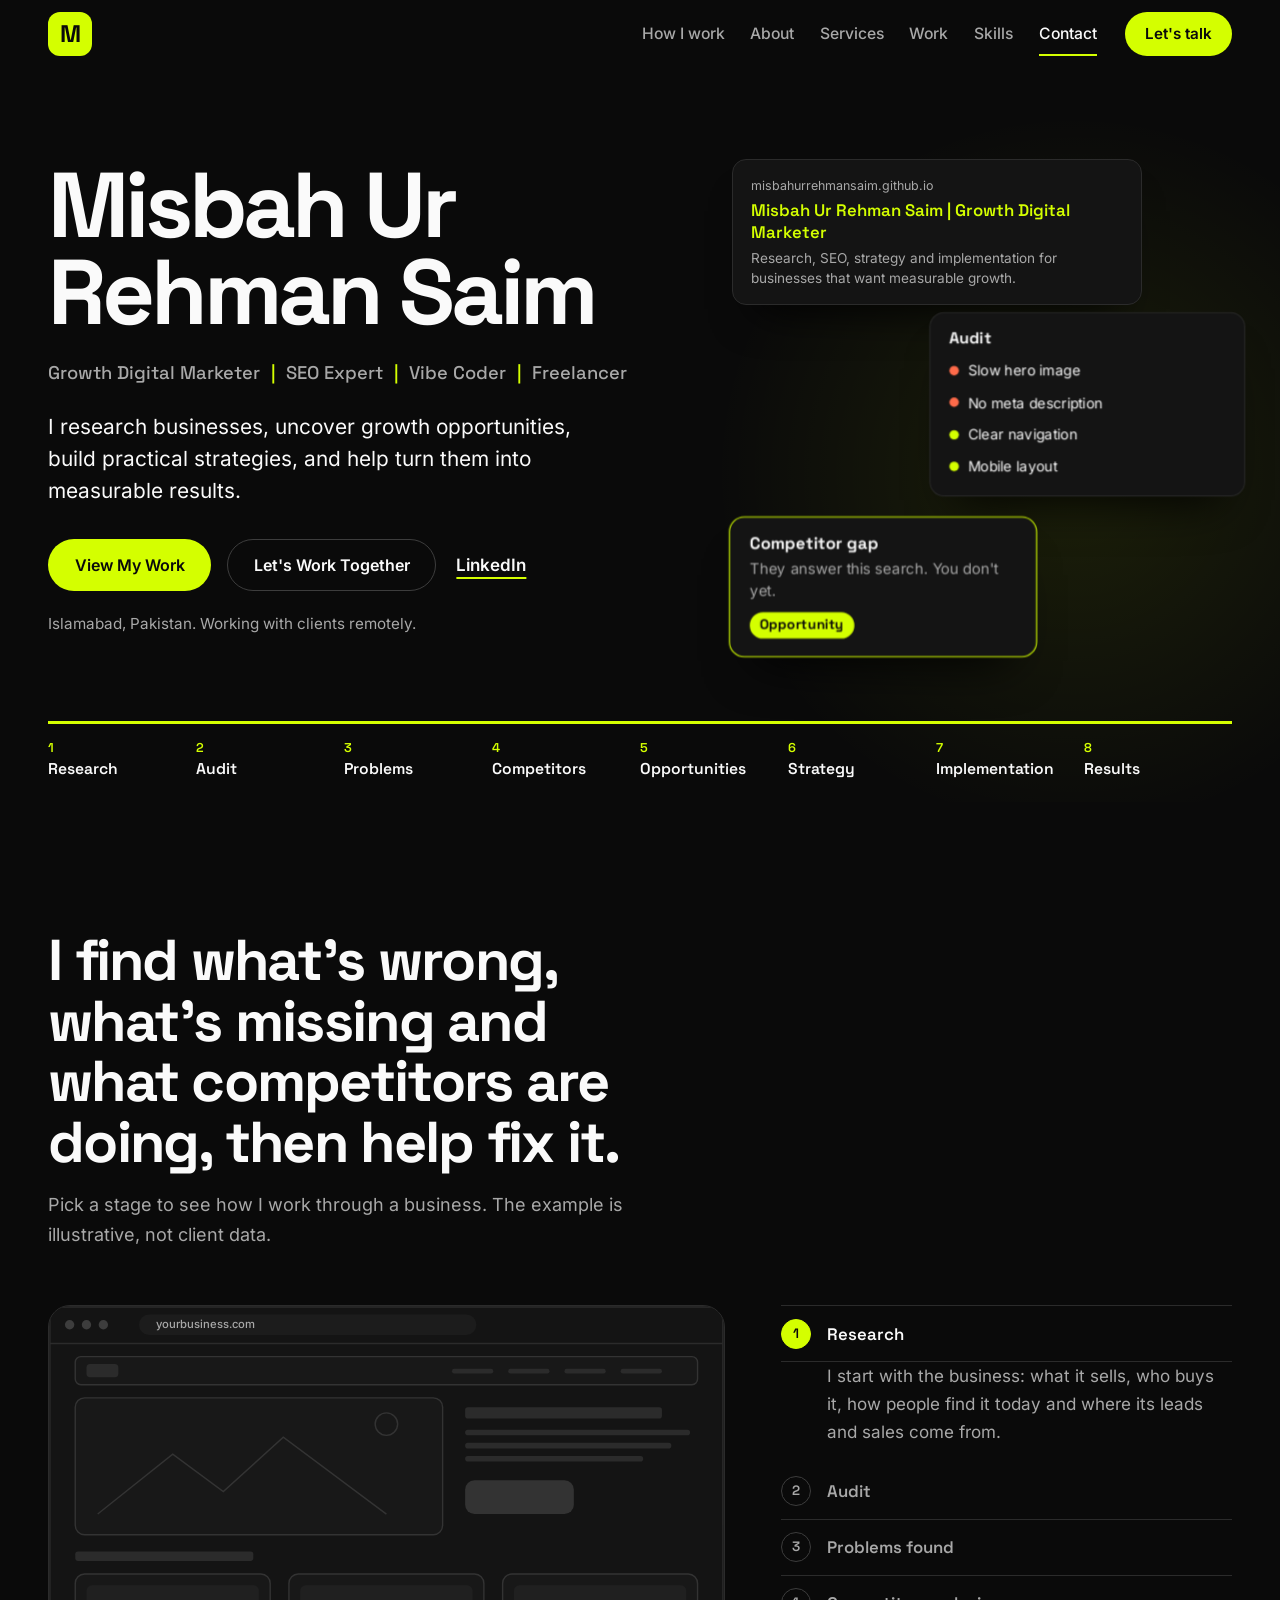
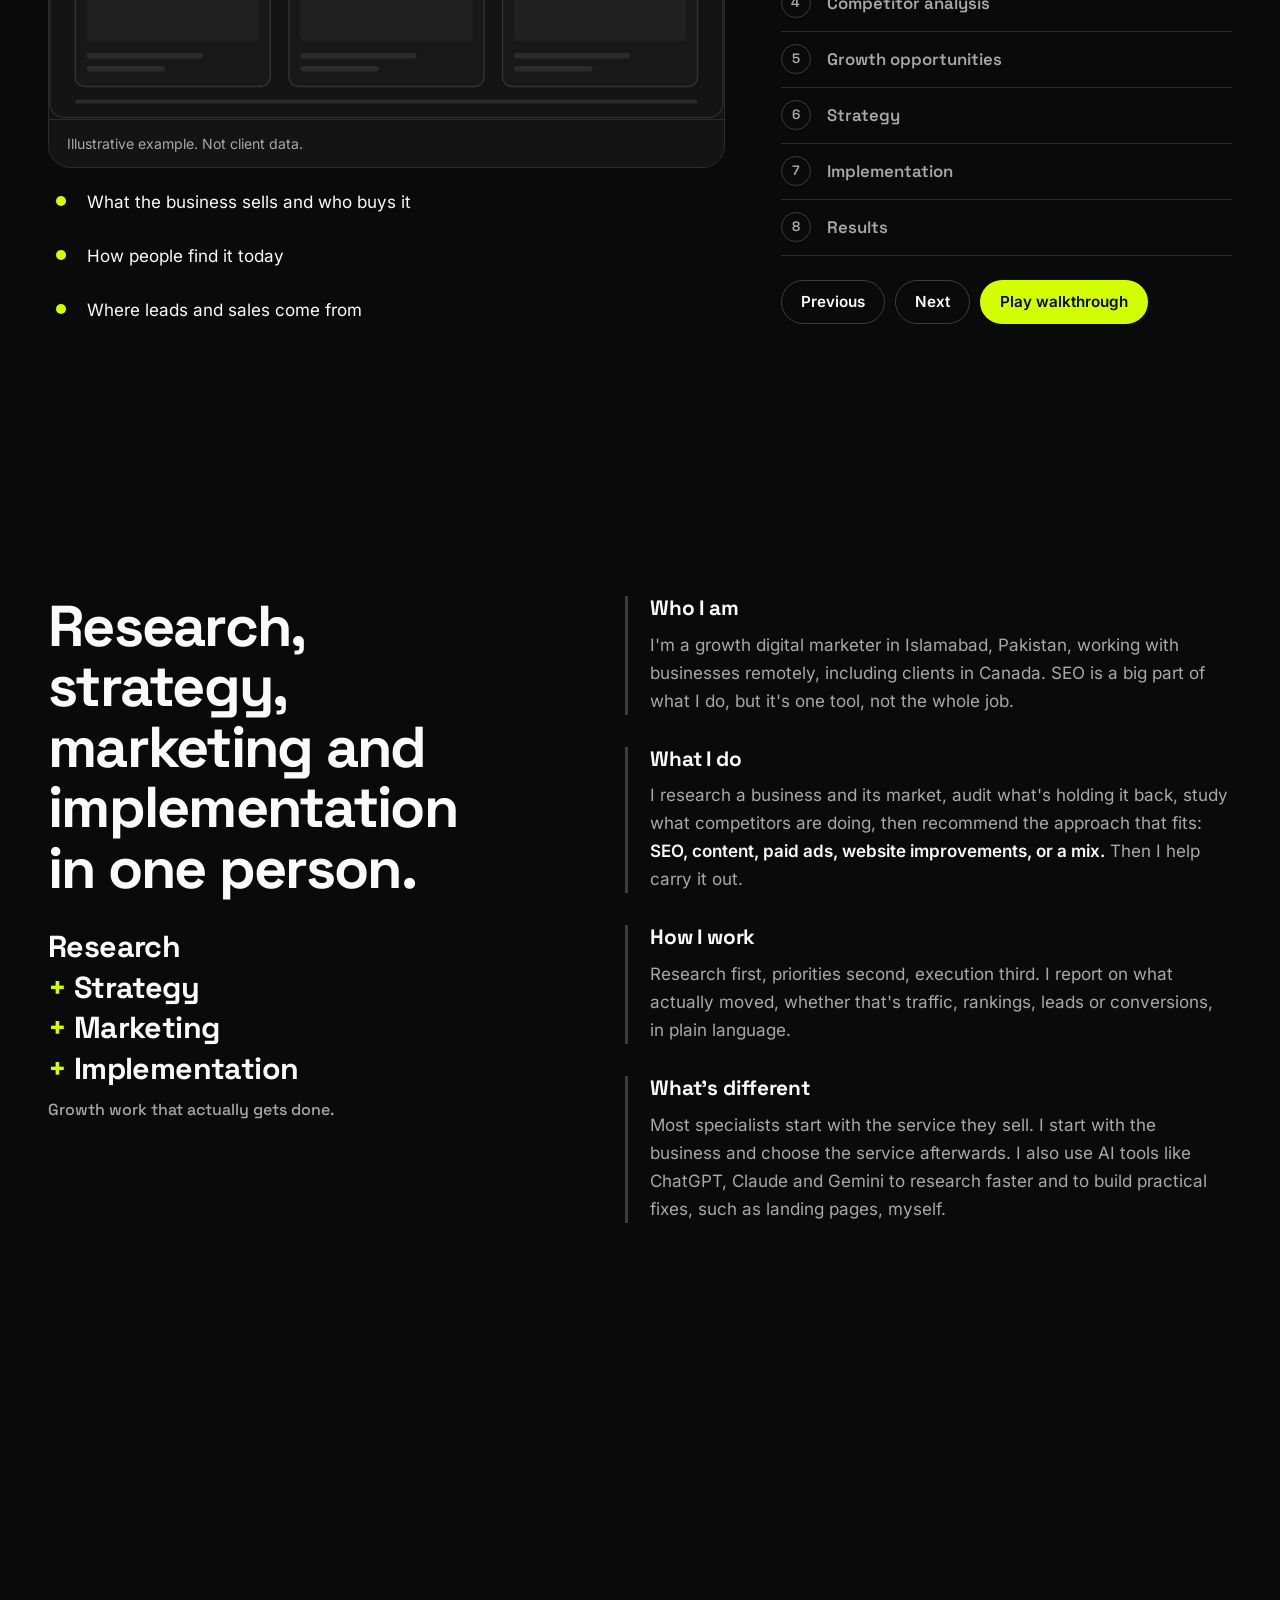
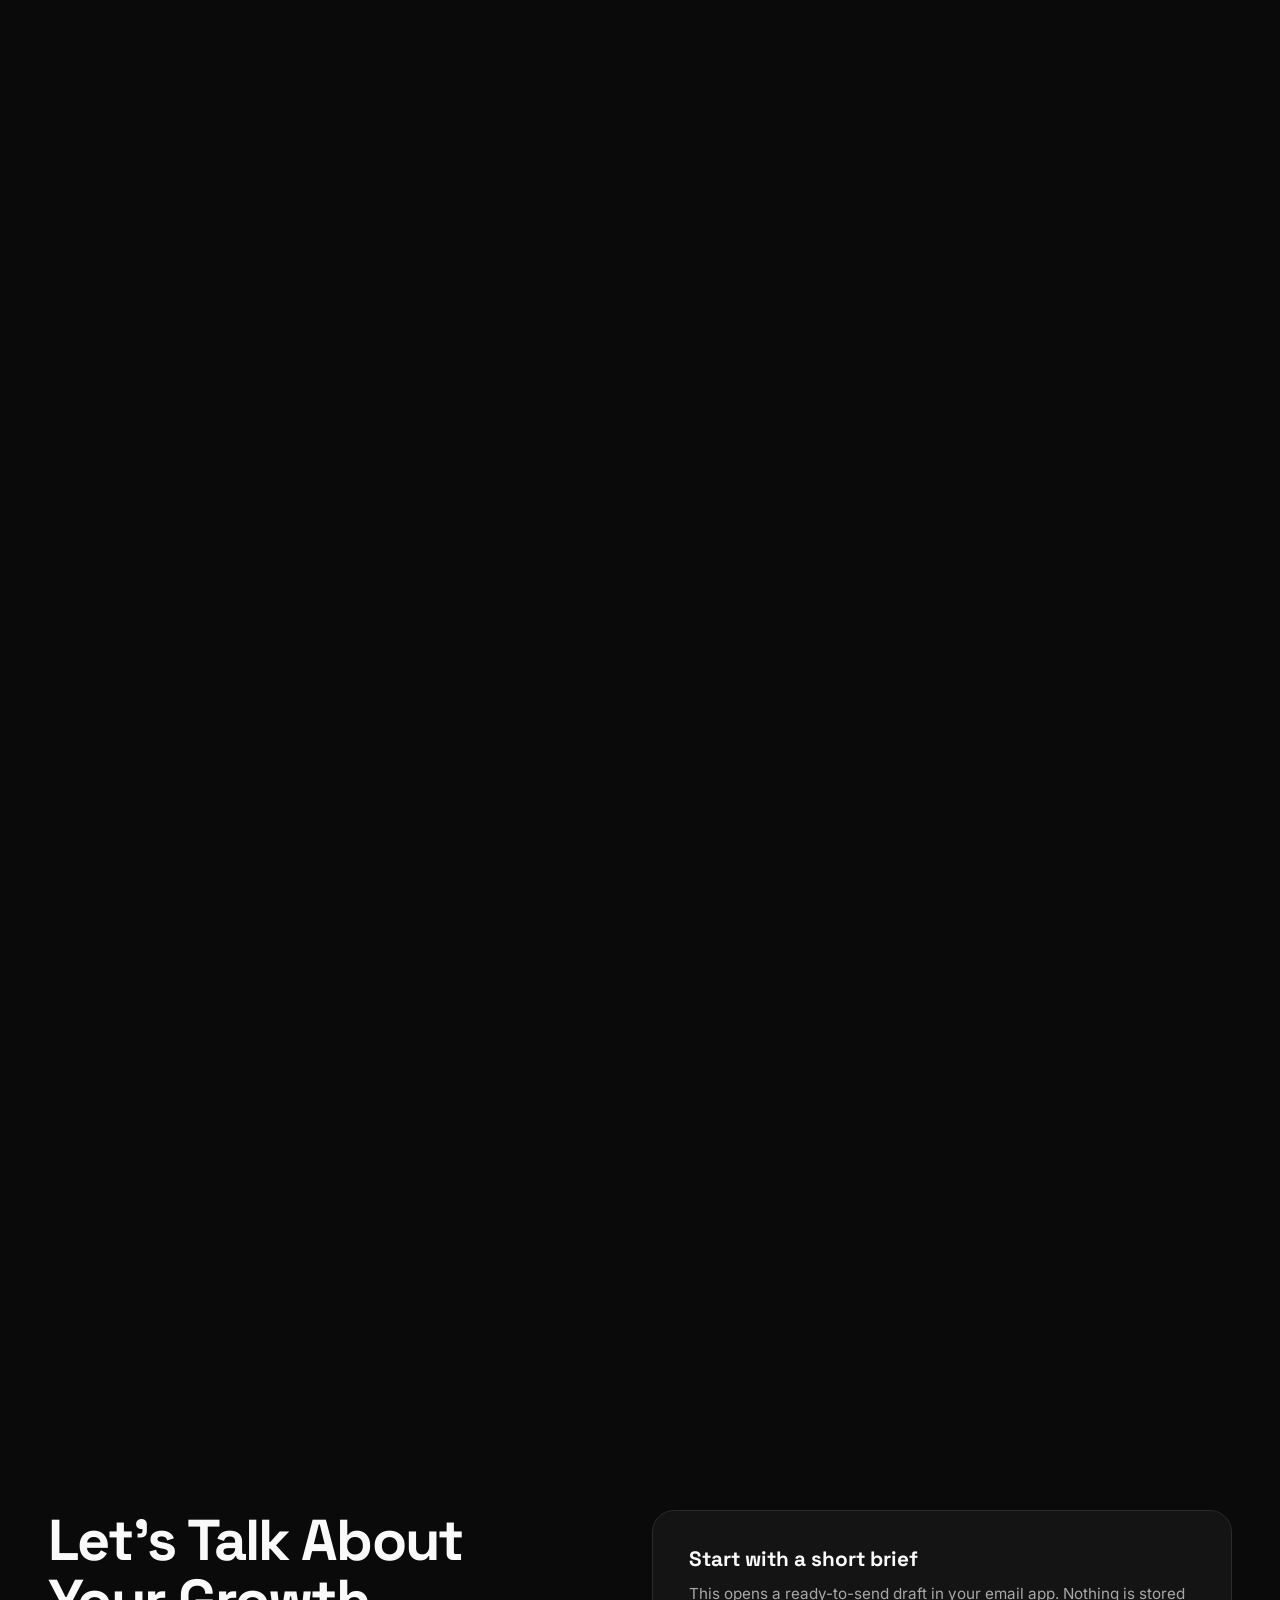
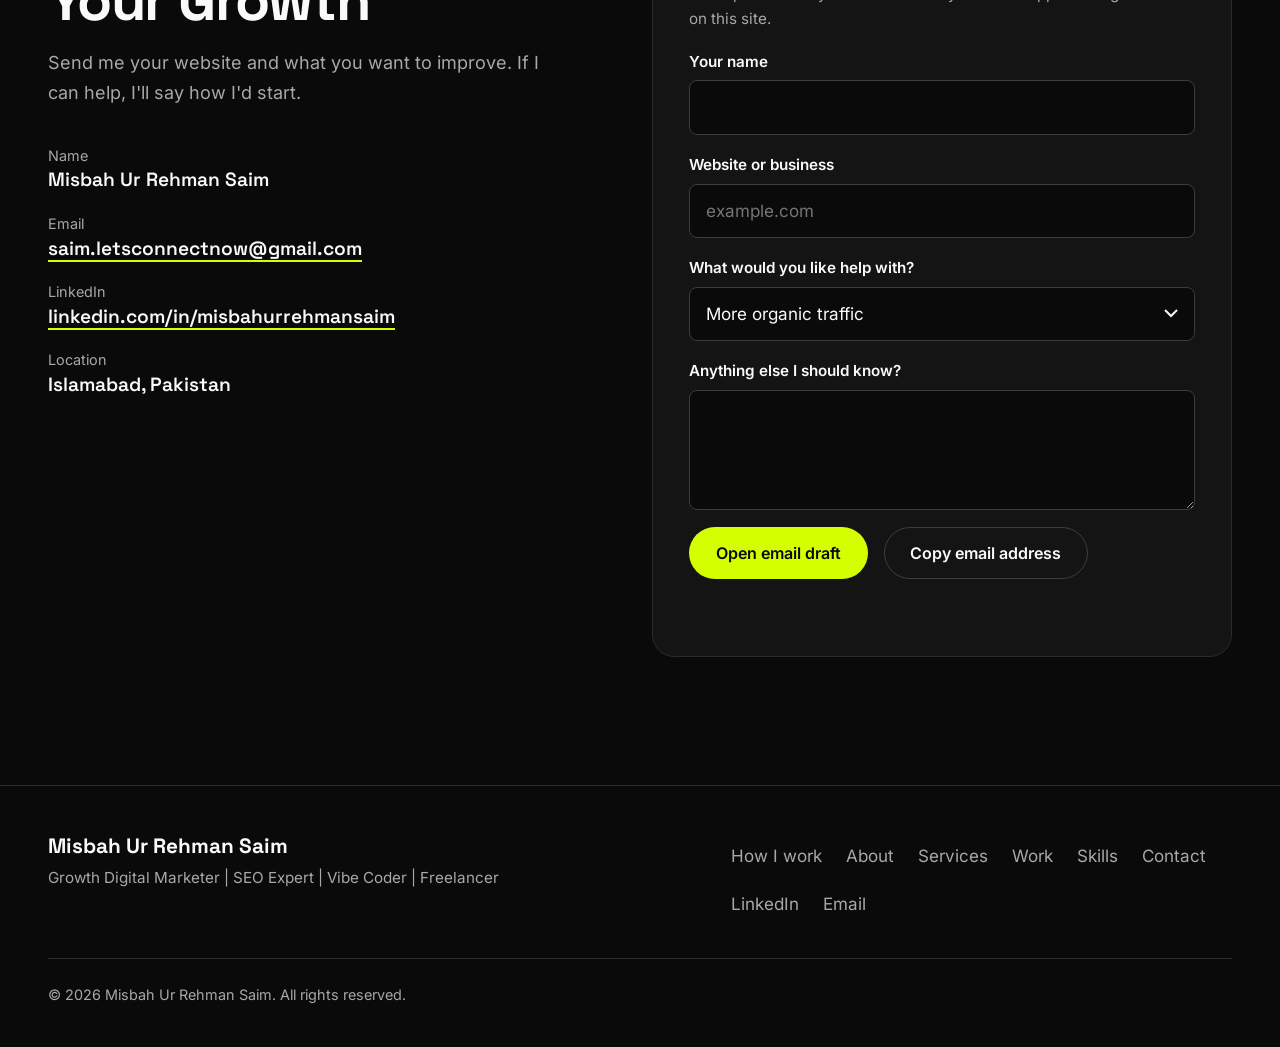
==== commit 1dd8f68b: "Add files via upload" ====
--- a/index.html
+++ b/index.html
@@ -52,7 +52,7 @@
       "@type": "ProfilePage",
       "@id": "https://misbahurrehmansaim.github.io/#webpage",
       "url": "https://misbahurrehmansaim.github.io/",
-      "name": " & SEO Expert",
+      "name": "Misbah Ur Rehman Saim | Growth Digital Marketer & SEO Expert",
       "isPartOf": { "@id": "https://misbahurrehmansaim.github.io/#website" },
       "about": { "@id": "https://misbahurrehmansaim.github.io/#person" },
       "mainEntity": { "@id": "https://misbahurrehmansaim.github.io/#person" },
@@ -126,14 +126,33 @@
           <a class="btn btn--ghost" href="#contact">Let's Work Together</a>
           <a class="textlink" href="https://www.linkedin.com/in/misbahurrehmansaim/" target="_blank" rel="me noopener">LinkedIn</a>
         </div>
+        <p class="hero__loc">Islamabad, Pakistan. Working with clients remotely.</p>
       </div>
 
       <!-- decorative 3D deck: hidden from assistive tech, simplified on mobile / low-power -->
       <div class="hero__stage" aria-hidden="true">
-        
-          
-
-          
+        <div class="deck">
+          <div class="hc hc--serp"><div class="hc__in">
+            <p class="hc__url">misbahurrehmansaim.github.io</p>
+            <p class="hc__title">Misbah Ur Rehman Saim | Growth Digital Marketer</p>
+            <p class="hc__desc">Research, SEO, strategy and implementation for businesses that want measurable growth.</p>
+          </div></div>
+
+          <div class="hc hc--audit"><div class="hc__in">
+            <p class="hc__h">Audit</p>
+            <ul class="hc__list">
+              <li class="is-flag">Slow hero image</li>
+              <li class="is-flag">No meta description</li>
+              <li>Clear navigation</li>
+              <li>Mobile layout</li>
+            </ul>
+          </div></div>
+
+          <div class="hc hc--gap"><div class="hc__in">
+            <p class="hc__h">Competitor gap</p>
+            <p class="hc__desc">They answer this search. You don't yet.</p>
+            <span class="hc__chip">Opportunity</span>
+          </div></div>
 
           <div class="hc hc--line"><div class="hc__in">
             <svg class="hc__spark" viewBox="0 0 120 56" fill="none" stroke="#d4ff00" stroke-width="4" stroke-linecap="round" stroke-linejoin="round"><path d="M6 46 C26 44 34 36 52 32 S84 18 112 8"/></svg>
@@ -755,7 +774,33 @@
       </dl>
     </div>
 
-   
+    <form class="form" id="brief" data-module="contact" novalidate>
+      <h3 class="form__h">Start with a short brief</h3>
+      <p class="form__sub">This opens a ready-to-send draft in your email app. Nothing is stored on this site.</p>
+
+      <div class="field"><label for="f-name">Your name</label><input id="f-name" name="name" type="text" autocomplete="name"></div>
+      <div class="field"><label for="f-site">Website or business</label><input id="f-site" name="site" type="text" inputmode="url" autocomplete="url" placeholder="example.com"></div>
+      <div class="field">
+        <label for="f-goal">What would you like help with?</label>
+        <select id="f-goal" name="goal">
+          <option>More organic traffic</option>
+          <option>More leads or inquiries</option>
+          <option>A better conversion rate</option>
+          <option>A website and SEO audit</option>
+          <option>Competitor and market research</option>
+          <option>Content or copywriting</option>
+          <option>Paid advertising</option>
+          <option>Not sure yet</option>
+        </select>
+      </div>
+      <div class="field"><label for="f-msg">Anything else I should know?</label><textarea id="f-msg" name="msg"></textarea></div>
+
+      <div class="form__actions">
+        <button class="btn btn--primary" type="submit">Open email draft</button>
+        <button class="btn btn--ghost" type="button" id="copy-mail">Copy email address</button>
+      </div>
+      <p class="form__status" id="form-status" role="status"></p>
+    </form>
   </div>
 </section>
 
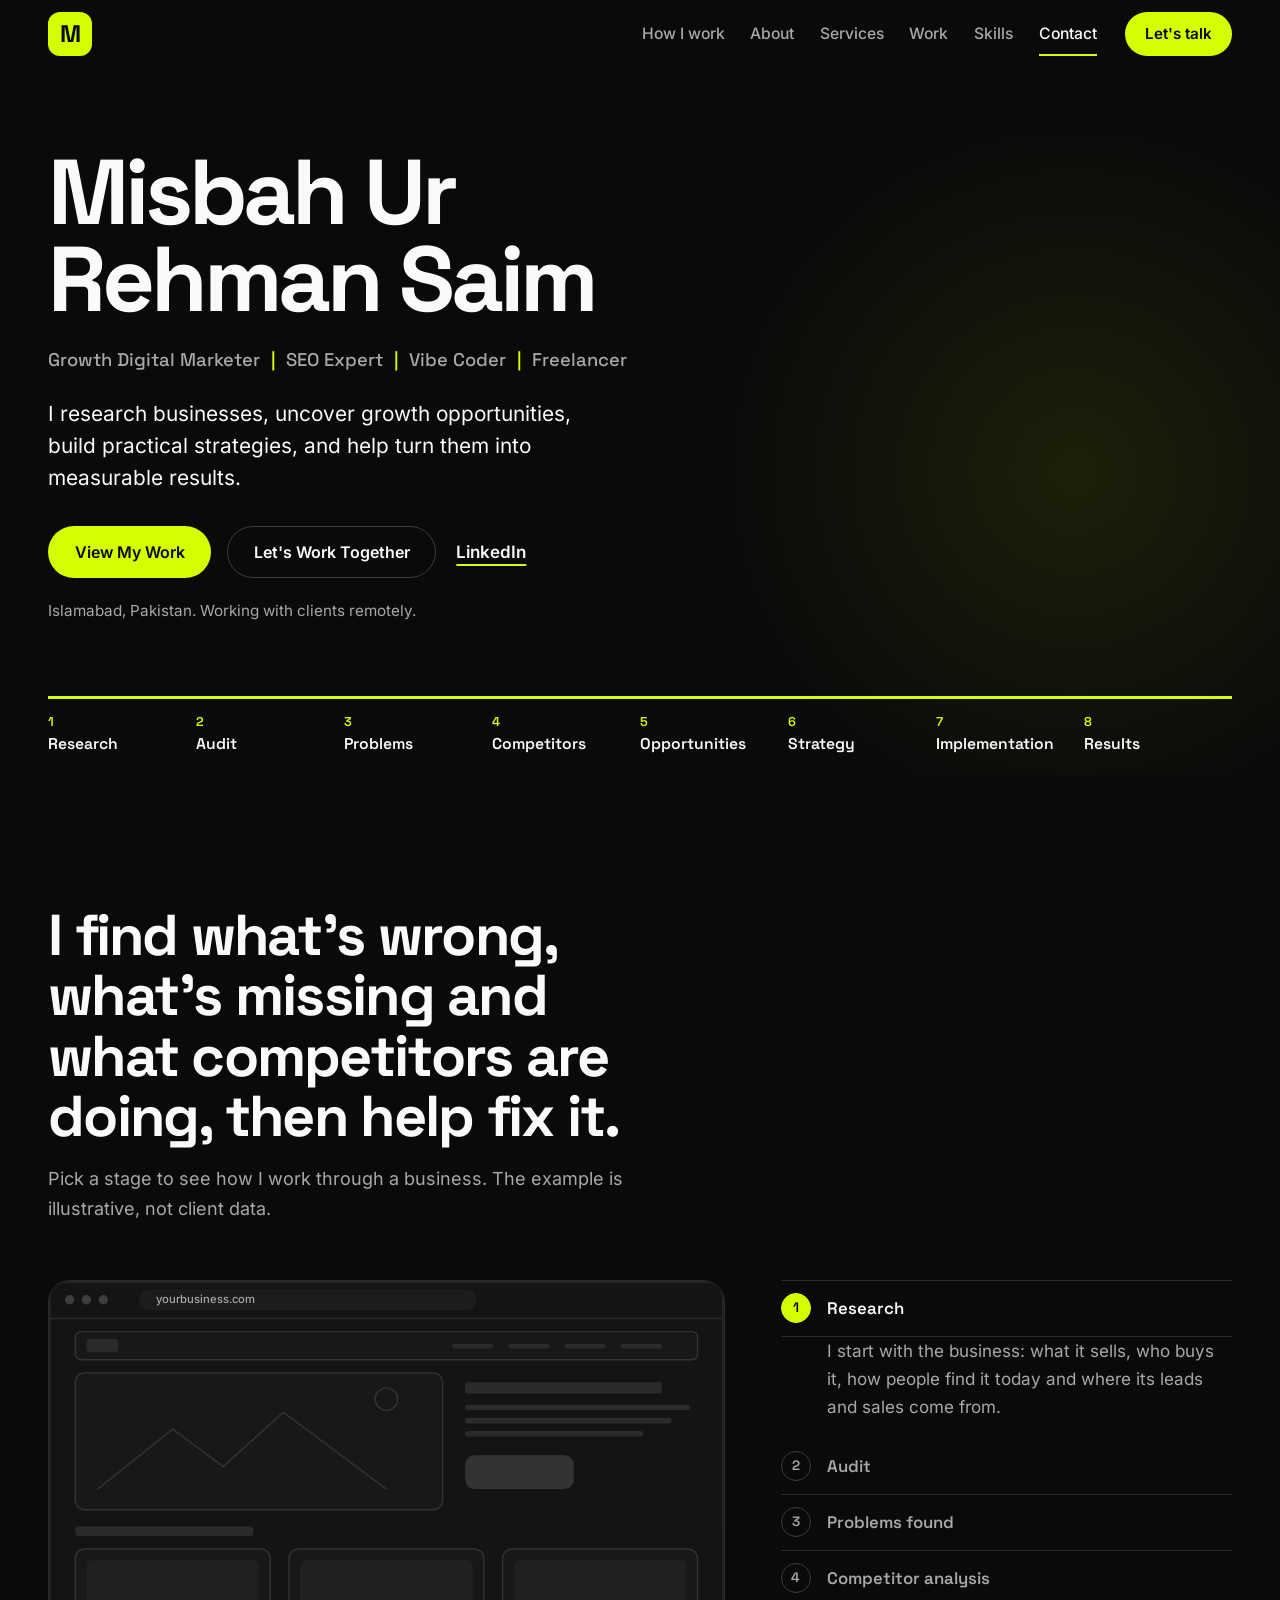
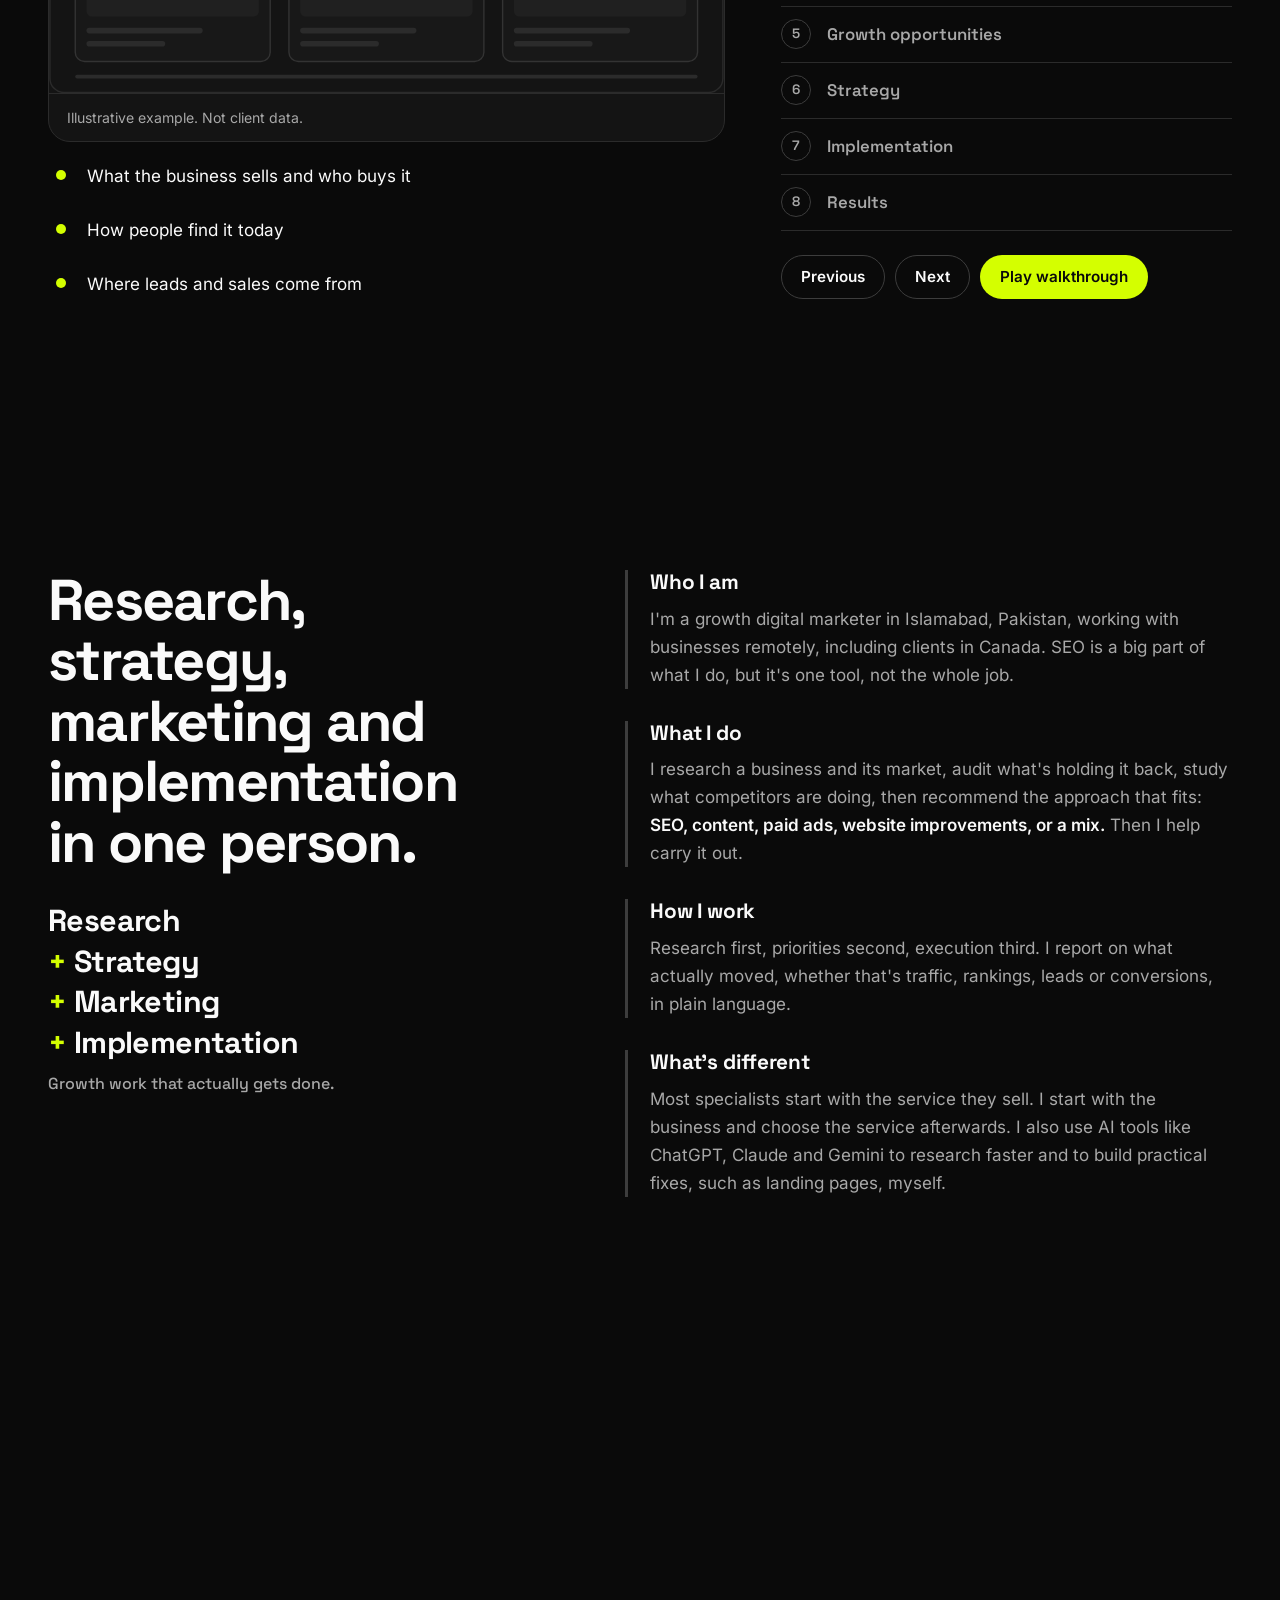
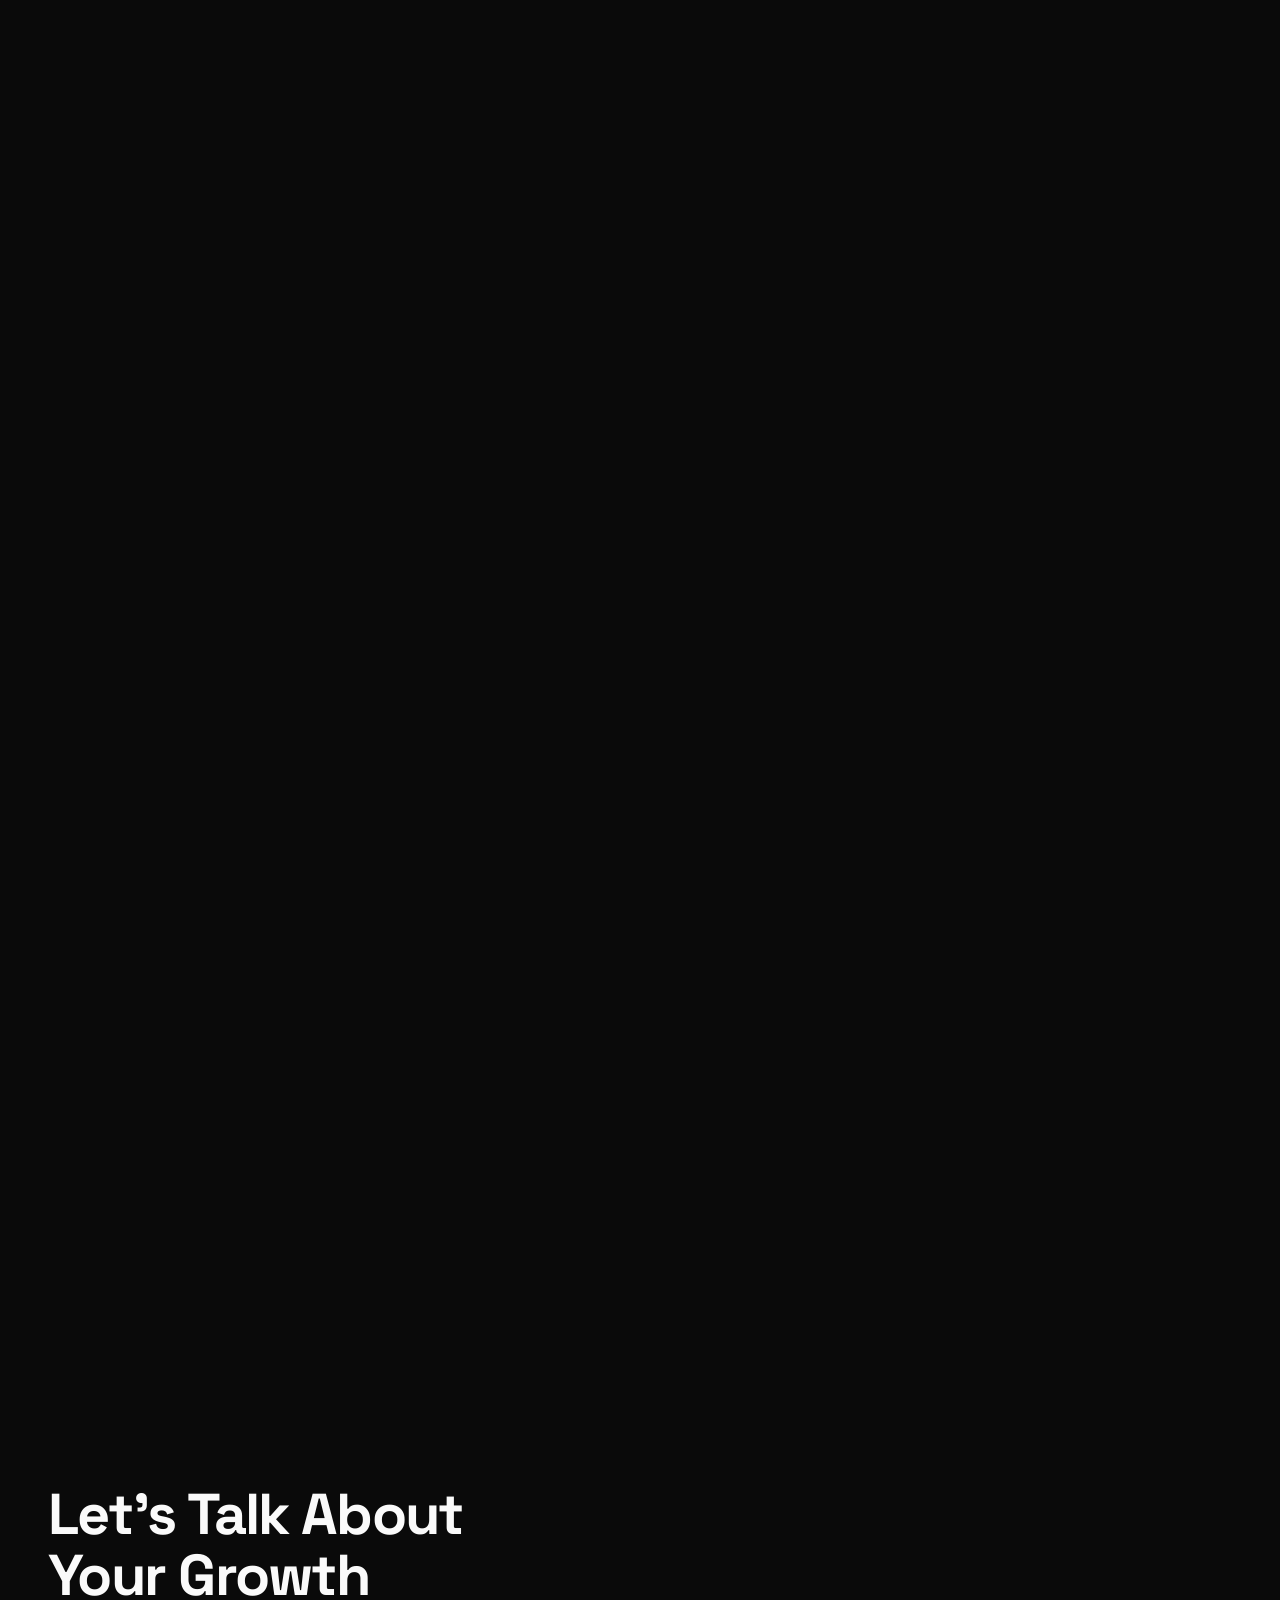
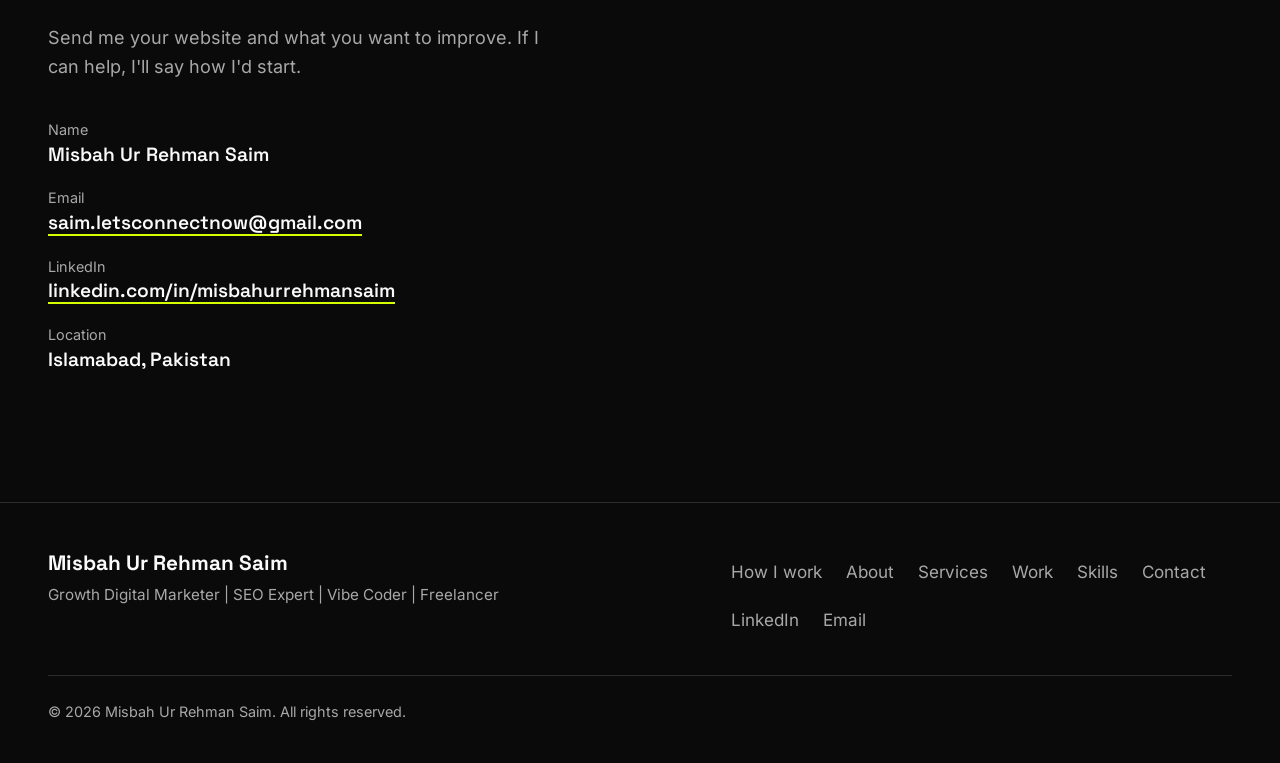
==== commit 4263bdf3: "Update index.html" ====
--- a/index.html
+++ b/index.html
@@ -130,35 +130,7 @@
       </div>
 
       <!-- decorative 3D deck: hidden from assistive tech, simplified on mobile / low-power -->
-      <div class="hero__stage" aria-hidden="true">
-        <div class="deck">
-          <div class="hc hc--serp"><div class="hc__in">
-            <p class="hc__url">misbahurrehmansaim.github.io</p>
-            <p class="hc__title">Misbah Ur Rehman Saim | Growth Digital Marketer</p>
-            <p class="hc__desc">Research, SEO, strategy and implementation for businesses that want measurable growth.</p>
-          </div></div>
-
-          <div class="hc hc--audit"><div class="hc__in">
-            <p class="hc__h">Audit</p>
-            <ul class="hc__list">
-              <li class="is-flag">Slow hero image</li>
-              <li class="is-flag">No meta description</li>
-              <li>Clear navigation</li>
-              <li>Mobile layout</li>
-            </ul>
-          </div></div>
-
-          <div class="hc hc--gap"><div class="hc__in">
-            <p class="hc__h">Competitor gap</p>
-            <p class="hc__desc">They answer this search. You don't yet.</p>
-            <span class="hc__chip">Opportunity</span>
-          </div></div>
-
-          <div class="hc hc--line"><div class="hc__in">
-            <svg class="hc__spark" viewBox="0 0 120 56" fill="none" stroke="#d4ff00" stroke-width="4" stroke-linecap="round" stroke-linejoin="round"><path d="M6 46 C26 44 34 36 52 32 S84 18 112 8"/></svg>
-          </div></div>
-        </div>
-      </div>
+   
     </div>
 
     <ol class="flow" aria-label="My workflow, in order">
@@ -709,7 +681,7 @@
         <div>
           <h3 class="tl__r">Growth Digital Marketing Specialist</h3>
           <p class="tl__o">EnDevSols (Pvt.) Ltd.</p>
-          <p class="tl__m">Part-time. Hybrid. Attock, Pakistan.</p>
+          <p class="tl__m">  Remote, Pakistan.</p>
           <p class="tl__p">Current role, focused on growth marketing.</p>
         </div>
       </li>
@@ -774,33 +746,7 @@
       </dl>
     </div>
 
-    <form class="form" id="brief" data-module="contact" novalidate>
-      <h3 class="form__h">Start with a short brief</h3>
-      <p class="form__sub">This opens a ready-to-send draft in your email app. Nothing is stored on this site.</p>
-
-      <div class="field"><label for="f-name">Your name</label><input id="f-name" name="name" type="text" autocomplete="name"></div>
-      <div class="field"><label for="f-site">Website or business</label><input id="f-site" name="site" type="text" inputmode="url" autocomplete="url" placeholder="example.com"></div>
-      <div class="field">
-        <label for="f-goal">What would you like help with?</label>
-        <select id="f-goal" name="goal">
-          <option>More organic traffic</option>
-          <option>More leads or inquiries</option>
-          <option>A better conversion rate</option>
-          <option>A website and SEO audit</option>
-          <option>Competitor and market research</option>
-          <option>Content or copywriting</option>
-          <option>Paid advertising</option>
-          <option>Not sure yet</option>
-        </select>
-      </div>
-      <div class="field"><label for="f-msg">Anything else I should know?</label><textarea id="f-msg" name="msg"></textarea></div>
-
-      <div class="form__actions">
-        <button class="btn btn--primary" type="submit">Open email draft</button>
-        <button class="btn btn--ghost" type="button" id="copy-mail">Copy email address</button>
-      </div>
-      <p class="form__status" id="form-status" role="status"></p>
-    </form>
+   
   </div>
 </section>
 
